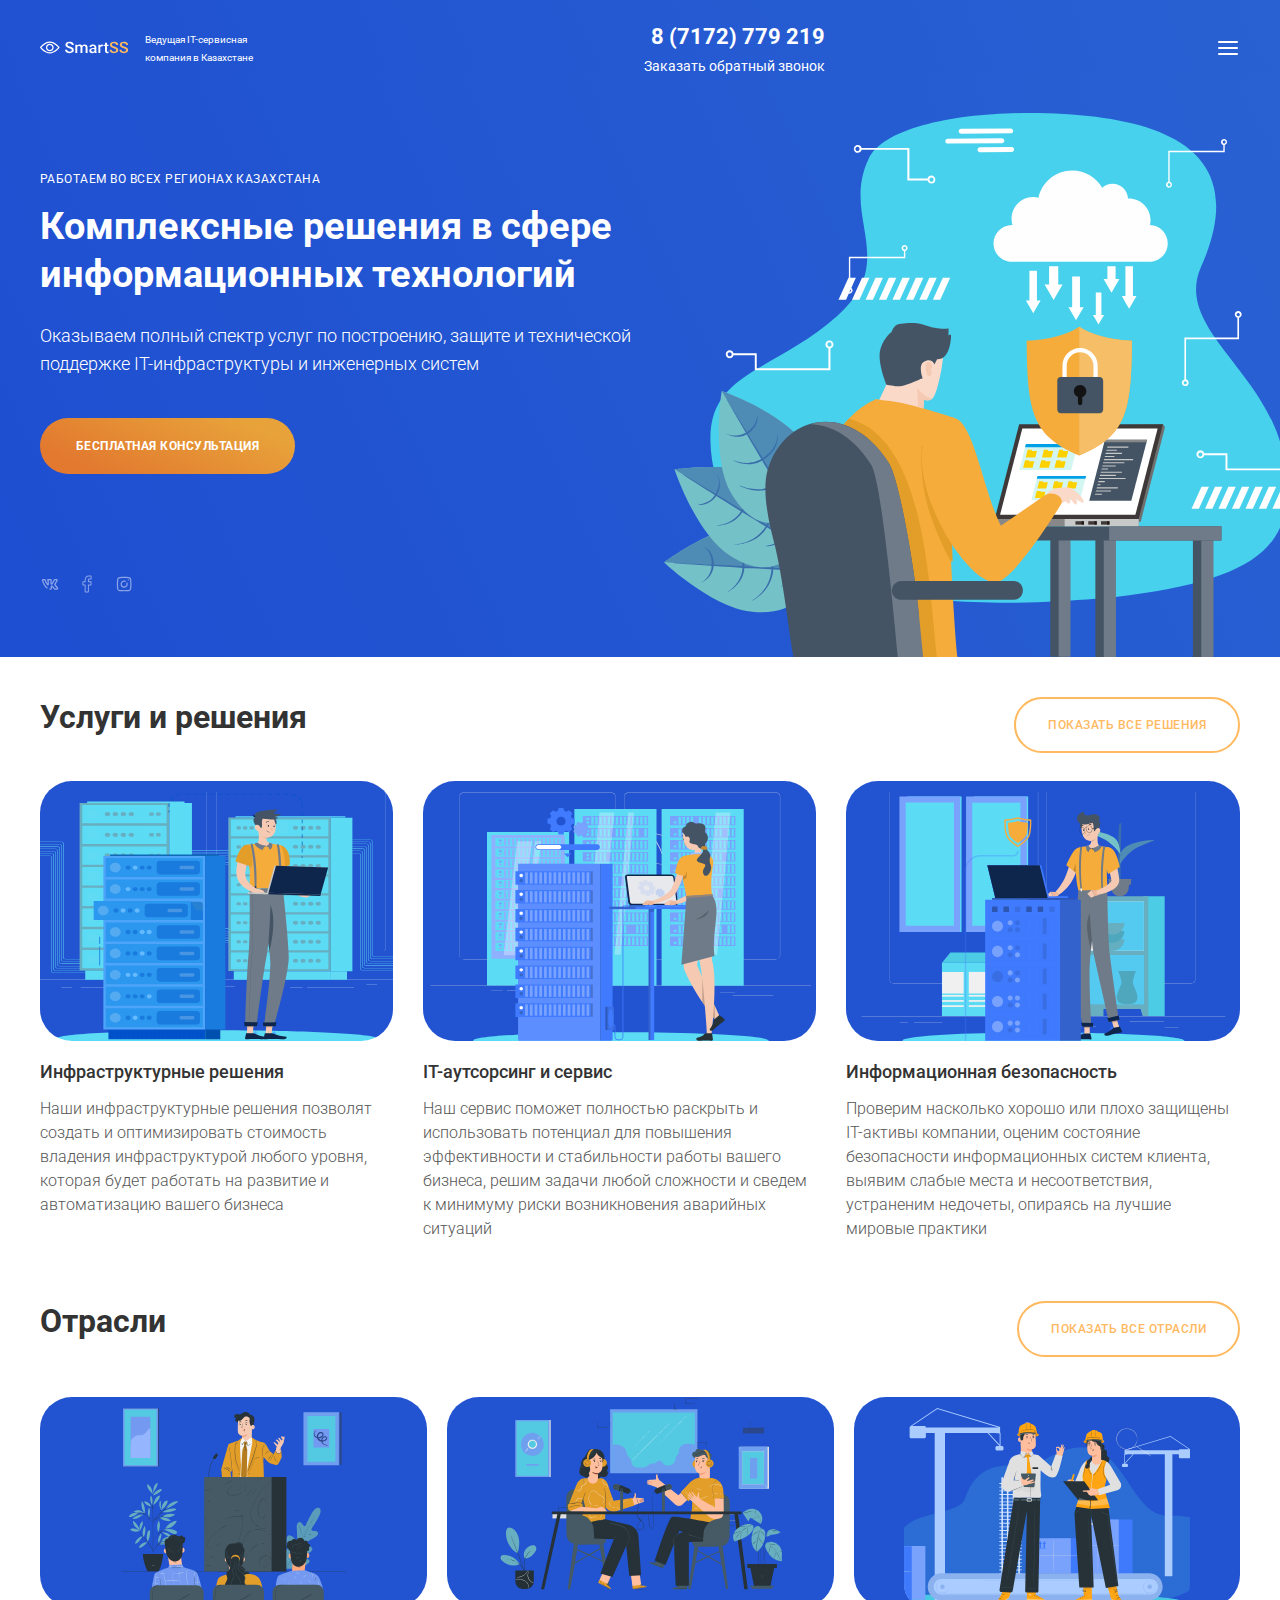
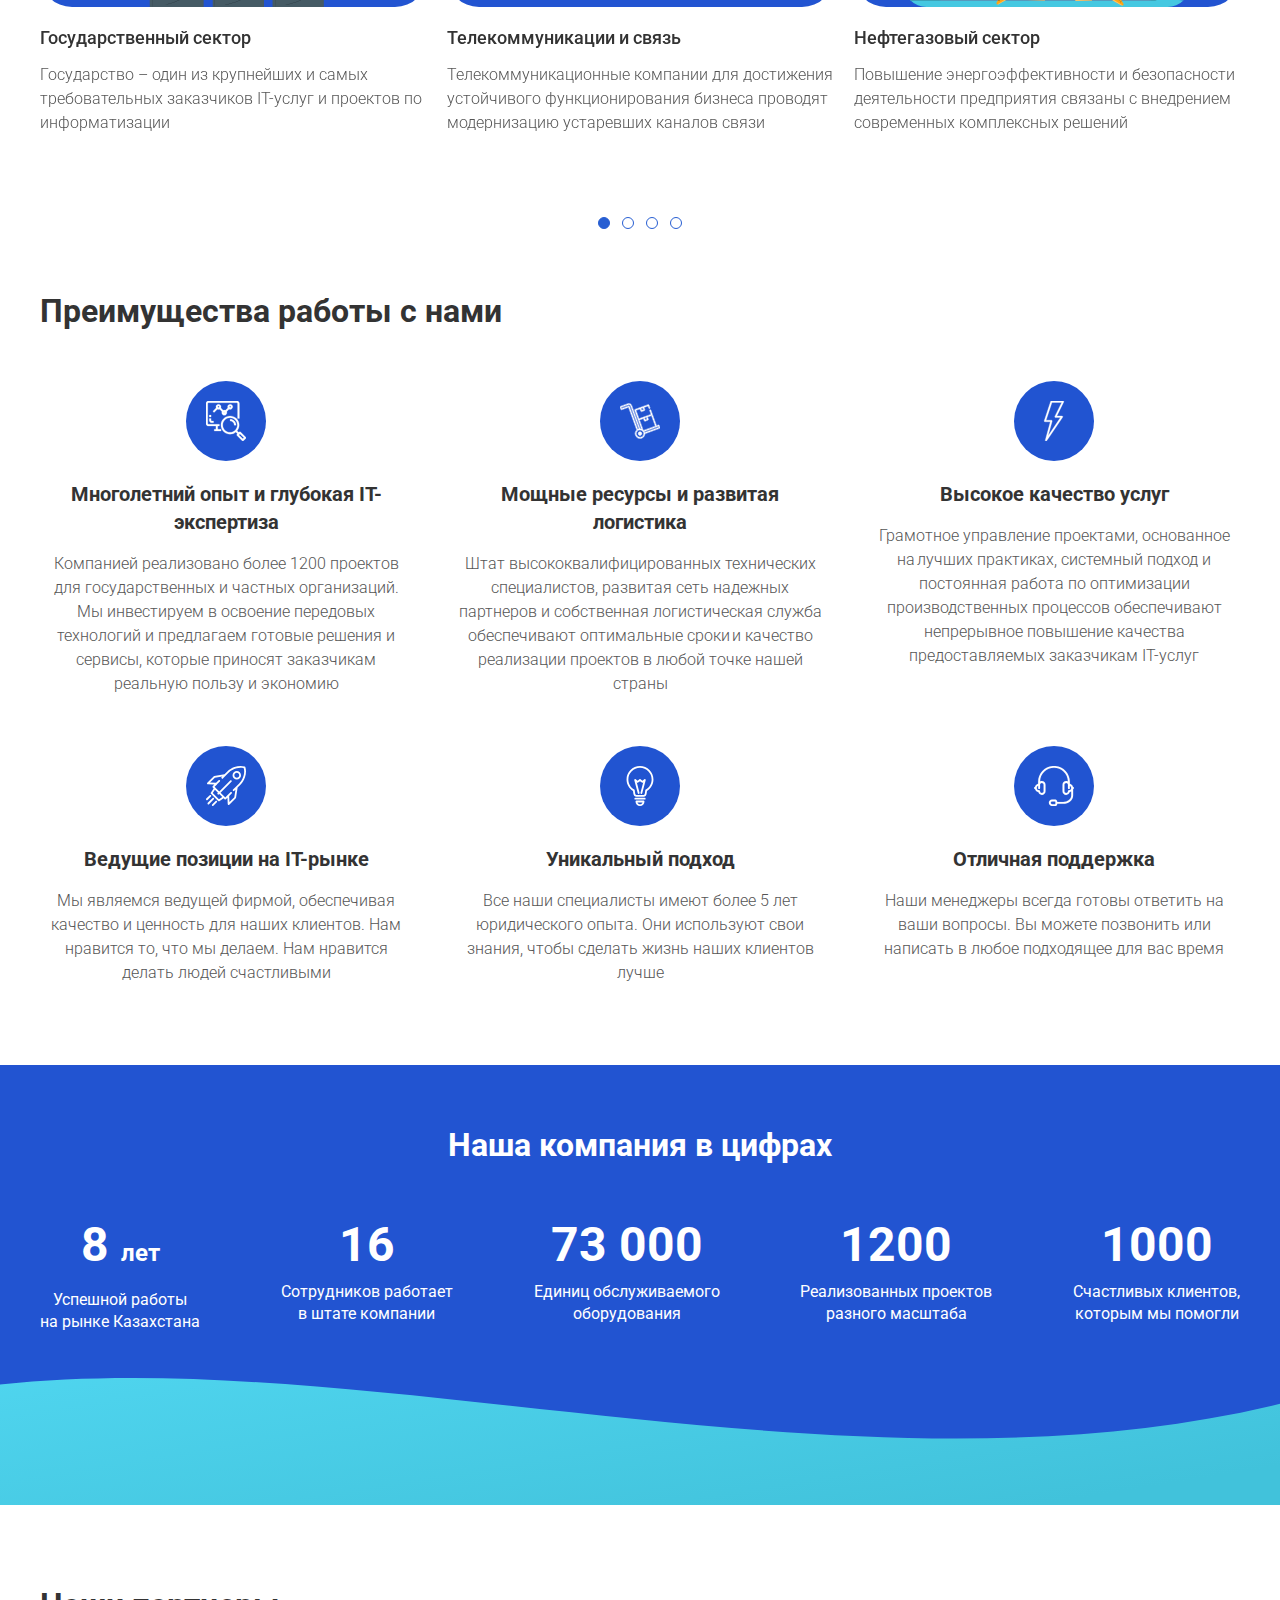
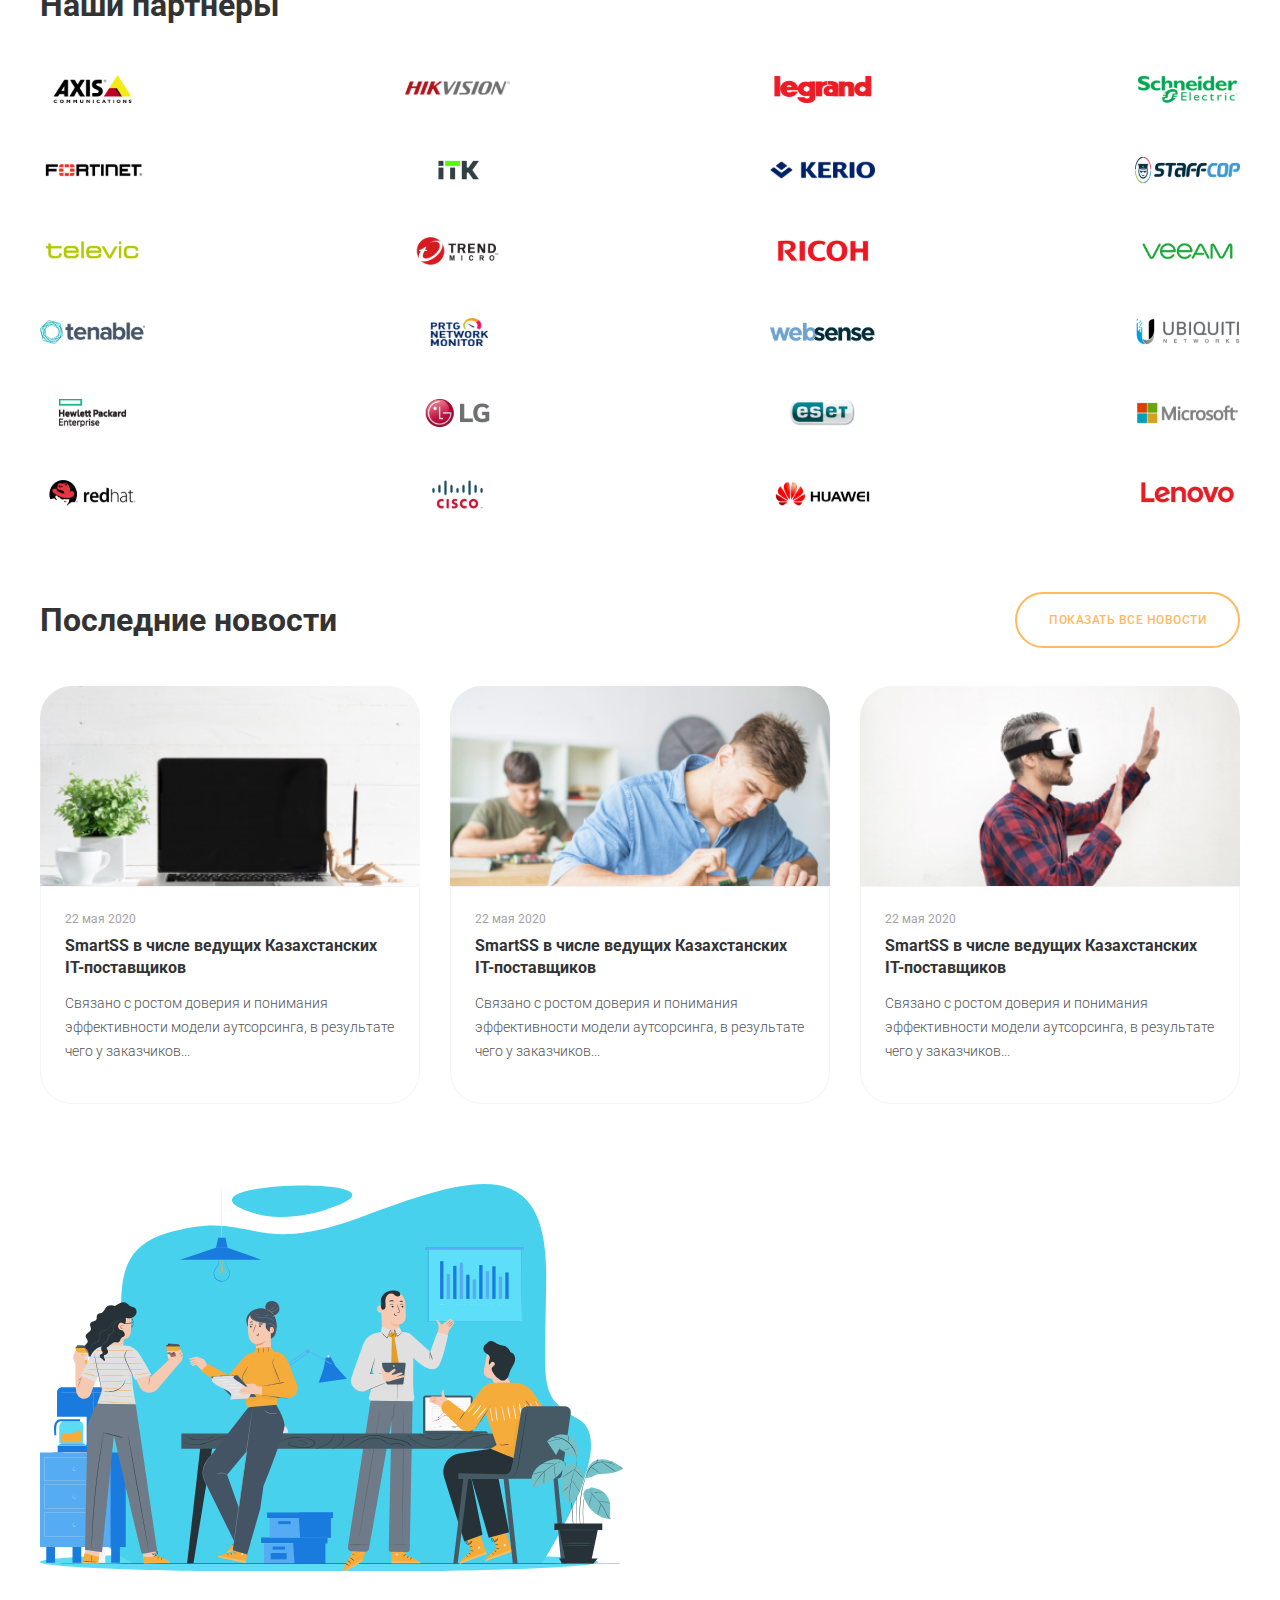
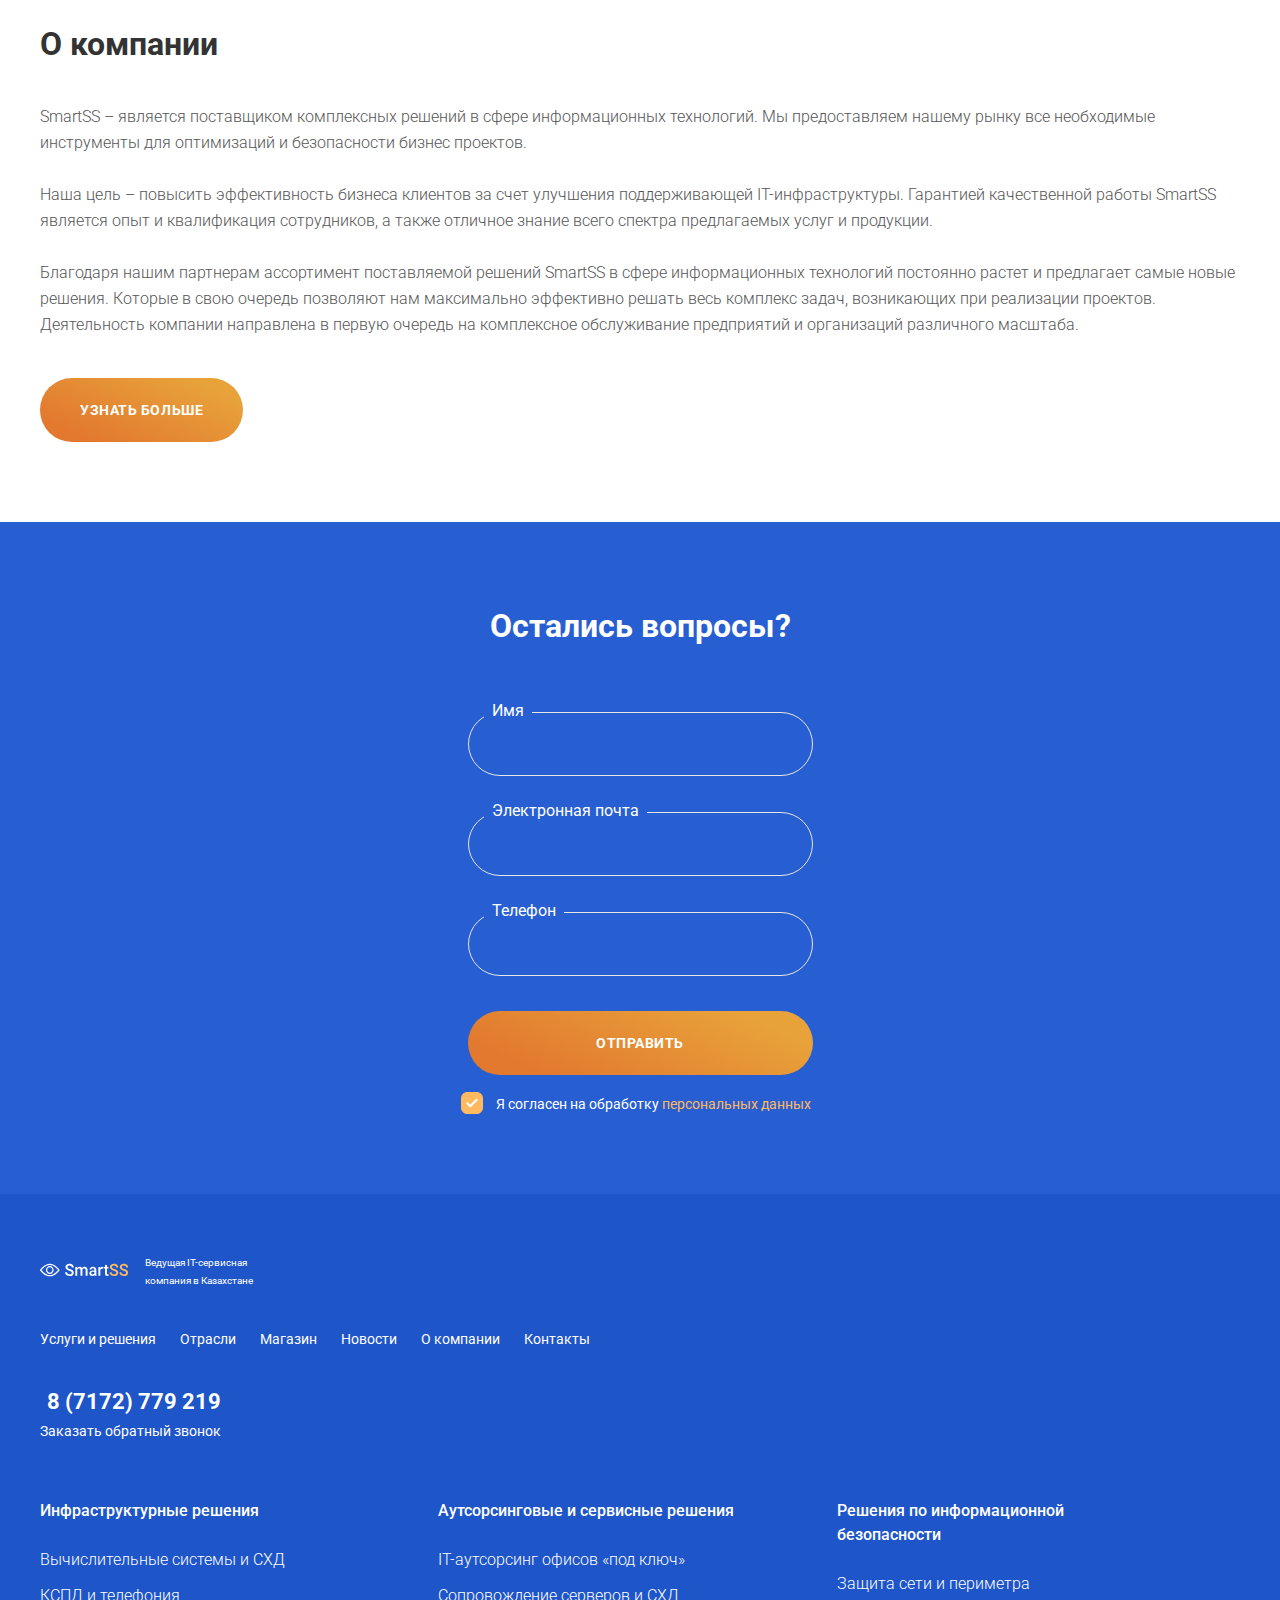
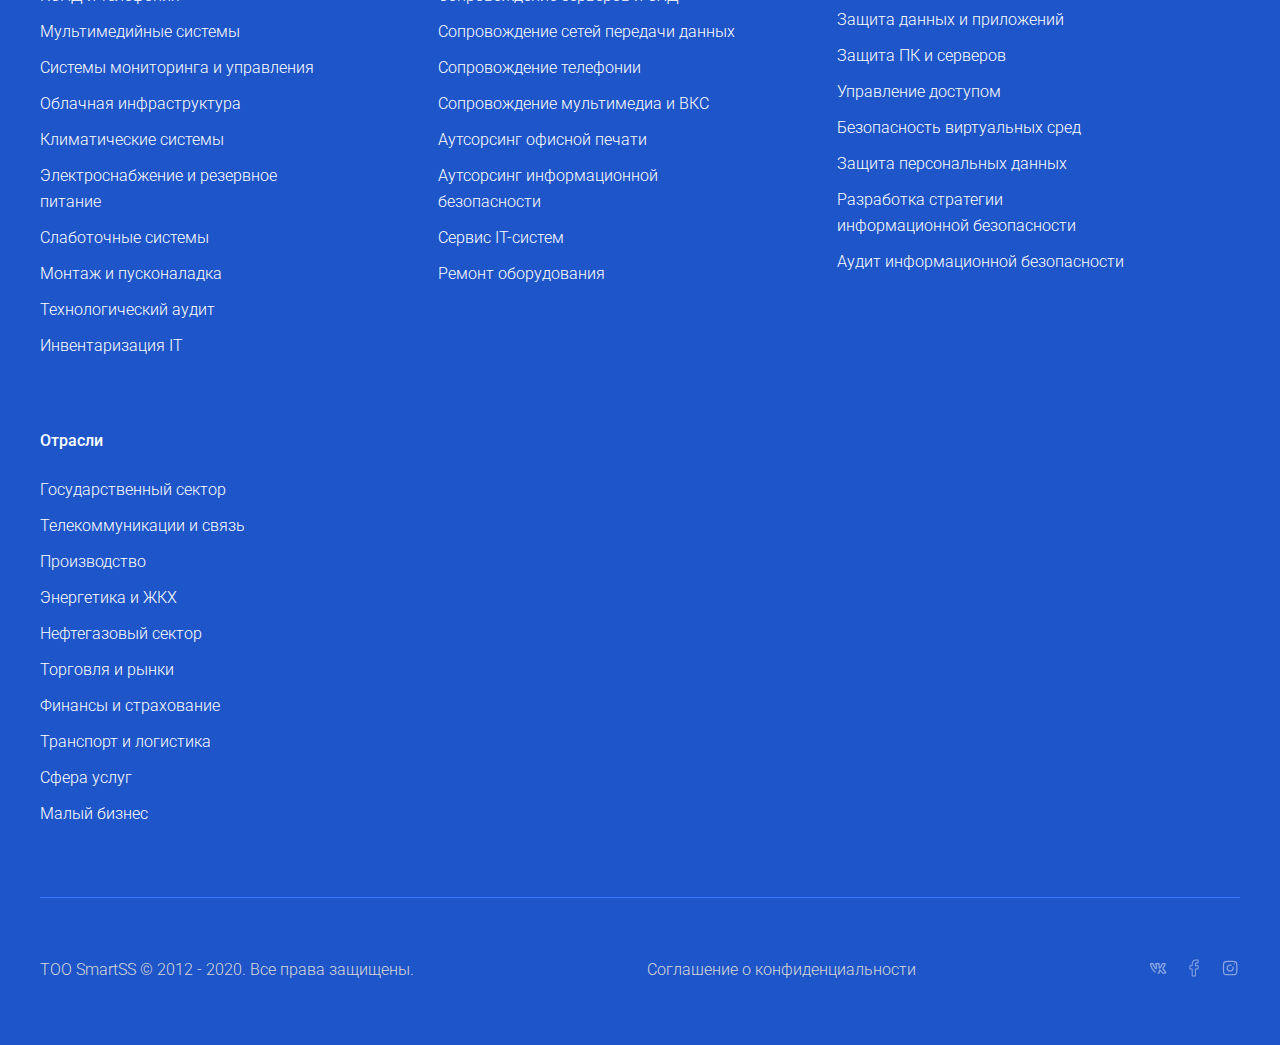
==== app/index.html @ 896bd2cb "one" ====
<!DOCTYPE html>
<html lang="ru">
<head>
	<meta charset="UTF-8">
   <title>«SmartSS» - Ведущая IT-сервисная компания в Казахстане</title>
   <meta name="keywords" content="инженерные системы, техническая поддержка, IT-инфраструктура, информационная безопасность">
	<meta name="description" content="«SmartSS» - Ведущая IT-сервисная компания в Казахстане по направлениям: инфраструктурные решения, IT-аутсорсинг и сервис, информационная безопасность">
   <meta http-equiv="X-UA-Compatible" content="IE=edge">
   <meta name="viewport" content="width=device-width, initial- scale=1, maximum-scale=1">
   <meta property="og:image" content="path/to/image.jpg">
   <link rel="shortcut icon" href="img/favicon/favicon.ico" type="image/x-icon">
   <link rel="apple-touch-icon" href="img/favicon/apple-touch-icon.png">
   <link rel="apple-touch-icon" sizes="72x72" href="img/favicon/apple-touch-icon-72x72.png">
   <link rel="apple-touch-icon" sizes="114x114" href="img/favicon/apple-touch-icon-114x114.png">
   <!-- Chrome, Firefox OS and Opera -->
   <meta name="theme-color" content="#1a1a1a">
   <!-- Windows Phone -->
   <meta name="msapplication-navbutton-color" content="#1a1a1a"><!-- iOS Safari -->
   <meta name="apple-mobile-web-app-status-bar-style" content="#1a1a1a">
   <link href="https://fonts.googleapis.com/css2?family=Roboto:wght@300;400;500;700&display=swap" rel="stylesheet">
   <link rel="stylesheet" href="css/reset.css">
   <link rel="stylesheet" href="css/libs.min.css">
   <link rel="stylesheet" href="css/main.css">
</head>
<body>

	<div id="my-page">
		<div id="my-header">
		
			<!-- Header start -->

			<div class="header">
				<div class="container">
					<div class="header__content">
						<div class="logo">
							<a href="index.html">
								<img src="img/logo.svg" alt="">
							</a>
							<p>
								Ведущая IT-сервисная <br>
								компания в Казахстане
							</p>
						</div>	
						<nav class="menu">
							<ul>
								<li class="menu__list"><a href="services_and_solutions.html">Услуги и решения</a>
									<ul class="menu__drop">
										<div class="overlay">
											<li><a href="infrastructure_solutions.html">Инфраструктурные решения</a></li>
											<li><a href="outsourcing_and_service.html">IT-аутсорсинг и сервис</a></li>
											<li><a href="information_security.html">Информационная безопасность</a></li>
											<li><a href="services_and_solutions.html">Все услуги и решения</a></li>
										</div>
									</ul>
								</li>
								<li class="menu__list"><a href="the_industries.html">Отрасли</a>
									<ul class="menu__drop menu__drop2">
										<div class="overlay">
											<li><a href="">Государственный сектор</a></li>
											<li><a href="">Телекоммуникации и связь</a></li>
											<li><a href="">Производство</a></li>
											<li><a href="">Энергетика и ЖКХ</a></li>
											<li><a href="">Нефтегазовый сектор</a></li>
											<li><a href="">Финансы и страхование</a></li>
											<li><a href="">Сфера услуг</a></li>
											<li><a href="">Малый бизнес</a></li>
											<li><a href="the_industries.html">Все отрасли</a></li>
										</div>
									</ul>
								</li>
								<li><a href="404.html">Магазин</a></li>
								<li><a href="news.html">Новости</a></li>
								<li><a href="about_company.html">О компании</a></li>
								<li><a href="contacts.html">Контакты</a></li>
							</ul>
						</nav>
						<div class="phone">
							<a href="tel:87172779219">8 (7172) 779 219</a>
							<a href="#callback_popup" class="popup">Заказать<span> обратный</span> звонок</a>
						</div>
						
						<!-- Menu Burger START -->
						
						<div class="header__burger">
							<a href="#my-menu" class="hamburger hamburger--emphatic">
								<span class="hamburger-box">
									<span class="hamburger-inner">
										<img src="img/icons/menu_burger_icon.svg" alt="Бургер меню">
									</span>
								</span>
							</a>
							<nav id="my-menu">
								<ul>
									<li><a href="services_and_solutions.html">Услуги и решения</a></li>
									<li><a href="the_industries.html">Отрасли</a></li>
									<li><a href="404.html">Магазин</a></li>
									<li><a href="news.html">Новости</a></li>
									<li><a href="about_company.html">О компании</a></li>
									<li><a href="contacts.html">Контакты</a></li>
									<li><a class='button popup' href="#free_consultation_popup">Бесплатная консультация</a></li>
								</ul>
							</nav>
						</div>
						
						<!-- Menu Burger END -->
						
					</div>
				</div>
				
				<!-- Slider Start -->

				<div class="slider">
					<div class="container">
						<div class="slider__content">
							<h2>Работаем во всех регионах Казахстана</h2>
							<h1>
								Комплексные решения в сфере
								информационных технологий
							</h1>
							<p>
								Оказываем полный спектр услуг по построению, защите и технической поддержке IT-инфраструктуры и инженерных систем
							</p>
							<a class='button popup' href="#free_consultation_popup">Бесплатная консультация</a>
						</div>

						<!-- Socials START -->

						<div class="socials">
							<a href="https://vk.com/" target='_blank'><img src="img/icons/vkontakte_icon.svg" alt="Вконтакте"></a>
							<a href="https://www.facebook.com/" target='_blank'><img src="img/icons/facebook_icon.svg" alt="Фейсбук"></a>
							<a href="https://www.instagram.com/" target='_blank'><img src="img/icons/instagram_icon.svg" alt="Инстаграм"></a>
						</div>

						<!-- Socials END  --> 

					</div>
				</div>

				<!-- Slider End -->
				
			</div>

			<!-- Header End -->
		
		</div>
		<div id="my-content">
		
			<!-- Services START -->
		
			<div class="services">
				<div class="container">
					<div class="services__headers">
						<h2>Услуги и решения</h2>
						<a href="services_and_solutions.html" class="button">
							Показать все решения
						</a>
					</div>
					<div class="services__content">
						<a href='infrastructure_solutions.html' class="services__item">
							<div class="img" style='background-image: url(img/img/item_of_infrastructure.svg)'></div>
							<h3>Инфраструктурные решения</h3>
							<p>Наши инфраструктурные решения позволят создать и оптимизировать стоимость владения инфраструктурой любого уровня, которая будет работать на развитие и автоматизацию вашего бизнеса</p>
						</a>
						<a href='outsourcing_and_service.html' class="services__item">
							<div class="img" style="background-image: url(img/img/item_of_outsourcing.svg)"></div>
							<h3>IT-аутсорсинг и сервис</h3>
							<p>Наш сервис поможет полностью раскрыть и использовать потенциал для повышения эффективности и стабильности работы вашего бизнеса, решим задачи любой сложности и сведем к минимуму риски возникновения аварийных ситуаций</p>
						</a>
						<a href='information_security.html' class="services__item">
							<div class="img" style="background-image: url(img/img/item_of_information_security.svg)"></div>
							<h3>Информационная безопасность</h3>
							<p>Проверим насколько хорошо или плохо защищены IT-активы компании, оценим состояние безопасности информационных систем клиента, выявим слабые места и несоответствия, устраненим недочеты, опираясь на лучшие мировые практики</p>
						</a>
					</div>
					<div class="mobile__button">
						<a href="services_and_solutions.html" class="button">
							Показать все решения
						</a>
					</div>
				</div>
			</div>
			
			<!-- Services END -->
			
			<!-- Industry START -->
			
			<div class="industry">
				<div class="container">
					<div class="industry__headers">
						<h2>Отрасли</h2>
						<a href="the_industries.html" class="button">
							Показать все отрасли
						</a>
					</div>
					<div class="industry__content owl-carousel">
						<a href='#' class="industry__item">
							<div class="img" style='background-image: url(img/img/item_of_state.svg)'></div>
							<h3>Государственный сектор</h3>
							<p>Государство – один из крупнейших и самых требовательных заказчиков IT-услуг и проектов по информатизации</p>
						</a>
						<a href='#' class="industry__item">
							<div class="img" style="background-image: url(img/img/item_of_telecommunications.svg)"></div>
							<h3>Телекоммуникации и связь</h3>
							<p>Телекоммуникационные компании для достижения устойчивого функционирования бизнеса проводят модернизацию устаревших каналов связи</p>
						</a>
						<a href='#' class="industry__item">
							<div class="img" style="background-image: url(img/img/item_of_oil_and_gas.svg)"></div>
							<h3>Нефтегазовый сектор</h3>
							<p>Повышение энергоэффективности и безопасности деятельности предприятия связаны с внедрением современных комплексных решений </p>
						</a>
						<a href='#' class="industry__item">
							<div class="img" style="background-image: url(img/img/item_of_small_business.svg)"></div>
							<h3>Малый бизнес</h3>
							<p>Для компаний малого и среднего бизнеса актуальным является  увеличение клиентов и продаж, с применением высокотехнологичных решений</p>
						</a>
						<a href='#' class="industry__item">
							<div class="img" style="background-image: url(img/img/item_of_pproduction.svg)"></div>
							<h3>
								Производство
							</h3>
							<p>
								Для эффективной работы предприятий малого, среднего бизнеса необходимо на высоком уровне поддерживать безопасность виртуальных сред
							</p>
						</a>
						<a href='#' class="industry__item">
							<div class="img" style="background-image: url(img/img/item_of_transport_and_logistic.svg)"></div>
							<h3>
								Транспорт и логистика
							</h3>
							<p>
								Реализуем весь комплекс организационных и технических мероприятий для обеспечения защиты персональных данных
							</p>
						</a>
						<a href='#' class="industry__item">
							<div class="img" style="background-image: url(img/img/item_of_services_sector.svg)"></div>
							<h3>
								Сфера услуг
							</h3>
							<p>
								Поможем в разработке стратегии IT-безопасности, как при первоначальном создании, так и при измененир под новые требования, с учетом мировых практик
							</p>
						</a>
						<a href='#' class="industry__item">
							<div class="img" style="background-image: url(img/img/item_of_finance_and_Insurance.svg)"></div>
							<h3>
								Финансы и страхование
							</h3>
							<p>
								Независимая оценка системы обеспечения ИБ. Проведение комплексной проверки IT-безопасности позволит компании выявить слабые места в существующей системе
							</p>
						</a>
						<a href='#' class="industry__item">
							<div class="img" style="background-image: url(img/img/item_of_energetics.svg)"></div>
							<h3>
								Энергетика и ЖКХ
							</h3>
							<p>
								Независимая оценка системы обеспечения ИБ. Проведение комплексной проверки IT-безопасности позволит компании выявить слабые места в существующей системе
							</p>
						</a>
						<a href='#' class="industry__item">
							<div class="img" style="background-image: url(img/img/item_of_trade.svg)"></div>
							<h3>
								Торговля
							</h3>
							<p>
								Независимая оценка системы обеспечения ИБ. Проведение комплексной проверки IT-безопасности позволит компании выявить слабые места в существующей системе
							</p>
						</a>
					</div>
					<div class="mobile__button">
						<a href="the_industries.html" class="button">
							Показать все отрасли
						</a>
					</div>
				</div>
			</div>
			
			<!-- Industry END -->
			
			<!-- Benefits START -->
			
			 <div class="benefits">
			 	<div class="container">
			 		<div class="benefits__headers">
			 			<h2>Преимущества работы с нами</h2>
			 		</div>
			 		<div class="benefits__content">
			 			<div class="benefits__item">
			 				<img src="img/icons/expertise_icon.svg" alt="Экспертиза">
			 				<h3>
			 					Многолетний опыт и глубокая IT-экспертиза
			 				</h3>
			 				<p>
			 					Компанией реализовано более 1200 проектов для государственных и частных организаций. Мы инвестируем в освоение передовых технологий и предлагаем готовые решения и сервисы, которые приносят заказчикам реальную пользу и экономию
			 				</p>
			 			</div>
			 			<div class="benefits__item">
			 				<img src="img/icons/logistic_icon.svg" alt="Логистика">
			 				<h3>
			 					Мощные ресурсы и развитая логистика
			 				</h3>
			 				<p>
			 					Штат высококвалифицированных технических специалистов, развитая сеть надежных партнеров и собственная логистическая служба обеспечивают оптимальные сроки и качество реализации проектов в любой точке нашей страны
			 				</p>
			 			</div>
			 			<div class="benefits__item">
			 				<img src="img/icons/top_quality_icon.svg" alt="Качество">
			 				<h3>
			 					Высокое качество услуг
			 				</h3>
			 				<p>
			 					Грамотное управление проектами, основанное на лучших практиках, системный подход и постоянная работа по оптимизации производственных процессов обеспечивают непрерывное повышение качества предоставляемых заказчикам IT-услуг
			 				</p>
			 			</div>
			 			<div class="benefits__item">
			 				<img src="img/icons/position_position_icon.svg" alt="Экспертиза">
			 				<h3>
			 					Ведущие позиции на IT-рынке
			 				</h3>
			 				<p>
			 					Мы являемся ведущей фирмой, обеспечивая качество и ценность для наших клиентов. Нам нравится то, что мы делаем. Нам нравится делать людей счастливыми
			 				</p>
			 			</div>
			 			<div class="benefits__item">
			 				<img src="img/icons/unique_access_icon.svg" alt="Уникальный подход">
			 				<h3>
			 					Уникальный подход
			 				</h3>
			 				<p>
			 					Все наши специалисты имеют более 5 лет юридического опыта. Они используют свои знания, чтобы сделать жизнь наших клиентов лучше
			 				</p>
			 			</div>
			 			<div class="benefits__item">
			 				<img src="img/icons/best_support_icon.svg" alt="Поддержка">
			 				<h3>
			 					Отличная поддержка
			 				</h3>
			 				<p>
			 					Наши менеджеры всегда готовы ответить на ваши вопросы. Вы можете позвонить или написать в любое подходящее для вас время
			 				</p>
			 			</div>
			 		</div>
			 	</div>
			 </div>
			 
			 <!-- Benefits END -->
			 
			 <!-- Company in numbers START -->
			 
			 <div class="company_in_numbers">
			 	<div class="container">
			 		<div class="company_in_numbers__headers">
			 			<h2>Наша компания в цифрах</h2>
			 		</div>
			 		<div class="company_in_numbers__content">
			 			<div class="company_in_numbers__item">
			 				<h3>8 <span>лет</span></h3>
			 				<p>
			 					Успешной работы <br>
								на рынке Казахстана
			 				</p>
			 			</div>
			 			<div class="company_in_numbers__item">
			 				<h3>16</h3>
			 				<p>
			 					Сотрудников работает <br>
								в штате компании
			 				</p>
			 			</div>
			 			<div class="company_in_numbers__item">
			 				<h3>73 000</h3>
			 				<p>
			 					Единиц обслуживаемого <br>
								оборудования
			 				</p>
			 			</div>
			 			<div class="company_in_numbers__item">
			 				<h3>1200</h3>
			 				<p>
			 					Реализованных проектов <br>
								разного масштаба
			 				</p>
			 			</div>
			 			<div class="company_in_numbers__item">
			 				<h3>1000</h3>
			 				<p>
			 					Счастливых клиентов, <br>
								которым мы помогли
			 				</p>
			 			</div>
			 		</div>
			 	</div>
			 </div>
			 
			 <!-- Company in numbers END -->
			 
			 <!-- Partners in numbers START -->
			 
			 <div class="partners">
			 	<div class="container">
			 		<div class="partners__headers">
			 			<h2>Наши партнеры</h2>
			 		</div>
			 		<div class="partners__content">
			 			<div class="partners__item">
			 				<img src="img/logos/axis_logo.svg" alt="логотип axis">
			 			</div>
			 			<div class="partners__item">
			 				<img src="img/logos/hikvision_logo.svg" alt="логотип hikvision">
			 			</div>
			 			<div class="partners__item">
			 				<img src="img/logos/legrand_logo.svg" alt="логотип legrand">
			 			</div>
			 			<div class="partners__item">
			 				<img src="img/logos/schneiner_electric_logo.svg" alt="логотип schneiner electric">
			 			</div>
			 			<div class="partners__item">
			 				<img src="img/logos/fortinet_logo.svg" alt="логотип fortinet">
			 			</div>
			 			<div class="partners__item">
			 				<img src="img/logos/itk_logo.svg" alt="логотип  itk">
			 			</div>
			 			<div class="partners__item">
			 				<img src="img/logos/kerio_logo.svg" alt="логотип kerio">
			 			</div>
			 			<div class="partners__item">
			 				<img src="img/logos/staff-cop_logo.svg" alt="логотип staff-cop">
			 			</div>
			 			<div class="partners__item">
			 				<img src="img/logos/televic_logo.svg" alt="логотип televic">
			 			</div>
			 			<div class="partners__item">
			 				<img src="img/logos/trend_micro_logo.svg" alt="логотип trend micro">
			 			</div>
			 			<div class="partners__item">
			 				<img src="img/logos/ricoh_logo.svg" alt="логотип ricoh">
			 			</div>
			 			<div class="partners__item">
			 				<img src="img/logos/veeam_logo.svg" alt="логотип veeam">
			 			</div>
			 			<div class="partners__item">
			 				<img src="img/logos/tenable_logo.svg" alt="логотип tenable">
			 			</div>
			 			<div class="partners__item">
			 				<img src="img/logos/prtg_netwok_monitor_logo.svg" alt="логотип prtg netwok monitor">
			 			</div>
			 			<div class="partners__item">
			 				<img src="img/logos/websense_logo.svg" alt="логотип websense">
			 			</div>
			 			<div class="partners__item">
			 				<img src="img/logos/ubiquiti_logo.svg" alt="логотип ubiquiti">
			 			</div>
			 			<div class="partners__item">
			 				<img src="img/logos/hewlett_packard_enterprise_logo.svg" alt="логотип hewlett packard enterprise">
			 			</div>
			 			<div class="partners__item">
			 				<img src="img/logos/lg_logo.svg" alt="логотип lg">
			 			</div>
			 			<div class="partners__item">
			 				<img src="img/logos/eset_logo.svg" alt="логотип eset">
			 			</div>
			 			<div class="partners__item">
			 				<img src="img/logos/microsoft_logo.svg" alt="логотип microsoft">
			 			</div>
			 			<div class="partners__item">
			 				<img src="img/logos/redhat_logo.svg" alt="логотип redhat">
			 			</div>
			 			<div class="partners__item">
			 				<img src="img/logos/cisco_logo.svg" alt="логотип cisco">
			 			</div>
			 			<div class="partners__item">
			 				<img src="img/logos/huawei_logo.svg" alt="логотип huawei">
			 			</div>
			 			<div class="partners__item">
			 				<img src="img/logos/lenovo_logo.svg" alt="логотип lenovo">
			 			</div>
			 		</div>
			 		<div class="partners__mobile owl-carousel">
			 			<div class="item">
			 				<img src="img/logos/axis_logo.svg" alt="логотип axis">
			 			</div>
			 			<div class="item">
			 				<img src="img/logos/hikvision_logo.svg" alt="логотип hikvision">
			 			</div>
			 			<div class="item">
			 				<img src="img/logos/legrand_logo.svg" alt="логотип legrand">
			 			</div>
			 			<div class="item">
			 				<img src="img/logos/schneiner_electric_logo.svg" alt="логотип schneiner electric">
			 			</div>
			 			<div class="item">
			 				<img src="img/logos/fortinet_logo.svg" alt="логотип fortinet">
			 			</div>
			 			<div class="item">
			 				<img src="img/logos/itk_logo.svg" alt="логотип  itk">
			 			</div>
			 			<div class="item">
			 				<img src="img/logos/kerio_logo.svg" alt="логотип kerio">
			 			</div>
			 			<div class="item">
			 				<img src="img/logos/staff-cop_logo.svg" alt="логотип staff-cop">
			 			</div>
			 			<div class="item">
			 				<img src="img/logos/televic_logo.svg" alt="логотип televic">
			 			</div>
			 			<div class="item">
			 				<img src="img/logos/trend_micro_logo.svg" alt="логотип trend micro">
			 			</div>
			 			<div class="item">
			 				<img src="img/logos/ricoh_logo.svg" alt="логотип ricoh">
			 			</div>
			 			<div class="item">
			 				<img src="img/logos/veeam_logo.svg" alt="логотип veeam">
			 			</div>
			 			<div class="item">
			 				<img src="img/logos/tenable_logo.svg" alt="логотип tenable">
			 			</div>
			 			<div class="item">
			 				<img src="img/logos/prtg_netwok_monitor_logo.svg" alt="логотип prtg netwok monitor">
			 			</div>
			 			<div class="item">
			 				<img src="img/logos/websense_logo.svg" alt="логотип websense">
			 			</div>
			 			<div class="item">
			 				<img src="img/logos/ubiquiti_logo.svg" alt="логотип ubiquiti">
			 			</div>
			 			<div class="item">
			 				<img src="img/logos/hewlett_packard_enterprise_logo.svg" alt="логотип hewlett packard enterprise">
			 			</div>
			 			<div class="item">
			 				<img src="img/logos/lg_logo.svg" alt="логотип lg">
			 			</div>
			 			<div class="item">
			 				<img src="img/logos/eset_logo.svg" alt="логотип eset">
			 			</div>
			 			<div class="item">
			 				<img src="img/logos/microsoft_logo.svg" alt="логотип microsoft">
			 			</div>
			 			<div class="item">
			 				<img src="img/logos/redhat_logo.svg" alt="логотип redhat">
			 			</div>
			 			<div class="item">
			 				<img src="img/logos/cisco_logo.svg" alt="логотип cisco">
			 			</div>
			 			<div class="item">
			 				<img src="img/logos/huawei_logo.svg" alt="логотип huawei">
			 			</div>
			 			<div class="item">
			 				<img src="img/logos/lenovo_logo.svg" alt="логотип lenovo">
			 			</div>
			 		</div>
			 	</div>
			 </div>
			 
			 <!-- Partners in numbers END -->
			 
			 <!-- Last news in numbers START -->
			 
			 <div class="last_news">
			 	<div class="container">
			 		<div class="last_news__headers">
			 			<h2>Последние новости</h2>
			 			<a href="news.html" class="button">показать все новости</a>
			 		</div>
			 		<div class="last_news__content">
			 			<a href="" class="last_news__item">
			 				<div class="img" style="background-image: url(img/img/photo_news1.png)"></div>
			 				<div class="last_news__item_info">
								<h4>22 мая 2020</h4>
								<h3>
									SmartSS в числе ведущих Казахстанских IT-поставщиков
								</h3>
								<p>
									Связано с ростом доверия и понимания эффективности модели аутсорсинга, в результате чего у заказчиков...
								</p>
			 				</div>
			 			</a>
			 			<a href="" class="last_news__item">
			 				<div class="img" style="background-image: url(img/img/photo_news2.png)"></div>
			 				<div class="last_news__item_info">
								<h4>22 мая 2020</h4>
								<h3>
									SmartSS в числе ведущих Казахстанских IT-поставщиков
								</h3>
								<p>
									Связано с ростом доверия и понимания эффективности модели аутсорсинга, в результате чего у заказчиков...
								</p>
			 				</div>
			 			</a>
			 			<a href="" class="last_news__item">
			 				<div class="img" style="background-image: url(img/img/photo_news3.png)"></div>
			 				<div class="last_news__item_info">
								<h4>22 мая 2020</h4>
								<h3>
									SmartSS в числе ведущих Казахстанских IT-поставщиков
								</h3>
								<p>
									Связано с ростом доверия и понимания эффективности модели аутсорсинга, в результате чего у заказчиков...
								</p>
			 				</div>
			 			</a>
			 			<a href="" class="last_news__item">
			 				<div class="img" style="background-image: url(img/img/photo_news4.png)">
			 					<div class="last_news__item_info">
									<h4>22 мая 2020</h4>
									<h3>
										SmartSS в числе ведущих
									</h3>
			 					</div>
			 				</div>
			 			</a>
			 		</div>
			 		<div class="last_news__mobile owl-carousel">
			 			<a href='#' class="item">
							<div class="img" style="background-image: url(img/img/photo_news1.png)"></div>
			 				<div class="last_news__item_info">
								<h4>22 мая 2020</h4>
								<h3>
									SmartSS в числе ведущих Казахстанских IT-поставщиков
								</h3>
								<p>
									Связано с ростом доверия и понимания эффективности модели аутсорсинга, в результате чего у заказчиков...
								</p>
			 				</div>
						</a>
			 			<a href='#' class="item">
							<div class="img" style="background-image: url(img/img/photo_news2.png)"></div>
			 				<div class="last_news__item_info">
								<h4>22 мая 2020</h4>
								<h3>
									SmartSS в числе ведущих Казахстанских IT-поставщиков
								</h3>
								<p>
									Связано с ростом доверия и понимания эффективности модели аутсорсинга, в результате чего у заказчиков...
								</p>
			 				</div>
						</a>
			 			<a href='#' class="item">
							<div class="img" style="background-image: url(img/img/photo_news3.png)"></div>
			 				<div class="last_news__item_info">
								<h4>22 мая 2020</h4>
								<h3>
									SmartSS в числе ведущих Казахстанских IT-поставщиков
								</h3>
								<p>
									Связано с ростом доверия и понимания эффективности модели аутсорсинга, в результате чего у заказчиков...
								</p>
			 				</div>
						</a>
			 		</div>
			 		<div class="mobile__button">
						<a href="" class="button">
							Показать все новости
						</a>
					</div>
			 	</div>
			 </div>
			 
			 <!-- Last news in numbers END -->
			 
			 <!-- Company info START -->
			 
			 <div class="company_info">
			 	<div class="container">
			 		<div class="company_info__content">
			 			<div class="company_info__img">
			 				<img src="img/img/company_info_bg.svg" alt="Картинка дружного офиса">
			 			</div>
			 			<div class="company_info__text">
			 				<h2>О компании</h2>
			 				<p>
			 					SmartSS – является поставщиком комплексных решений в сфере информационных технологий. Мы предоставляем нашему рынку все необходимые инструменты для оптимизаций и безопасности бизнес проектов.
							<br><br>
								Наша цель – повысить эффективность бизнеса клиентов за счет улучшения поддерживающей IT-инфраструктуры. Гарантией качественной работы SmartSS является опыт и квалификация сотрудников, а также отличное знание всего спектра предлагаемых услуг и продукции.
							<br><br>
								Благодаря нашим партнерам ассортимент поставляемой решений SmartSS в сфере информационных технологий постоянно растет и предлагает самые новые решения. Которые в свою очередь позволяют нам максимально эффективно решать весь комплекс задач, возникающих при реализации проектов. Деятельность компании направлена в первую очередь на комплексное обслуживание предприятий и организаций различного масштаба.
			 				</p>
			 				<a href="about_company.html" class="button">Узнать больше</a>
			 			</div>
			 		</div>
			 	</div>
			 </div>
			 
			  <!-- Company info END -->
			  
			  <!-- Call Back START -->
			  
			  <div class="callback">
			  	<div class="container">
			  		<div class="callback__headers">
			  			<h2>Остались вопросы?</h2>
			  		</div>
			  		<div class="callback__content">
						<form class="callback__form">
							<input type="hidden" name="project_name" value="Спецтех+">
							<input type="hidden" name="admin_email" value="the.it.promo@gmail.com">
							<input type="hidden" name="form_subject" value="Заявка с формы Остались вопросы?">
							<div class="callback__formstack">
								<div class="name">
									<label for="name">Имя</label>
									<input type="text" id="name" id="name2" required autocomplete="off" name="Name">
								</div>
								<div class="email">
									<label for="email">Электронная почта</label>
									<input type="email" id="email" required autocomplete="off" name='E-mail'>
								</div>
								<div class="phone">
									<label for="phone">Телефон</label>
									<input type="tel" id="phone" autocomplete="off" name='Phone' required>	
								</div>
								<div class="butt">
									<button class="button">Отправить</button>	
								</div>
							</div>
							<div class="personal">
								<input cheked type="checkbox" id="checkbox" checked>
								<label for="checkbox">
									<span>Я согласен на обработку <br><a href="#">персональных данных</a></span>
								</label>
							</div>	
						</form>
			  		</div>
			  	</div>
			  </div>
			  
			  <!-- Call Back END -->
			  
		</div>
		<div id="my-footer">
			
			<!-- Footer START -->
			
			<footer class="footer">
				<div class="container">
					<div class="footer__top">
						<div class="logo">
							<a href="">
								<img src="img/logo.svg" alt="">
							</a>
							<p>
								Ведущая IT-сервисная <br>
								компания в Казахстане
							</p>
						</div>
						<nav class="menu">
							<ul>
								<li><a href="services_and_solutions.html">Услуги и решения</a>
								<li><a href="the_industries.html">Отрасли</a></li>
								<li><a href="404.html">Магазин</a></li>
								<li><a href="news.html">Новости</a></li>
								<li><a href="about_company.html">О компании</a></li>
								<li><a href="contacts.html">Контакты</a></li>
							</ul>
						</nav>
						<div class="phone">
							<a href="tel:87172779219">8 (7172) 779 219</a>
							<a href="#callback_popup" class="popup">Заказать<span> обратный</span> звонок</a>
						</div>
					</div>
					<div class="footer__nav">
						<ul>
							<h3>Инфраструктурные решения</h3>
							<li><a href="">
								Вычислительные системы и СХД
							</a></li>
							<li><a href="">
								КСПД и телефония
							</a></li>
							<li><a href="">
								Мультимедийные системы
							</a></li>
							<li><a href="">
								Системы мониторинга и управления
							</a></li>
							<li><a href="">
								Облачная инфраструктура
							</a></li>
							<li><a href="">
								Климатические системы
							</a></li>
							<li><a href="">
								Электроснабжение и резервное питание
							</a></li>
							<li><a href="">
								Слаботочные системы
							</a></li>
							<li><a href="">
								Монтаж и пусконаладка
							</a></li>
							<li><a href="">
								Технологический аудит
							</a></li>
							<li><a href="">
								Инвентаризация IT
							</a></li>
						</ul>
						<ul>
							<h3>Аутсорсинговые и сервисные решения</h3>
							<li><a href="">
								IT-аутсорсинг офисов «под ключ»
							</a></li>
							<li><a href="">
								Сопровождение серверов и СХД
							</a></li>
							<li><a href="">
								Сопровождение сетей передачи данных
							</a></li>
							<li><a href="">
								Сопровождение телефонии
							</a></li>
							<li><a href="">
								Сопровождение мультимедиа и ВКС
							</a></li>
							<li><a href="">
								Аутсорсинг офисной печати
							</a></li>
							<li><a href="">
								Аутсорсинг информационной безопасности
							</a></li>
							<li><a href="">
								Сервис IT-систем
							</a></li>
							<li><a href="">
								Ремонт оборудования
							</a></li>
						</ul>
						<ul>
							<h3>Решения по информационной безопасности</h3>
							<li><a href="">
								Защита сети и периметра
							</a></li>
							<li><a href="">
								Защита данных и приложений
							</a></li>
							<li><a href="">
								Защита ПК и серверов
							</a></li>
							<li><a href="">
								Управление доступом
							</a></li>
							<li><a href="">
								Безопасность виртуальных сред
							</a></li>
							<li><a href="">
								Защита персональных данных
							</a></li>
							<li><a href="">
								Разработка стратегии информационной безопасности
							</a></li>
							<li><a href="">
								Аудит информационной безопасности
							</a></li>
						</ul>
						<ul>
							<h3>Отрасли</h3>
							<li><a href="">
								Государственный сектор
							</a></li>
							<li><a href="">
								Телекоммуникации и связь
							</a></li>
							<li><a href="">
								Производство
							</a></li>
							<li><a href="">
								Энергетика и ЖКХ
							</a></li>
							<li><a href="">
								Нефтегазовый сектор
							</a></li>
							<li><a href="">
								Торговля и рынки
							</a></li>
							<li><a href="">
								Финансы и страхование
							</a></li>
							<li><a href="">
								Транспорт и логистика
							</a></li>
							<li><a href="">
								Сфера услуг
							</a></li>
							<li><a href="">
								Малый бизнес
							</a></li>
						</ul>
					</div>
					<div class="footer__bottom">
						<p>
							ТОО SmartSS © 2012 - 2020. Все права защищены.
						</p>
						<a href="#" target="_blank">
							Соглашение о конфиденциальности
						</a>
						
						<!-- Socials START -->

						<div class="socials">
							<a href="https://vk.com/" target='_blank'><img src="img/icons/vkontakte_icon.svg" alt="Вконтакте"></a>
							<a href="https://www.facebook.com/" target='_blank'><img src="img/icons/facebook_icon.svg" alt="Фейсбук"></a>
							<a href="https://www.instagram.com/" target='_blank'><img src="img/icons/instagram_icon.svg" alt="Инстаграм"></a>
						</div>

						<!-- Socials END  -->
						
					</div>
				</div>
			</footer>			  
			 
			<!-- Footer END -->
			
			<!-- Pop up Callback START -->
			
			<div class="hidden">
				<form id="callback_popup">
					<input type="hidden" name="project_name" value="SmartSS">
					<input type="hidden" name="admin_email" value="the.it.promo@gmail.com">
					<input type="hidden" name="form_subject" value="Заявка на обратный звонок">
					<div class="form_content">
						<h2>
							Заполните форму <br>
							и наш менеджер <br>
							вам перезвонит
						</h2>
						<label for="callback__popup__name">Имя</label>
						<input type="text" id="callback__popup__name" name='Имя' required autocomplete="off">
						<label for="callback__popup__phone">Телефон</label>
						<input type="tel" id="callback__popup__phone" autocomplete="off" name='Телефон' required>
						<div class="personal">
							<input cheked type="checkbox" id="callback__popup__checkbox" checked required>
							<label for="callback__popup__checkbox">
								<span>Я согласен на <a href='#'>обработку <br>персональных данных</a></span>
							</label>
						</div>
						<div class="header_button">
							<button type="submit" class="button">Отправить заявку</button>
						</div>
					</div>
					<div class="form_image"></div>
				</form>
			</div>
			
			<!-- Pop up Callback END -->
			
			<!-- Pop up Free consultation START -->
			
			<div class="hidden">
				<form id="free_consultation_popup">
					<input type="hidden" name="project_name" value="SmartSS">
					<input type="hidden" name="admin_email" value="the.it.promo@gmail.com">
					<input type="hidden" name="form_subject" value="Заявка на бесплатную консультацию">
					<div class="form_content">
						<h2>
							Оставьте заявку <br>
							на бесплатную <br>
							консультацию 
						</h2>
						<label for="free_consultation_popup__name">Имя</label>
						<input type="text" id="free_consultation_popup__name" name='Имя' required autocomplete="off">
						<label for="free_consultation_popup__phone">Телефон</label>
						<input type="tel" id="free_consultation_popup__phone" autocomplete="off" name='Телефон' required>
						<div class="personal">
							<input cheked type="checkbox" id="free_consultation_popup__checkbox" checked required>
							<label for="free_consultation_popup__checkbox">
								<span>Я согласен на <a href='#'>обработку <br>персональных данных</a></span>
							</label>
						</div>
						<div class="header_button">
							<button type="submit" class="button">Отправить заявку</button>
						</div>
					</div>
					<div class="form_image"></div>
				</form>
			</div>
			
			<!-- Pop up Free consultation END -->
			
			<!-- OK pop up START -->
			
			<div class="hidden">
				<div id="ok_popup">
					<h2>Спасибо за вашу заявку!</h2>
					<p>
						Ваша заявка принята, наш менеджер свяжется <br>
						с вами в самое ближайшее время
					</p>
				</div>
			</div>
			<div class="hiddesn">
				<a href="#ok_popup" class="ok_popup popup"></a>
			</div>
			
			<!-- OK pop up END -->
			
		</div>
	</div>
	<script src="js/libs.min.js"></script>
	<script src="js/common.js"></script>
</body>
</html>
---- app/css/libs.min.css ----
@import url(app/libs/magnific-popup/dist/magnific-popup.css);
---- app/css/main.css ----
/**
 * Owl Carousel v2.3.4
 * Copyright 2013-2018 David Deutsch
 * Licensed under: SEE LICENSE IN https://github.com/OwlCarousel2/OwlCarousel2/blob/master/LICENSE
 */
/*
 * 	Default theme - Owl Carousel CSS File
 */
.owl-theme .owl-nav {
  margin-top: 10px;
  text-align: center;
  -webkit-tap-highlight-color: transparent; }

.owl-theme .owl-nav [class*='owl-'] {
  color: #FFF;
  font-size: 14px;
  margin: 5px;
  padding: 4px 7px;
  background: #D6D6D6;
  display: inline-block;
  cursor: pointer;
  border-radius: 3px; }

.owl-theme .owl-nav [class*='owl-']:hover {
  background: #869791;
  color: #FFF;
  text-decoration: none; }

.owl-theme .owl-nav .disabled {
  opacity: 0.5;
  cursor: default; }

.owl-theme .owl-nav.disabled + .owl-dots {
  margin-top: 10px; }

.owl-theme .owl-dots {
  text-align: center;
  -webkit-tap-highlight-color: transparent; }

.owl-theme .owl-dots .owl-dot {
  display: inline-block;
  zoom: 1;
  *display: inline; }

.owl-theme .owl-dots .owl-dot span {
  width: 10px;
  height: 10px;
  margin: 5px 7px;
  background: #D6D6D6;
  display: block;
  -webkit-backface-visibility: visible;
  -webkit-transition: opacity 200ms ease;
  -o-transition: opacity 200ms ease;
  transition: opacity 200ms ease;
  border-radius: 30px; }

.owl-theme .owl-dots .owl-dot.active span, .owl-theme .owl-dots .owl-dot:hover span {
  background: #869791; }

/**
 * Owl Carousel v2.3.4
 * Copyright 2013-2018 David Deutsch
 * Licensed under: SEE LICENSE IN https://github.com/OwlCarousel2/OwlCarousel2/blob/master/LICENSE
 */
/*
 *  Owl Carousel - Core
 */
.owl-carousel {
  display: none;
  width: 100%;
  -webkit-tap-highlight-color: transparent;
  /* position relative and z-index fix webkit rendering fonts issue */
  position: relative;
  z-index: 1; }

.owl-carousel .owl-stage {
  position: relative;
  -ms-touch-action: pan-Y;
  touch-action: manipulation;
  -moz-backface-visibility: hidden;
  /* fix firefox animation glitch */ }

.owl-carousel .owl-stage:after {
  content: ".";
  display: block;
  clear: both;
  visibility: hidden;
  line-height: 0;
  height: 0; }

.owl-carousel .owl-stage-outer {
  position: relative;
  overflow: hidden;
  /* fix for flashing background */
  -webkit-transform: translate3d(0px, 0px, 0px); }

.owl-carousel .owl-wrapper,
.owl-carousel .owl-item {
  -webkit-backface-visibility: hidden;
  -moz-backface-visibility: hidden;
  -ms-backface-visibility: hidden;
  -webkit-transform: translate3d(0, 0, 0);
  -moz-transform: translate3d(0, 0, 0);
  -ms-transform: translate3d(0, 0, 0); }

.owl-carousel .owl-item {
  position: relative;
  min-height: 1px;
  float: left;
  -webkit-backface-visibility: hidden;
  -webkit-tap-highlight-color: transparent;
  -webkit-touch-callout: none; }

.owl-carousel .owl-item img {
  display: block;
  width: 100%; }

.owl-carousel .owl-nav.disabled,
.owl-carousel .owl-dots.disabled {
  display: none; }

.owl-carousel .owl-nav .owl-prev,
.owl-carousel .owl-nav .owl-next,
.owl-carousel .owl-dot {
  cursor: pointer;
  -webkit-user-select: none;
  -moz-user-select: none;
  -ms-user-select: none;
  user-select: none; }

.owl-carousel .owl-nav button.owl-prev,
.owl-carousel .owl-nav button.owl-next,
.owl-carousel button.owl-dot {
  background: none;
  color: inherit;
  border: none;
  padding: 0 !important;
  font: inherit; }

.owl-carousel.owl-loaded {
  display: block; }

.owl-carousel.owl-loading {
  opacity: 0;
  display: block; }

.owl-carousel.owl-hidden {
  opacity: 0; }

.owl-carousel.owl-refresh .owl-item {
  visibility: hidden; }

.owl-carousel.owl-drag .owl-item {
  -ms-touch-action: pan-y;
  touch-action: pan-y;
  -webkit-user-select: none;
  -moz-user-select: none;
  -ms-user-select: none;
  user-select: none; }

.owl-carousel.owl-grab {
  cursor: move;
  cursor: -webkit-grab;
  cursor: grab; }

.owl-carousel.owl-rtl {
  direction: rtl; }

.owl-carousel.owl-rtl .owl-item {
  float: right; }

/* No Js */
.no-js .owl-carousel {
  display: block; }

/*
 *  Owl Carousel - Animate Plugin
 */
.owl-carousel .animated {
  -webkit-animation-duration: 1000ms;
          animation-duration: 1000ms;
  -webkit-animation-fill-mode: both;
          animation-fill-mode: both; }

.owl-carousel .owl-animated-in {
  z-index: 0; }

.owl-carousel .owl-animated-out {
  z-index: 1; }

.owl-carousel .fadeOut {
  -webkit-animation-name: fadeOut;
          animation-name: fadeOut; }

@-webkit-keyframes fadeOut {
  0% {
    opacity: 1; }
  100% {
    opacity: 0; } }

@keyframes fadeOut {
  0% {
    opacity: 1; }
  100% {
    opacity: 0; } }

/*
 * 	Owl Carousel - Auto Height Plugin
 */
.owl-height {
  -webkit-transition: height 500ms ease-in-out;
  -o-transition: height 500ms ease-in-out;
  transition: height 500ms ease-in-out; }

/*
 * 	Owl Carousel - Lazy Load Plugin
 */
.owl-carousel .owl-item {
  /**
			This is introduced due to a bug in IE11 where lazy loading combined with autoheight plugin causes a wrong
			calculation of the height of the owl-item that breaks page layouts
		 */ }

.owl-carousel .owl-item .owl-lazy {
  opacity: 0;
  -webkit-transition: opacity 400ms ease;
  -o-transition: opacity 400ms ease;
  transition: opacity 400ms ease; }

.owl-carousel .owl-item .owl-lazy[src^=""], .owl-carousel .owl-item .owl-lazy:not([src]) {
  max-height: 0; }

.owl-carousel .owl-item img.owl-lazy {
  -webkit-transform-style: preserve-3d;
          transform-style: preserve-3d; }

/*
 * 	Owl Carousel - Video Plugin
 */
.owl-carousel .owl-video-wrapper {
  position: relative;
  height: 100%;
  background: #000; }

.owl-carousel .owl-video-play-icon {
  position: absolute;
  height: 80px;
  width: 80px;
  left: 50%;
  top: 50%;
  margin-left: -40px;
  margin-top: -40px;
  background: url("owl.video.play.png") no-repeat;
  cursor: pointer;
  z-index: 1;
  -webkit-backface-visibility: hidden;
  -webkit-transition: -webkit-transform 100ms ease;
  transition: -webkit-transform 100ms ease;
  -o-transition: transform 100ms ease;
  transition: transform 100ms ease;
  transition: transform 100ms ease, -webkit-transform 100ms ease; }

.owl-carousel .owl-video-play-icon:hover {
  -ms-transform: scale(1.3, 1.3);
  -webkit-transform: scale(1.3, 1.3);
          transform: scale(1.3, 1.3); }

.owl-carousel .owl-video-playing .owl-video-tn,
.owl-carousel .owl-video-playing .owl-video-play-icon {
  display: none; }

.owl-carousel .owl-video-tn {
  opacity: 0;
  height: 100%;
  background-position: center center;
  background-repeat: no-repeat;
  background-size: contain;
  -webkit-transition: opacity 400ms ease;
  -o-transition: opacity 400ms ease;
  transition: opacity 400ms ease; }

.owl-carousel .owl-video-frame {
  position: relative;
  z-index: 1;
  height: 100%;
  width: 100%; }

.mm-menu, .mm-panels, .mm-panels > .mm-panel {
  margin: 0;
  left: 0;
  right: 0;
  z-index: 0;
  -webkit-box-sizing: border-box;
          box-sizing: border-box; }

.mm-listview a, .mm-listview a:hover, .mm-navbar a, .mm-navbar a:hover {
  text-decoration: none; }

.mm-listview .mm-next:before, .mm-listview > li:not(.mm-divider):after, .mm-next:after, .mm-prev:before {
  content: '';
  bottom: 0; }

.mm-hidden {
  display: none !important; }

.mm-menu, .mm-panels > .mm-panel:not(.mm-hidden) {
  display: block; }

.mm-wrapper {
  overflow-x: hidden;
  position: relative; }

.mm-btn, .mm-menu, .mm-navbar, .mm-next:after, .mm-panels, .mm-panels > .mm-panel, .mm-prev:before {
  position: absolute;
  top: 0; }

.mm-menu {
  padding: 0;
  bottom: 0; }

.mm-panels, .mm-panels > .mm-panel {
  background: inherit;
  border-color: inherit;
  bottom: 0; }

.mm-btn, .mm-panel.mm-highest {
  z-index: 1; }

.mm-panels {
  overflow: hidden; }

.mm-panel {
  -webkit-transform: translate(100%, 0);
  -ms-transform: translate(100%, 0);
  transform: translate(100%, 0);
  -webkit-transform: translate3d(100%, 0, 0);
  transform: translate3d(100%, 0, 0);
  -webkit-transition: -webkit-transform .4s ease;
  transition: -webkit-transform .4s ease;
  -o-transition: transform .4s ease;
  transition: transform .4s ease;
  transition: transform .4s ease, -webkit-transform .4s ease;
  transition: transform .4s ease,-webkit-transform .4s ease;
  -webkit-transform-origin: top left;
  -ms-transform-origin: top left;
  transform-origin: top left; }

.mm-panel.mm-opened {
  -webkit-transform: translate(0, 0);
  -ms-transform: translate(0, 0);
  transform: translate(0, 0);
  -webkit-transform: translate3d(0, 0, 0);
  transform: translate3d(0, 0, 0); }

.mm-panel.mm-subopened {
  -webkit-transform: translate(-30%, 0);
  -ms-transform: translate(-30%, 0);
  transform: translate(-30%, 0);
  -webkit-transform: translate3d(-30%, 0, 0);
  transform: translate3d(-30%, 0, 0); }

.mm-panel.mm-noanimation {
  -webkit-transition: none !important;
  -o-transition: none !important;
  transition: none !important; }

.mm-panel.mm-noanimation.mm-subopened {
  -webkit-transform: translate(0, 0);
  -ms-transform: translate(0, 0);
  transform: translate(0, 0);
  -webkit-transform: translate3d(0, 0, 0);
  transform: translate3d(0, 0, 0); }

.mm-panels > .mm-panel {
  -webkit-overflow-scrolling: touch;
  overflow: scroll;
  overflow-x: hidden;
  overflow-y: auto;
  padding: 0 20px; }

.mm-listview > li > a, .mm-listview > li > span, .mm-navbar .mm-title {
  -o-text-overflow: ellipsis;
     text-overflow: ellipsis;
  white-space: nowrap;
  overflow: hidden; }

.mm-panels > .mm-panel.mm-hasnavbar {
  padding-top: 40px; }

.mm-panels > .mm-panel:after, .mm-panels > .mm-panel:before {
  content: '';
  display: block;
  height: 20px; }

.mm-vertical .mm-panel {
  -webkit-transform: none !important;
  -ms-transform: none !important;
  transform: none !important; }

.mm-listview .mm-vertical .mm-panel, .mm-vertical .mm-listview .mm-panel {
  display: none;
  padding: 10px 0 10px 10px; }

.mm-listview .mm-vertical .mm-panel .mm-listview > li:last-child:after, .mm-vertical .mm-listview .mm-panel .mm-listview > li:last-child:after {
  border-color: transparent; }

.mm-vertical li.mm-opened > .mm-panel, li.mm-vertical.mm-opened > .mm-panel {
  display: block; }

.mm-listview > li.mm-vertical > .mm-next, .mm-vertical .mm-listview > li > .mm-next {
  -webkit-box-sizing: border-box;
          box-sizing: border-box;
  height: 40px;
  bottom: auto; }

.mm-listview > li.mm-vertical.mm-opened > .mm-next:after, .mm-vertical .mm-listview > li.mm-opened > .mm-next:after {
  -webkit-transform: rotate(225deg);
  -ms-transform: rotate(225deg);
  transform: rotate(225deg);
  right: 19px; }

.mm-btn {
  -webkit-box-sizing: border-box;
          box-sizing: border-box;
  width: 40px;
  height: 40px; }

.mm-clear:after, .mm-clear:before, .mm-close:after, .mm-close:before {
  content: '';
  border: 2px solid transparent;
  display: block;
  width: 5px;
  height: 5px;
  margin: auto;
  position: absolute;
  top: 0;
  bottom: 0;
  -webkit-transform: rotate(-45deg);
  -ms-transform: rotate(-45deg);
  transform: rotate(-45deg); }

.mm-clear:before, .mm-close:before {
  border-right: none;
  border-bottom: none;
  right: 18px; }

.mm-clear:after, .mm-close:after {
  border-left: none;
  border-top: none;
  right: 25px; }

.mm-next:after, .mm-prev:before {
  border-top: 2px solid transparent;
  border-left: 2px solid transparent;
  display: block;
  width: 8px;
  height: 8px;
  margin: auto; }

.mm-prev:before {
  -webkit-transform: rotate(-45deg);
  -ms-transform: rotate(-45deg);
  transform: rotate(-45deg);
  left: 23px;
  right: auto; }

.mm-next:after {
  -webkit-transform: rotate(135deg);
  -ms-transform: rotate(135deg);
  transform: rotate(135deg);
  right: 23px;
  left: auto; }

.mm-navbar {
  border-bottom: 1px solid;
  border-color: inherit;
  text-align: center;
  line-height: 20px;
  height: 40px;
  padding: 0 40px;
  margin: 0;
  left: 0;
  right: 0; }

.mm-navbar > * {
  display: block;
  padding: 10px 0; }

.mm-navbar .mm-btn:first-child {
  left: 0; }

.mm-navbar .mm-btn:last-child {
  text-align: right;
  right: 0; }

.mm-panel .mm-navbar {
  display: none; }

.mm-panel.mm-hasnavbar .mm-navbar {
  display: block; }

.mm-listview, .mm-listview > li {
  list-style: none;
  display: block;
  padding: 0;
  margin: 0; }

.mm-listview {
  font: inherit;
  font-size: 14px;
  line-height: 20px; }

.mm-listview > li {
  position: relative; }

.mm-listview > li, .mm-listview > li .mm-next, .mm-listview > li .mm-next:before, .mm-listview > li:after {
  border-color: inherit; }

.mm-listview > li > a, .mm-listview > li > span {
  color: inherit;
  display: block;
  padding: 10px 10px 10px 20px;
  margin: 0; }

.mm-listview > li:not(.mm-divider):after {
  border-bottom-width: 1px;
  border-bottom-style: solid;
  display: block;
  position: absolute;
  right: 0;
  left: 20px; }

.mm-listview .mm-next {
  background: rgba(3, 2, 1, 0);
  width: 50px;
  padding: 0;
  position: absolute;
  right: 0;
  top: 0;
  bottom: 0;
  z-index: 2; }

.mm-listview .mm-next:before {
  border-left-width: 1px;
  border-left-style: solid;
  display: block;
  position: absolute;
  top: 0;
  left: 0; }

.mm-listview .mm-next + a, .mm-listview .mm-next + span {
  margin-right: 50px; }

.mm-listview .mm-next.mm-fullsubopen {
  width: 100%; }

.mm-listview .mm-next.mm-fullsubopen:before {
  border-left: none; }

.mm-listview .mm-next.mm-fullsubopen + a, .mm-listview .mm-next.mm-fullsubopen + span {
  padding-right: 50px;
  margin-right: 0; }

.mm-panels > .mm-panel > .mm-listview {
  margin: 20px -20px; }

.mm-panels > .mm-panel > .mm-listview:first-child, .mm-panels > .mm-panel > .mm-navbar + .mm-listview {
  margin-top: -20px; }

.mm-menu {
  background: #f3f3f3;
  border-color: rgba(0, 0, 0, 0.1);
  color: rgba(0, 0, 0, 0.75); }

.mm-menu .mm-navbar a, .mm-menu .mm-navbar > * {
  color: rgba(0, 0, 0, 0.3); }

.mm-menu .mm-btn:after, .mm-menu .mm-btn:before {
  border-color: rgba(0, 0, 0, 0.3); }

.mm-menu .mm-listview {
  border-color: rgba(0, 0, 0, 0.1); }

.mm-menu .mm-listview > li .mm-next:after {
  border-color: rgba(0, 0, 0, 0.3); }

.mm-menu .mm-listview > li a:not(.mm-next) {
  -webkit-tap-highlight-color: rgba(255, 255, 255, 0.5);
  tap-highlight-color: rgba(255, 255, 255, 0.5); }

.mm-menu .mm-listview > li.mm-selected > a:not(.mm-next), .mm-menu .mm-listview > li.mm-selected > span {
  background: rgba(255, 255, 255, 0.5); }

.mm-menu .mm-divider, .mm-menu .mm-listview > li.mm-opened.mm-vertical > .mm-panel, .mm-menu .mm-listview > li.mm-opened.mm-vertical > a.mm-next, .mm-menu.mm-vertical .mm-listview > li.mm-opened > .mm-panel, .mm-menu.mm-vertical .mm-listview > li.mm-opened > a.mm-next {
  background: rgba(0, 0, 0, 0.05); }

.mm-page {
  -webkit-box-sizing: border-box;
          box-sizing: border-box;
  position: relative; }

.mm-slideout {
  -webkit-transition: -webkit-transform .4s ease;
  transition: -webkit-transform .4s ease;
  -o-transition: transform .4s ease;
  transition: transform .4s ease;
  transition: transform .4s ease, -webkit-transform .4s ease;
  transition: transform .4s ease,-webkit-transform .4s ease;
  z-index: 1; }

html.mm-opened {
  overflow-x: hidden;
  position: relative; }

html.mm-blocking, html.mm-blocking body {
  overflow: hidden; }

html.mm-background .mm-page {
  background: inherit; }

#mm-blocker {
  background: rgba(3, 2, 1, 0);
  display: none;
  width: 100%;
  height: 100%;
  position: fixed;
  top: 0;
  left: 0;
  z-index: 2; }

html.mm-blocking #mm-blocker {
  display: block; }

.mm-menu.mm-offcanvas {
  z-index: 0;
  display: none;
  position: fixed;
  width: 80%;
  min-width: 140px;
  max-width: 440px; }

.mm-menu.mm-offcanvas.mm-opened {
  display: block; }

.mm-menu.mm-offcanvas.mm-no-csstransforms.mm-opened {
  z-index: 10; }

html.mm-opening .mm-menu ~ .mm-slideout {
  -webkit-transform: translate(80%, 0);
  -ms-transform: translate(80%, 0);
  transform: translate(80%, 0);
  -webkit-transform: translate3d(80%, 0, 0);
  transform: translate3d(80%, 0, 0); }

@media all and (max-width: 175px) {
  html.mm-opening .mm-menu ~ .mm-slideout {
    -webkit-transform: translate(140px, 0);
    -ms-transform: translate(140px, 0);
    transform: translate(140px, 0);
    -webkit-transform: translate3d(140px, 0, 0);
    transform: translate3d(140px, 0, 0); } }

@media all and (min-width: 550px) {
  html.mm-opening .mm-menu ~ .mm-slideout {
    -webkit-transform: translate(440px, 0);
    -ms-transform: translate(440px, 0);
    transform: translate(440px, 0);
    -webkit-transform: translate3d(440px, 0, 0);
    transform: translate3d(440px, 0, 0); } }

.mm-sronly {
  border: 0 !important;
  clip: rect(1px, 1px, 1px, 1px) !important;
  -webkit-clip-path: inset(50%) !important;
  clip-path: inset(50%) !important;
  white-space: nowrap !important;
  width: 1px !important;
  height: 1px !important;
  padding: 0 !important;
  overflow: hidden !important;
  position: absolute !important; }

.mm-menu .mm-listview.mm-border-none > li:after, .mm-menu .mm-listview > li.mm-border-none:after, .mm-menu.mm-border-none .mm-listview > li:after {
  content: none; }

.mm-menu .mm-listview.mm-border-full > li:after, .mm-menu .mm-listview > li.mm-border-full:after, .mm-menu.mm-border-full .mm-listview > li:after {
  left: 0 !important; }

.mm-menu .mm-listview.mm-border-offset > li:after, .mm-menu .mm-listview > li.mm-border-offset:after, .mm-menu.mm-border-offset .mm-listview > li:after {
  right: 20px; }

.mm-menu.mm-fx-menu-zoom {
  -webkit-transition: -webkit-transform .4s ease;
  transition: -webkit-transform .4s ease;
  -o-transition: transform .4s ease;
  transition: transform .4s ease;
  transition: transform .4s ease, -webkit-transform .4s ease;
  transition: transform .4s ease,-webkit-transform .4s ease; }

html.mm-opened .mm-menu.mm-fx-menu-zoom {
  -webkit-transform: scale(0.7, 0.7) translate3d(-30%, 0, 0);
  transform: scale(0.7, 0.7) translate3d(-30%, 0, 0);
  -webkit-transform-origin: left center;
  -ms-transform-origin: left center;
  transform-origin: left center; }

html.mm-opening .mm-menu.mm-fx-menu-zoom {
  -webkit-transform: scale(1, 1) translate3d(0, 0, 0);
  transform: scale(1, 1) translate3d(0, 0, 0); }

html.mm-right.mm-opened .mm-menu.mm-fx-menu-zoom {
  -webkit-transform: scale(0.7, 0.7) translate3d(30%, 0, 0);
  transform: scale(0.7, 0.7) translate3d(30%, 0, 0);
  -webkit-transform-origin: right center;
  -ms-transform-origin: right center;
  transform-origin: right center; }

html.mm-right.mm-opening .mm-menu.mm-fx-menu-zoom {
  -webkit-transform: scale(1, 1) translate3d(0, 0, 0);
  transform: scale(1, 1) translate3d(0, 0, 0); }

.mm-menu.mm-fx-menu-slide {
  -webkit-transition: -webkit-transform .4s ease;
  transition: -webkit-transform .4s ease;
  -o-transition: transform .4s ease;
  transition: transform .4s ease;
  transition: transform .4s ease, -webkit-transform .4s ease;
  transition: transform .4s ease,-webkit-transform .4s ease; }

html.mm-opened .mm-menu.mm-fx-menu-slide {
  -webkit-transform: translate(-30%, 0);
  -ms-transform: translate(-30%, 0);
  transform: translate(-30%, 0);
  -webkit-transform: translate3d(-30%, 0, 0);
  transform: translate3d(-30%, 0, 0); }

html.mm-opening .mm-menu.mm-fx-menu-slide {
  -webkit-transform: translate(0, 0);
  -ms-transform: translate(0, 0);
  transform: translate(0, 0);
  -webkit-transform: translate3d(0, 0, 0);
  transform: translate3d(0, 0, 0); }

html.mm-right.mm-opened .mm-menu.mm-fx-menu-slide {
  -webkit-transform: translate(30%, 0);
  -ms-transform: translate(30%, 0);
  transform: translate(30%, 0);
  -webkit-transform: translate3d(30%, 0, 0);
  transform: translate3d(30%, 0, 0); }

html.mm-right.mm-opening .mm-menu.mm-fx-menu-slide {
  -webkit-transform: translate(0, 0);
  -ms-transform: translate(0, 0);
  transform: translate(0, 0);
  -webkit-transform: translate3d(0, 0, 0);
  transform: translate3d(0, 0, 0); }

.mm-menu.mm-fx-menu-fade {
  opacity: 0;
  -webkit-transition: opacity .4s ease;
  -o-transition: opacity .4s ease;
  transition: opacity .4s ease; }

html.mm-opening .mm-menu.mm-fx-menu-fade {
  opacity: 1; }

.mm-menu .mm-fx-panels-none.mm-panel, .mm-menu.mm-fx-panels-none .mm-panel {
  -webkit-transition-property: none;
  -o-transition-property: none;
  transition-property: none; }

.mm-menu .mm-fx-panels-none.mm-panel.mm-subopened, .mm-menu.mm-fx-panels-none .mm-panel.mm-subopened {
  -webkit-transform: translate(0, 0);
  -ms-transform: translate(0, 0);
  transform: translate(0, 0);
  -webkit-transform: translate3d(0, 0, 0);
  transform: translate3d(0, 0, 0); }

.mm-menu .mm-fx-panels-zoom.mm-panel, .mm-menu.mm-fx-panels-zoom .mm-panel {
  -webkit-transform-origin: left center;
  -ms-transform-origin: left center;
  transform-origin: left center;
  -webkit-transform: scale(1.5, 1.5) translate3d(100%, 0, 0);
  transform: scale(1.5, 1.5) translate3d(100%, 0, 0); }

.mm-menu .mm-fx-panels-zoom.mm-panel.mm-opened, .mm-menu.mm-fx-panels-zoom .mm-panel.mm-opened {
  -webkit-transform: scale(1, 1) translate3d(0, 0, 0);
  transform: scale(1, 1) translate3d(0, 0, 0); }

.mm-menu .mm-fx-panels-zoom.mm-panel.mm-subopened, .mm-menu.mm-fx-panels-zoom .mm-panel.mm-subopened {
  -webkit-transform: scale(0.7, 0.7) translate3d(-30%, 0, 0);
  transform: scale(0.7, 0.7) translate3d(-30%, 0, 0); }

.mm-menu .mm-fx-panels-slide-0.mm-panel.mm-subopened, .mm-menu.mm-fx-panels-slide-0 .mm-panel.mm-subopened {
  -webkit-transform: translate(0, 0);
  -ms-transform: translate(0, 0);
  transform: translate(0, 0);
  -webkit-transform: translate3d(0, 0, 0);
  transform: translate3d(0, 0, 0); }

.mm-menu .mm-fx-panels-slide-100.mm-panel.mm-subopened, .mm-menu.mm-fx-panels-slide-100 .mm-panel.mm-subopened {
  -webkit-transform: translate(-100%, 0);
  -ms-transform: translate(-100%, 0);
  transform: translate(-100%, 0);
  -webkit-transform: translate3d(-100%, 0, 0);
  transform: translate3d(-100%, 0, 0); }

.mm-menu .mm-fx-panels-slide-up.mm-panel, .mm-menu.mm-fx-panels-slide-up .mm-panel {
  -webkit-transform: translate(0, 100%);
  -ms-transform: translate(0, 100%);
  transform: translate(0, 100%);
  -webkit-transform: translate3d(0, 100%, 0);
  transform: translate3d(0, 100%, 0); }

.mm-menu .mm-fx-panels-slide-up.mm-panel.mm-opened, .mm-menu .mm-fx-panels-slide-up.mm-panel.mm-subopened, .mm-menu.mm-fx-panels-slide-up .mm-panel.mm-opened, .mm-menu.mm-fx-panels-slide-up .mm-panel.mm-subopened {
  -webkit-transform: translate(0, 0);
  -ms-transform: translate(0, 0);
  transform: translate(0, 0);
  -webkit-transform: translate3d(0, 0, 0);
  transform: translate3d(0, 0, 0); }

.mm-menu[class*=mm-fx-listitems-] .mm-listview > li {
  -webkit-transition: none .4s ease;
  -o-transition: none .4s ease;
  transition: none .4s ease; }

.mm-menu[class*=mm-fx-listitems-] .mm-listview > li:nth-child(1) {
  -webkit-transition-delay: 50ms;
  -o-transition-delay: 50ms;
     transition-delay: 50ms; }

.mm-menu[class*=mm-fx-listitems-] .mm-listview > li:nth-child(2) {
  -webkit-transition-delay: .1s;
  -o-transition-delay: .1s;
     transition-delay: .1s; }

.mm-menu[class*=mm-fx-listitems-] .mm-listview > li:nth-child(3) {
  -webkit-transition-delay: 150ms;
  -o-transition-delay: 150ms;
     transition-delay: 150ms; }

.mm-menu[class*=mm-fx-listitems-] .mm-listview > li:nth-child(4) {
  -webkit-transition-delay: .2s;
  -o-transition-delay: .2s;
     transition-delay: .2s; }

.mm-menu[class*=mm-fx-listitems-] .mm-listview > li:nth-child(5) {
  -webkit-transition-delay: 250ms;
  -o-transition-delay: 250ms;
     transition-delay: 250ms; }

.mm-menu[class*=mm-fx-listitems-] .mm-listview > li:nth-child(6) {
  -webkit-transition-delay: .3s;
  -o-transition-delay: .3s;
     transition-delay: .3s; }

.mm-menu[class*=mm-fx-listitems-] .mm-listview > li:nth-child(7) {
  -webkit-transition-delay: 350ms;
  -o-transition-delay: 350ms;
     transition-delay: 350ms; }

.mm-menu[class*=mm-fx-listitems-] .mm-listview > li:nth-child(8) {
  -webkit-transition-delay: .4s;
  -o-transition-delay: .4s;
     transition-delay: .4s; }

.mm-menu[class*=mm-fx-listitems-] .mm-listview > li:nth-child(9) {
  -webkit-transition-delay: 450ms;
  -o-transition-delay: 450ms;
     transition-delay: 450ms; }

.mm-menu[class*=mm-fx-listitems-] .mm-listview > li:nth-child(10) {
  -webkit-transition-delay: .5s;
  -o-transition-delay: .5s;
     transition-delay: .5s; }

.mm-menu[class*=mm-fx-listitems-] .mm-listview > li:nth-child(11) {
  -webkit-transition-delay: 550ms;
  -o-transition-delay: 550ms;
     transition-delay: 550ms; }

.mm-menu[class*=mm-fx-listitems-] .mm-listview > li:nth-child(12) {
  -webkit-transition-delay: .6s;
  -o-transition-delay: .6s;
     transition-delay: .6s; }

.mm-menu[class*=mm-fx-listitems-] .mm-listview > li:nth-child(13) {
  -webkit-transition-delay: 650ms;
  -o-transition-delay: 650ms;
     transition-delay: 650ms; }

.mm-menu[class*=mm-fx-listitems-] .mm-listview > li:nth-child(14) {
  -webkit-transition-delay: .7s;
  -o-transition-delay: .7s;
     transition-delay: .7s; }

.mm-menu[class*=mm-fx-listitems-] .mm-listview > li:nth-child(15) {
  -webkit-transition-delay: 750ms;
  -o-transition-delay: 750ms;
     transition-delay: 750ms; }

.mm-menu.mm-fx-listitems-slide .mm-listview > li {
  -webkit-transition-property: opacity,-webkit-transform;
  transition-property: opacity,-webkit-transform;
  -o-transition-property: transform,opacity;
  transition-property: transform,opacity;
  transition-property: transform,opacity,-webkit-transform;
  -webkit-transform: translate(50%, 0);
  -ms-transform: translate(50%, 0);
  transform: translate(50%, 0);
  -webkit-transform: translate3d(50%, 0, 0);
  transform: translate3d(50%, 0, 0);
  opacity: 0; }

html.mm-opening .mm-menu.mm-fx-listitems-slide .mm-panel.mm-opened .mm-listview > li {
  -webkit-transform: translate(0, 0);
  -ms-transform: translate(0, 0);
  transform: translate(0, 0);
  -webkit-transform: translate3d(0, 0, 0);
  transform: translate3d(0, 0, 0);
  opacity: 1; }

.mm-menu.mm-fx-listitems-fade .mm-listview > li {
  -webkit-transition-property: opacity;
  -o-transition-property: opacity;
  transition-property: opacity;
  opacity: 0; }

html.mm-opening .mm-menu.mm-fx-listitems-fade .mm-panel.mm-opened .mm-listview > li {
  opacity: 1; }

.mm-menu.mm-fx-listitems-drop .mm-listview > li {
  -webkit-transition-property: opacity,top;
  -o-transition-property: opacity,top;
  transition-property: opacity,top;
  opacity: 0;
  top: -25%; }

html.mm-opening .mm-menu.mm-fx-listitems-drop .mm-panel.mm-opened .mm-listview > li {
  opacity: 1;
  top: 0; }

.mm-menu.mm-offcanvas.mm-fullscreen {
  width: 100%;
  min-width: 140px;
  max-width: 10000px; }

html.mm-opening .mm-menu.mm-fullscreen ~ .mm-slideout {
  -webkit-transform: translate(100%, 0);
  -ms-transform: translate(100%, 0);
  transform: translate(100%, 0);
  -webkit-transform: translate3d(100%, 0, 0);
  transform: translate3d(100%, 0, 0); }

@media all and (max-width: 140px) {
  html.mm-opening .mm-menu.mm-fullscreen ~ .mm-slideout {
    -webkit-transform: translate(140px, 0);
    -ms-transform: translate(140px, 0);
    transform: translate(140px, 0);
    -webkit-transform: translate3d(140px, 0, 0);
    transform: translate3d(140px, 0, 0); } }

@media all and (min-width: 10000px) {
  html.mm-opening .mm-menu.mm-fullscreen ~ .mm-slideout {
    -webkit-transform: translate(10000px, 0);
    -ms-transform: translate(10000px, 0);
    transform: translate(10000px, 0);
    -webkit-transform: translate3d(10000px, 0, 0);
    transform: translate3d(10000px, 0, 0); } }

html.mm-right.mm-opening .mm-menu.mm-fullscreen ~ .mm-slideout {
  -webkit-transform: translate(-100%, 0);
  -ms-transform: translate(-100%, 0);
  transform: translate(-100%, 0);
  -webkit-transform: translate3d(-100%, 0, 0);
  transform: translate3d(-100%, 0, 0); }

@media all and (max-width: 140px) {
  html.mm-right.mm-opening .mm-menu.mm-fullscreen ~ .mm-slideout {
    -webkit-transform: translate(-140px, 0);
    -ms-transform: translate(-140px, 0);
    transform: translate(-140px, 0);
    -webkit-transform: translate3d(-140px, 0, 0);
    transform: translate3d(-140px, 0, 0); } }

@media all and (min-width: 10000px) {
  html.mm-right.mm-opening .mm-menu.mm-fullscreen ~ .mm-slideout {
    -webkit-transform: translate(-10000px, 0);
    -ms-transform: translate(-10000px, 0);
    transform: translate(-10000px, 0);
    -webkit-transform: translate3d(-10000px, 0, 0);
    transform: translate3d(-10000px, 0, 0); } }

.mm-menu.mm-offcanvas.mm-fullscreen.mm-bottom, .mm-menu.mm-offcanvas.mm-fullscreen.mm-top {
  height: 100%;
  min-height: 140px;
  max-height: 10000px; }

html.mm-iconbar body {
  overflow-x: hidden; }

html.mm-iconbar .mm-page {
  background: inherit;
  min-height: 100vh; }

html.mm-iconbar .mm-slideout {
  -webkit-box-sizing: border-box;
          box-sizing: border-box;
  padding-right: 60px;
  -webkit-transform: translate(60px, 0);
  -ms-transform: translate(60px, 0);
  transform: translate(60px, 0);
  -webkit-transform: translate3d(60px, 0, 0);
  transform: translate3d(60px, 0, 0); }

.mm-menu.mm-iconbar {
  display: block; }

.mm-menu .mm-panels > .mm-panel.mm-listview-justify:after, .mm-menu .mm-panels > .mm-panel.mm-listview-justify:before, .mm-menu.mm-listview-justify .mm-panels > .mm-panel:after, .mm-menu.mm-listview-justify .mm-panels > .mm-panel:before {
  content: none;
  display: none; }

.mm-menu .mm-panels > .mm-panel.mm-listview-justify > .mm-listview, .mm-menu.mm-listview-justify .mm-panels > .mm-panel > .mm-listview {
  display: -webkit-box;
  display: -webkit-flex;
  display: -ms-flexbox;
  display: flex;
  -webkit-box-orient: vertical;
  -webkit-box-direction: normal;
  -webkit-flex-direction: column;
  -ms-flex-direction: column;
  flex-direction: column;
  height: 100%;
  margin-top: 0;
  margin-bottom: 0; }

.mm-menu .mm-panels > .mm-panel.mm-listview-justify > .mm-listview > li, .mm-menu.mm-listview-justify .mm-panels > .mm-panel > .mm-listview > li {
  -webkit-box-flex: 1;
  -webkit-flex: 1 0 auto;
  -ms-flex: 1 0 auto;
  flex: 1 0 auto;
  min-height: 40px; }

.mm-menu .mm-panels > .mm-panel.mm-listview-justify > .mm-listview > li:not(.mm-divider), .mm-menu.mm-listview-justify .mm-panels > .mm-panel > .mm-listview > li:not(.mm-divider) {
  display: -webkit-box;
  display: -webkit-flex;
  display: -ms-flexbox;
  display: flex;
  -webkit-box-orient: vertical;
  -webkit-box-direction: normal;
  -webkit-flex-direction: column;
  -ms-flex-direction: column;
  flex-direction: column; }

.mm-menu .mm-panels > .mm-panel.mm-listview-justify > .mm-listview > li > a:not(.mm-next), .mm-menu .mm-panels > .mm-panel.mm-listview-justify > .mm-listview > li > span, .mm-menu.mm-listview-justify .mm-panels > .mm-panel > .mm-listview > li > a:not(.mm-next), .mm-menu.mm-listview-justify .mm-panels > .mm-panel > .mm-listview > li > span {
  -webkit-box-sizing: border-box;
          box-sizing: border-box;
  -webkit-box-flex: 1;
  -webkit-flex: 1 0 auto;
  -ms-flex: 1 0 auto;
  flex: 1 0 auto;
  display: -webkit-box;
  display: -webkit-flex;
  display: -ms-flexbox;
  display: flex;
  -webkit-box-align: center;
  -webkit-align-items: center;
  -ms-flex-align: center;
  align-items: center; }

.mm-listview-small .mm-listview > li > a:not(.mm-next), .mm-listview-small .mm-listview > li > span {
  padding: 7px 10px 7px 20px; }

.mm-listview-small .mm-listview > li.mm-vertical > .mm-next, .mm-listview-small .mm-vertical > .mm-listview > li > .mm-next {
  height: 34px; }

.mm-listview-large .mm-listview > li > a:not(.mm-next), .mm-listview-large .mm-listview > li > span {
  padding: 15px 10px 15px 20px; }

.mm-listview-large .mm-listview > li.mm-vertical > .mm-next, .mm-listview-large .mm-vertical > .mm-listview > li > .mm-next {
  height: 50px; }

.mm-listview-huge .mm-listview > li > a:not(.mm-next), .mm-listview-huge .mm-listview > li > span {
  padding: 20px 10px 20px 20px; }

.mm-listview-huge .mm-listview > li.mm-vertical > .mm-next, .mm-listview-huge .mm-vertical > .mm-listview > li > .mm-next {
  height: 60px; }

.mm-listview .mm-divider {
  -o-text-overflow: ellipsis;
     text-overflow: ellipsis;
  white-space: nowrap;
  overflow: hidden;
  font-size: 10px;
  text-transform: uppercase;
  text-indent: 20px;
  line-height: 25px; }

.mm-listview .mm-spacer {
  padding-top: 40px; }

.mm-listview .mm-spacer > .mm-next {
  top: 40px; }

.mm-listview .mm-spacer.mm-divider {
  padding-top: 25px; }

.mm-listview .mm-inset {
  list-style: disc inside;
  padding: 0 10px 15px 40px;
  margin: 0; }

.mm-listview .mm-inset > li {
  padding: 5px 0; }

.mm-menu .mm-listview.mm-multiline > li > a, .mm-menu .mm-listview.mm-multiline > li > span, .mm-menu .mm-listview > li.mm-multiline > a, .mm-menu .mm-listview > li.mm-multiline > span, .mm-menu.mm-multiline .mm-listview > li > a, .mm-menu.mm-multiline .mm-listview > li > span {
  -o-text-overflow: clip;
     text-overflow: clip;
  white-space: normal; }

.mm-menu.mm-opened[class*=mm-pagedim] ~ #mm-blocker {
  opacity: 0; }

html.mm-opening .mm-menu.mm-opened[class*=mm-pagedim] ~ #mm-blocker {
  opacity: .3;
  -webkit-transition: opacity .4s ease .4s;
  -o-transition: opacity .4s ease .4s;
  transition: opacity .4s ease .4s; }

.mm-menu.mm-opened.mm-pagedim ~ #mm-blocker {
  background: inherit; }

.mm-menu.mm-opened.mm-pagedim-white ~ #mm-blocker {
  background: #fff; }

.mm-menu.mm-opened.mm-pagedim-black ~ #mm-blocker {
  background: #000; }

.mm-menu.mm-popup {
  -webkit-transition: opacity .4s ease;
  -o-transition: opacity .4s ease;
  transition: opacity .4s ease;
  opacity: 0;
  -webkit-box-shadow: 0 2px 10px rgba(0, 0, 0, 0.3);
          box-shadow: 0 2px 10px rgba(0, 0, 0, 0.3);
  height: 80%;
  min-height: 140px;
  max-height: 880px;
  top: 50%;
  left: 50%;
  bottom: auto;
  right: auto;
  z-index: 2;
  -webkit-transform: translate(-50%, -50%);
  -ms-transform: translate(-50%, -50%);
  transform: translate(-50%, -50%);
  -webkit-transform: translate3d(-50%, -50%, 0);
  transform: translate3d(-50%, -50%, 0); }

.mm-menu.mm-popup.mm-opened ~ .mm-slideout {
  -webkit-transform: none !important;
  -ms-transform: none !important;
  transform: none !important;
  z-index: 0; }

.mm-menu.mm-popup.mm-opened ~ #mm-blocker {
  -webkit-transition-delay: 0s !important;
  -o-transition-delay: 0s !important;
     transition-delay: 0s !important;
  z-index: 1; }

html.mm-opening .mm-menu.mm-popup {
  opacity: 1; }

.mm-menu.mm-offcanvas.mm-right {
  left: auto; }

html.mm-right.mm-opening .mm-menu ~ .mm-slideout {
  -webkit-transform: translate(-80%, 0);
  -ms-transform: translate(-80%, 0);
  transform: translate(-80%, 0);
  -webkit-transform: translate3d(-80%, 0, 0);
  transform: translate3d(-80%, 0, 0); }

@media all and (max-width: 175px) {
  html.mm-right.mm-opening .mm-menu ~ .mm-slideout {
    -webkit-transform: translate(-140px, 0);
    -ms-transform: translate(-140px, 0);
    transform: translate(-140px, 0);
    -webkit-transform: translate3d(-140px, 0, 0);
    transform: translate3d(-140px, 0, 0); } }

@media all and (min-width: 550px) {
  html.mm-right.mm-opening .mm-menu ~ .mm-slideout {
    -webkit-transform: translate(-440px, 0);
    -ms-transform: translate(-440px, 0);
    transform: translate(-440px, 0);
    -webkit-transform: translate3d(-440px, 0, 0);
    transform: translate3d(-440px, 0, 0); } }

html.mm-front .mm-slideout {
  -webkit-transform: none !important;
  -ms-transform: none !important;
  transform: none !important;
  z-index: 0; }

html.mm-front #mm-blocker {
  z-index: 1; }

html.mm-front .mm-menu.mm-offcanvas {
  z-index: 2; }

.mm-menu.mm-offcanvas.mm-front, .mm-menu.mm-offcanvas.mm-next {
  -webkit-transition: -webkit-transform .4s ease;
  transition: -webkit-transform .4s ease;
  -o-transition: transform .4s ease;
  transition: transform .4s ease;
  transition: transform .4s ease, -webkit-transform .4s ease;
  transition: transform .4s ease,-webkit-transform .4s ease;
  -webkit-transform: translate(-100%, 0);
  -ms-transform: translate(-100%, 0);
  transform: translate(-100%, 0);
  -webkit-transform: translate3d(-100%, 0, 0);
  transform: translate3d(-100%, 0, 0); }

.mm-menu.mm-offcanvas.mm-front.mm-right, .mm-menu.mm-offcanvas.mm-next.mm-right {
  -webkit-transform: translate(100%, 0);
  -ms-transform: translate(100%, 0);
  transform: translate(100%, 0);
  -webkit-transform: translate3d(100%, 0, 0);
  transform: translate3d(100%, 0, 0); }

.mm-menu.mm-offcanvas.mm-top {
  -webkit-transform: translate(0, -100%);
  -ms-transform: translate(0, -100%);
  transform: translate(0, -100%);
  -webkit-transform: translate3d(0, -100%, 0);
  transform: translate3d(0, -100%, 0); }

.mm-menu.mm-offcanvas.mm-bottom {
  -webkit-transform: translate(0, 100%);
  -ms-transform: translate(0, 100%);
  transform: translate(0, 100%);
  -webkit-transform: translate3d(0, 100%, 0);
  transform: translate3d(0, 100%, 0);
  top: auto; }

.mm-menu.mm-offcanvas.mm-bottom, .mm-menu.mm-offcanvas.mm-top {
  width: 100%;
  min-width: 100%;
  max-width: 100%;
  height: 80%;
  min-height: 140px;
  max-height: 880px; }

html.mm-opening .mm-menu.mm-offcanvas.mm-front, html.mm-opening .mm-menu.mm-offcanvas.mm-next {
  -webkit-transform: translate(0, 0);
  -ms-transform: translate(0, 0);
  transform: translate(0, 0);
  -webkit-transform: translate3d(0, 0, 0);
  transform: translate3d(0, 0, 0); }

.mm-menu.mm-shadow-page:after {
  content: "";
  display: block;
  width: 20px;
  height: 120%;
  position: absolute;
  left: 100%;
  top: -10%;
  z-index: 100; }

.mm-menu.mm-shadow-page.mm-right:after {
  left: auto;
  right: 100%; }

.mm-menu.mm-shadow-page.mm-front:after, .mm-menu.mm-shadow-page.mm-next:after {
  content: none;
  display: none; }

.mm-menu.mm-shadow-page:after, .mm-menu.mm-shadow-panels .mm-panel.mm-opened:nth-child(n+2) {
  -webkit-box-shadow: 0 0 10px rgba(0, 0, 0, 0.3);
          box-shadow: 0 0 10px rgba(0, 0, 0, 0.3); }

.mm-menu.mm-theme-dark {
  background: #333;
  border-color: rgba(0, 0, 0, 0.15);
  color: rgba(255, 255, 255, 0.8); }

.mm-menu.mm-theme-dark .mm-navbar a, .mm-menu.mm-theme-dark .mm-navbar > *, .mm-menu.mm-theme-dark em.mm-counter {
  color: rgba(255, 255, 255, 0.4); }

.mm-menu.mm-theme-dark .mm-btn:after, .mm-menu.mm-theme-dark .mm-btn:before {
  border-color: rgba(255, 255, 255, 0.4); }

.mm-menu.mm-theme-dark .mm-listview {
  border-color: rgba(0, 0, 0, 0.15); }

.mm-menu.mm-theme-dark .mm-listview > li .mm-next:after {
  border-color: rgba(255, 255, 255, 0.4); }

.mm-menu.mm-theme-dark .mm-listview > li a:not(.mm-next) {
  -webkit-tap-highlight-color: rgba(0, 0, 0, 0.1);
  tap-highlight-color: rgba(0, 0, 0, 0.1); }

.mm-menu.mm-theme-dark .mm-listview > li.mm-selected > a:not(.mm-next), .mm-menu.mm-theme-dark .mm-listview > li.mm-selected > span {
  background: rgba(0, 0, 0, 0.1); }

.mm-menu.mm-theme-dark .mm-divider, .mm-menu.mm-theme-dark .mm-fixeddivider span, .mm-menu.mm-theme-dark .mm-listview > li.mm-opened.mm-vertical > .mm-panel, .mm-menu.mm-theme-dark .mm-listview > li.mm-opened.mm-vertical > a.mm-next, .mm-menu.mm-theme-dark.mm-vertical .mm-listview > li.mm-opened > .mm-panel, .mm-menu.mm-theme-dark.mm-vertical .mm-listview > li.mm-opened > a.mm-next {
  background: rgba(255, 255, 255, 0.05); }

.mm-menu.mm-theme-dark label.mm-check:before {
  border-color: rgba(255, 255, 255, 0.8); }

.mm-menu.mm-shadow-page.mm-theme-dark:after, .mm-menu.mm-shadow-panels.mm-theme-dark .mm-panel.mm-opened:nth-child(n+2) {
  -webkit-box-shadow: 0 0 20px rgba(0, 0, 0, 0.5);
          box-shadow: 0 0 20px rgba(0, 0, 0, 0.5); }

.mm-menu.mm-theme-dark .mm-search input {
  background: rgba(255, 255, 255, 0.3);
  color: rgba(255, 255, 255, 0.8); }

.mm-menu.mm-theme-dark .mm-indexer a, .mm-menu.mm-theme-dark .mm-noresultsmsg {
  color: rgba(255, 255, 255, 0.4); }

.mm-menu.mm-hoverselected.mm-theme-dark .mm-listview > li > a.mm-fullsubopen:hover + span, .mm-menu.mm-hoverselected.mm-theme-dark .mm-listview > li > a:not(.mm-fullsubopen):hover, .mm-menu.mm-parentselected.mm-theme-dark .mm-listview > li > a.mm-selected.mm-fullsubopen + a, .mm-menu.mm-parentselected.mm-theme-dark .mm-listview > li > a.mm-selected.mm-fullsubopen + span, .mm-menu.mm-parentselected.mm-theme-dark .mm-listview > li > a.mm-selected:not(.mm-fullsubopen) {
  background: rgba(0, 0, 0, 0.1); }

.mm-menu.mm-theme-dark label.mm-toggle {
  background: rgba(0, 0, 0, 0.15); }

.mm-menu.mm-theme-dark label.mm-toggle:before {
  background: #333; }

.mm-menu.mm-theme-dark input.mm-toggle:checked ~ label.mm-toggle {
  background: #4bd963; }

.mm-menu.mm-theme-white {
  background: #fff;
  border-color: rgba(0, 0, 0, 0.1);
  color: rgba(0, 0, 0, 0.6); }

.mm-menu.mm-hoverselected.mm-theme-white .mm-listview > li > a.mm-fullsubopen:hover + span, .mm-menu.mm-hoverselected.mm-theme-white .mm-listview > li > a:not(.mm-fullsubopen):hover, .mm-menu.mm-keyboardfocus a:focus, .mm-menu.mm-parentselected.mm-theme-white .mm-listview > li > a.mm-selected.mm-fullsubopen + a, .mm-menu.mm-parentselected.mm-theme-white .mm-listview > li > a.mm-selected.mm-fullsubopen + span, .mm-menu.mm-parentselected.mm-theme-white .mm-listview > li > a.mm-selected:not(.mm-fullsubopen), .mm-menu.mm-theme-white .mm-divider, .mm-menu.mm-theme-white .mm-fixeddivider span, .mm-menu.mm-theme-white .mm-listview > li.mm-opened.mm-vertical > .mm-panel, .mm-menu.mm-theme-white .mm-listview > li.mm-opened.mm-vertical > a.mm-next, .mm-menu.mm-theme-white .mm-listview > li.mm-selected > a:not(.mm-next), .mm-menu.mm-theme-white .mm-listview > li.mm-selected > span, .mm-menu.mm-theme-white.mm-vertical .mm-listview > li.mm-opened > .mm-panel, .mm-menu.mm-theme-white.mm-vertical .mm-listview > li.mm-opened > a.mm-next {
  background: rgba(0, 0, 0, 0.05); }

.mm-menu.mm-theme-white .mm-navbar a, .mm-menu.mm-theme-white .mm-navbar > *, .mm-menu.mm-theme-white em.mm-counter {
  color: rgba(0, 0, 0, 0.3); }

.mm-menu.mm-theme-white .mm-btn:after, .mm-menu.mm-theme-white .mm-btn:before {
  border-color: rgba(0, 0, 0, 0.3); }

.mm-menu.mm-theme-white .mm-listview {
  border-color: rgba(0, 0, 0, 0.1); }

.mm-menu.mm-theme-white .mm-listview > li .mm-next:after {
  border-color: rgba(0, 0, 0, 0.3); }

.mm-menu.mm-theme-white .mm-listview > li a:not(.mm-next) {
  -webkit-tap-highlight-color: rgba(0, 0, 0, 0.05);
  tap-highlight-color: rgba(0, 0, 0, 0.05); }

.mm-menu.mm-theme-white label.mm-check:before {
  border-color: rgba(0, 0, 0, 0.6); }

.mm-menu.mm-shadow-page.mm-theme-white:after, .mm-menu.mm-shadow-panels.mm-theme-white .mm-panel.mm-opened:nth-child(n+2) {
  -webkit-box-shadow: 0 0 10px rgba(0, 0, 0, 0.2);
          box-shadow: 0 0 10px rgba(0, 0, 0, 0.2); }

.mm-menu.mm-theme-white .mm-search input {
  background: rgba(0, 0, 0, 0.05);
  color: rgba(0, 0, 0, 0.6); }

.mm-menu.mm-theme-white .mm-indexer a, .mm-menu.mm-theme-white .mm-noresultsmsg {
  color: rgba(0, 0, 0, 0.3); }

.mm-menu.mm-theme-white label.mm-toggle {
  background: rgba(0, 0, 0, 0.1); }

.mm-menu.mm-theme-white label.mm-toggle:before {
  background: #fff; }

.mm-menu.mm-theme-white input.mm-toggle:checked ~ label.mm-toggle {
  background: #4bd963; }

.mm-menu.mm-theme-black {
  background: #000;
  border-color: rgba(255, 255, 255, 0.2);
  color: rgba(255, 255, 255, 0.6); }

.mm-menu.mm-theme-black .mm-navbar a, .mm-menu.mm-theme-black .mm-navbar > *, .mm-menu.mm-theme-black em.mm-counter {
  color: rgba(255, 255, 255, 0.4); }

.mm-menu.mm-theme-black .mm-btn:after, .mm-menu.mm-theme-black .mm-btn:before {
  border-color: rgba(255, 255, 255, 0.4); }

.mm-menu.mm-theme-black .mm-listview {
  border-color: rgba(255, 255, 255, 0.2); }

.mm-menu.mm-theme-black .mm-listview > li .mm-next:after {
  border-color: rgba(255, 255, 255, 0.4); }

.mm-menu.mm-theme-black .mm-listview > li a:not(.mm-next) {
  -webkit-tap-highlight-color: rgba(255, 255, 255, 0.3);
  tap-highlight-color: rgba(255, 255, 255, 0.3); }

.mm-menu.mm-theme-black .mm-listview > li.mm-selected > a:not(.mm-next), .mm-menu.mm-theme-black .mm-listview > li.mm-selected > span {
  background: rgba(255, 255, 255, 0.3); }

.mm-menu.mm-theme-black .mm-divider, .mm-menu.mm-theme-black .mm-fixeddivider span, .mm-menu.mm-theme-black .mm-listview > li.mm-opened.mm-vertical > .mm-panel, .mm-menu.mm-theme-black .mm-listview > li.mm-opened.mm-vertical > a.mm-next, .mm-menu.mm-theme-black.mm-vertical .mm-listview > li.mm-opened > .mm-panel, .mm-menu.mm-theme-black.mm-vertical .mm-listview > li.mm-opened > a.mm-next {
  background: rgba(255, 255, 255, 0.2); }

.mm-menu.mm-theme-black label.mm-check:before {
  border-color: rgba(255, 255, 255, 0.6); }

.mm-menu.mm-hoverselected.mm-theme-black .mm-listview > li > a.mm-fullsubopen:hover + span, .mm-menu.mm-hoverselected.mm-theme-black .mm-listview > li > a:not(.mm-fullsubopen):hover, .mm-menu.mm-keyboardfocus a:focus, .mm-menu.mm-parentselected.mm-theme-black .mm-listview > li > a.mm-selected.mm-fullsubopen + a, .mm-menu.mm-parentselected.mm-theme-black .mm-listview > li > a.mm-selected.mm-fullsubopen + span, .mm-menu.mm-parentselected.mm-theme-black .mm-listview > li > a.mm-selected:not(.mm-fullsubopen) {
  background: rgba(255, 255, 255, 0.3); }

.mm-menu.mm-shadow-page.mm-theme-black:after {
  content: none;
  display: none; }

.mm-menu.mm-shadow-panels.mm-theme-black .mm-panel.mm-opened:nth-child(n+2) {
  -webkit-box-shadow: false;
          box-shadow: false; }

.mm-menu.mm-theme-black .mm-search input {
  background: rgba(255, 255, 255, 0.3);
  color: rgba(255, 255, 255, 0.6); }

.mm-menu.mm-theme-black .mm-indexer a, .mm-menu.mm-theme-black .mm-noresultsmsg {
  color: rgba(255, 255, 255, 0.4); }

.mm-menu.mm-theme-black label.mm-toggle {
  background: rgba(255, 255, 255, 0.2); }

.mm-menu.mm-theme-black label.mm-toggle:before {
  background: #000; }

.mm-menu.mm-theme-black input.mm-toggle:checked ~ label.mm-toggle {
  background: #4bd963; }

.mm-menu .mm-tileview.mm-listview:after, .mm-menu.mm-tileview .mm-listview:after {
  content: '';
  display: block;
  clear: both; }

.mm-menu .mm-tileview.mm-listview > li > .mm-next:after, .mm-menu .mm-tileview.mm-listview > li > .mm-next:before, .mm-menu.mm-tileview .mm-listview > li > .mm-next:after, .mm-menu.mm-tileview .mm-listview > li > .mm-next:before, .mm-menu.mm-tileview .mm-panel:after {
  content: none;
  display: none; }

.mm-menu .mm-tileview.mm-listview > li, .mm-menu.mm-tileview .mm-listview > li {
  width: 50%;
  height: 0;
  padding: 50% 0 0;
  float: left;
  position: relative; }

.mm-menu .mm-tileview.mm-listview > li:after, .mm-menu.mm-tileview .mm-listview > li:after {
  left: 0;
  top: 0;
  border-right-width: 1px;
  border-right-style: solid;
  z-index: -1; }

.mm-menu .mm-tileview.mm-listview > li.mm-tile-xs, .mm-menu.mm-tileview .mm-listview > li.mm-tile-xs {
  width: 12.5%;
  padding-top: 12.5%; }

.mm-menu .mm-tileview.mm-listview > li.mm-tile-s, .mm-menu.mm-tileview .mm-listview > li.mm-tile-s {
  width: 25%;
  padding-top: 25%; }

.mm-menu .mm-tileview.mm-listview > li.mm-tile-l, .mm-menu.mm-tileview .mm-listview > li.mm-tile-l {
  width: 75%;
  padding-top: 75%; }

.mm-menu .mm-tileview.mm-listview > li.mm-tile-xl, .mm-menu.mm-tileview .mm-listview > li.mm-tile-xl {
  width: 100%;
  padding-top: 100%; }

.mm-menu .mm-tileview.mm-listview > li > a, .mm-menu .mm-tileview.mm-listview > li > span, .mm-menu.mm-tileview .mm-listview > li > a, .mm-menu.mm-tileview .mm-listview > li > span {
  line-height: 1px;
  text-align: center;
  padding: 50% 10px 0;
  margin: 0;
  position: absolute;
  top: 0;
  right: 1px;
  bottom: 1px;
  left: 0; }

.mm-menu .mm-tileview.mm-listview > li > .mm-next, .mm-menu.mm-tileview .mm-listview > li > .mm-next {
  width: auto; }

.mm-menu.mm-tileview .mm-panel {
  padding-left: 0;
  padding-right: 0; }

.mm-menu.mm-tileview .mm-listview {
  margin: 0; }

html.mm-widescreen body {
  position: relative; }

html.mm-widescreen #mm-blocker {
  display: none !important; }

html.mm-widescreen .mm-slideout {
  -webkit-transform: none !important;
  -ms-transform: none !important;
  transform: none !important;
  width: 70% !important;
  margin-left: 30% !important; }

html.mm-widescreen .mm-page {
  background: inherit;
  -webkit-box-sizing: border-box;
          box-sizing: border-box; }

html.mm-widescreen.mm-blocking, html.mm-widescreen.mm-blocking body {
  overflow: auto; }

.mm-menu.mm-widescreen {
  border-right-width: 1px;
  border-right-style: solid;
  display: block !important;
  width: 30% !important;
  min-width: 0 !important;
  max-width: none !important;
  top: 0 !important;
  right: auto !important;
  bottom: 0 !important;
  left: 0 !important;
  z-index: 100 !important;
  -webkit-transform: none !important;
  -ms-transform: none !important;
  transform: none !important; }

.mm-menu.mm-widescreen.mm-pageshadow:after {
  content: none;
  display: none; }

.mm-menu.mm-autoheight {
  -webkit-transition: none .4s ease;
  -o-transition: none .4s ease;
  transition: none .4s ease;
  -webkit-transition-property: height,-webkit-transform;
  transition-property: height,-webkit-transform;
  -o-transition-property: transform,height;
  transition-property: transform,height;
  transition-property: transform,height,-webkit-transform; }

.mm-menu.mm-autoheight:not(.mm-offcanvas) {
  position: relative; }

.mm-menu.mm-measureheight .mm-panel {
  display: block !important; }

.mm-menu.mm-measureheight .mm-panels > .mm-panel {
  bottom: auto !important;
  height: auto !important; }

.mm-columns {
  -webkit-transition-property: width;
  -o-transition-property: width;
  transition-property: width; }

.mm-columns .mm-panels > .mm-panel {
  right: auto;
  -webkit-transition-property: width,-webkit-transform;
  transition-property: width,-webkit-transform;
  -o-transition-property: width,transform;
  transition-property: width,transform;
  transition-property: width,transform,-webkit-transform; }

.mm-columns .mm-panels > .mm-panel.mm-opened, .mm-columns .mm-panels > .mm-panel.mm-subopened {
  border-left: 1px solid;
  border-color: inherit;
  display: block !important; }

.mm-columns .mm-panels > .mm-columns-0 {
  -webkit-transform: translate(0, 0);
  -ms-transform: translate(0, 0);
  transform: translate(0, 0);
  -webkit-transform: translate3d(0, 0, 0);
  transform: translate3d(0, 0, 0); }

.mm-columns-0 .mm-panels > .mm-panel {
  z-index: 0; }

.mm-columns-0 .mm-panels > .mm-panel else {
  width: 100%; }

.mm-columns-0 .mm-panels > .mm-panel:not(.mm-opened):not(.mm-subopened) {
  -webkit-transform: translate(100%, 0);
  -ms-transform: translate(100%, 0);
  transform: translate(100%, 0);
  -webkit-transform: translate3d(100%, 0, 0);
  transform: translate3d(100%, 0, 0); }

.mm-menu.mm-offcanvas.mm-columns-0 {
  width: 80%;
  min-width: 140px;
  max-width: 0; }

html.mm-opening .mm-menu.mm-columns-0 ~ .mm-slideout {
  -webkit-transform: translate(80%, 0);
  -ms-transform: translate(80%, 0);
  transform: translate(80%, 0);
  -webkit-transform: translate3d(80%, 0, 0);
  transform: translate3d(80%, 0, 0); }

@media all and (max-width: 175px) {
  html.mm-opening .mm-menu.mm-columns-0 ~ .mm-slideout {
    -webkit-transform: translate(140px, 0);
    -ms-transform: translate(140px, 0);
    transform: translate(140px, 0);
    -webkit-transform: translate3d(140px, 0, 0);
    transform: translate3d(140px, 0, 0); } }

@media all and (min-width: 0px) {
  html.mm-opening .mm-menu.mm-columns-0 ~ .mm-slideout {
    -webkit-transform: translate(0, 0);
    -ms-transform: translate(0, 0);
    transform: translate(0, 0);
    -webkit-transform: translate3d(0, 0, 0);
    transform: translate3d(0, 0, 0); } }

html.mm-right.mm-opening .mm-menu.mm-columns-0 ~ .mm-slideout {
  -webkit-transform: translate(-80%, 0);
  -ms-transform: translate(-80%, 0);
  transform: translate(-80%, 0);
  -webkit-transform: translate3d(-80%, 0, 0);
  transform: translate3d(-80%, 0, 0); }

@media all and (max-width: 175px) {
  html.mm-right.mm-opening .mm-menu.mm-columns-0 ~ .mm-slideout {
    -webkit-transform: translate(-140px, 0);
    -ms-transform: translate(-140px, 0);
    transform: translate(-140px, 0);
    -webkit-transform: translate3d(-140px, 0, 0);
    transform: translate3d(-140px, 0, 0); } }

@media all and (min-width: 0px) {
  html.mm-right.mm-opening .mm-menu.mm-columns-0 ~ .mm-slideout {
    -webkit-transform: translate(0, 0);
    -ms-transform: translate(0, 0);
    transform: translate(0, 0);
    -webkit-transform: translate3d(0, 0, 0);
    transform: translate3d(0, 0, 0); } }

.mm-columns .mm-panels > .mm-columns-1 {
  -webkit-transform: translate(100%, 0);
  -ms-transform: translate(100%, 0);
  transform: translate(100%, 0);
  -webkit-transform: translate3d(100%, 0, 0);
  transform: translate3d(100%, 0, 0); }

.mm-columns-1 .mm-panels > .mm-panel {
  z-index: 1;
  width: 100%; }

.mm-columns-1 .mm-panels > .mm-panel else {
  width: 100%; }

.mm-columns-1 .mm-panels > .mm-panel:not(.mm-opened):not(.mm-subopened) {
  -webkit-transform: translate(200%, 0);
  -ms-transform: translate(200%, 0);
  transform: translate(200%, 0);
  -webkit-transform: translate3d(200%, 0, 0);
  transform: translate3d(200%, 0, 0); }

.mm-menu.mm-offcanvas.mm-columns-1 {
  width: 80%;
  min-width: 140px;
  max-width: 440px; }

html.mm-opening .mm-menu.mm-columns-1 ~ .mm-slideout {
  -webkit-transform: translate(80%, 0);
  -ms-transform: translate(80%, 0);
  transform: translate(80%, 0);
  -webkit-transform: translate3d(80%, 0, 0);
  transform: translate3d(80%, 0, 0); }

@media all and (max-width: 175px) {
  html.mm-opening .mm-menu.mm-columns-1 ~ .mm-slideout {
    -webkit-transform: translate(140px, 0);
    -ms-transform: translate(140px, 0);
    transform: translate(140px, 0);
    -webkit-transform: translate3d(140px, 0, 0);
    transform: translate3d(140px, 0, 0); } }

@media all and (min-width: 550px) {
  html.mm-opening .mm-menu.mm-columns-1 ~ .mm-slideout {
    -webkit-transform: translate(440px, 0);
    -ms-transform: translate(440px, 0);
    transform: translate(440px, 0);
    -webkit-transform: translate3d(440px, 0, 0);
    transform: translate3d(440px, 0, 0); } }

html.mm-right.mm-opening .mm-menu.mm-columns-1 ~ .mm-slideout {
  -webkit-transform: translate(-80%, 0);
  -ms-transform: translate(-80%, 0);
  transform: translate(-80%, 0);
  -webkit-transform: translate3d(-80%, 0, 0);
  transform: translate3d(-80%, 0, 0); }

@media all and (max-width: 175px) {
  html.mm-right.mm-opening .mm-menu.mm-columns-1 ~ .mm-slideout {
    -webkit-transform: translate(-140px, 0);
    -ms-transform: translate(-140px, 0);
    transform: translate(-140px, 0);
    -webkit-transform: translate3d(-140px, 0, 0);
    transform: translate3d(-140px, 0, 0); } }

@media all and (min-width: 550px) {
  html.mm-right.mm-opening .mm-menu.mm-columns-1 ~ .mm-slideout {
    -webkit-transform: translate(-440px, 0);
    -ms-transform: translate(-440px, 0);
    transform: translate(-440px, 0);
    -webkit-transform: translate3d(-440px, 0, 0);
    transform: translate3d(-440px, 0, 0); } }

.mm-columns .mm-panels > .mm-columns-2 {
  -webkit-transform: translate(200%, 0);
  -ms-transform: translate(200%, 0);
  transform: translate(200%, 0);
  -webkit-transform: translate3d(200%, 0, 0);
  transform: translate3d(200%, 0, 0); }

.mm-columns-2 .mm-panels > .mm-panel {
  z-index: 2;
  width: 50%; }

.mm-columns-2 .mm-panels > .mm-panel else {
  width: 100%; }

.mm-columns-2 .mm-panels > .mm-panel:not(.mm-opened):not(.mm-subopened) {
  -webkit-transform: translate(300%, 0);
  -ms-transform: translate(300%, 0);
  transform: translate(300%, 0);
  -webkit-transform: translate3d(300%, 0, 0);
  transform: translate3d(300%, 0, 0); }

.mm-menu.mm-offcanvas.mm-columns-2 {
  width: 80%;
  min-width: 140px;
  max-width: 880px; }

html.mm-opening .mm-menu.mm-columns-2 ~ .mm-slideout {
  -webkit-transform: translate(80%, 0);
  -ms-transform: translate(80%, 0);
  transform: translate(80%, 0);
  -webkit-transform: translate3d(80%, 0, 0);
  transform: translate3d(80%, 0, 0); }

@media all and (max-width: 175px) {
  html.mm-opening .mm-menu.mm-columns-2 ~ .mm-slideout {
    -webkit-transform: translate(140px, 0);
    -ms-transform: translate(140px, 0);
    transform: translate(140px, 0);
    -webkit-transform: translate3d(140px, 0, 0);
    transform: translate3d(140px, 0, 0); } }

@media all and (min-width: 1100px) {
  html.mm-opening .mm-menu.mm-columns-2 ~ .mm-slideout {
    -webkit-transform: translate(880px, 0);
    -ms-transform: translate(880px, 0);
    transform: translate(880px, 0);
    -webkit-transform: translate3d(880px, 0, 0);
    transform: translate3d(880px, 0, 0); } }

html.mm-right.mm-opening .mm-menu.mm-columns-2 ~ .mm-slideout {
  -webkit-transform: translate(-80%, 0);
  -ms-transform: translate(-80%, 0);
  transform: translate(-80%, 0);
  -webkit-transform: translate3d(-80%, 0, 0);
  transform: translate3d(-80%, 0, 0); }

@media all and (max-width: 175px) {
  html.mm-right.mm-opening .mm-menu.mm-columns-2 ~ .mm-slideout {
    -webkit-transform: translate(-140px, 0);
    -ms-transform: translate(-140px, 0);
    transform: translate(-140px, 0);
    -webkit-transform: translate3d(-140px, 0, 0);
    transform: translate3d(-140px, 0, 0); } }

@media all and (min-width: 1100px) {
  html.mm-right.mm-opening .mm-menu.mm-columns-2 ~ .mm-slideout {
    -webkit-transform: translate(-880px, 0);
    -ms-transform: translate(-880px, 0);
    transform: translate(-880px, 0);
    -webkit-transform: translate3d(-880px, 0, 0);
    transform: translate3d(-880px, 0, 0); } }

.mm-columns .mm-panels > .mm-columns-3 {
  -webkit-transform: translate(300%, 0);
  -ms-transform: translate(300%, 0);
  transform: translate(300%, 0);
  -webkit-transform: translate3d(300%, 0, 0);
  transform: translate3d(300%, 0, 0); }

.mm-columns-3 .mm-panels > .mm-panel {
  z-index: 3;
  width: 33.34%; }

.mm-columns-3 .mm-panels > .mm-panel else {
  width: 100%; }

.mm-columns-3 .mm-panels > .mm-panel:not(.mm-opened):not(.mm-subopened) {
  -webkit-transform: translate(400%, 0);
  -ms-transform: translate(400%, 0);
  transform: translate(400%, 0);
  -webkit-transform: translate3d(400%, 0, 0);
  transform: translate3d(400%, 0, 0); }

.mm-menu.mm-offcanvas.mm-columns-3 {
  width: 80%;
  min-width: 140px;
  max-width: 1320px; }

html.mm-opening .mm-menu.mm-columns-3 ~ .mm-slideout {
  -webkit-transform: translate(80%, 0);
  -ms-transform: translate(80%, 0);
  transform: translate(80%, 0);
  -webkit-transform: translate3d(80%, 0, 0);
  transform: translate3d(80%, 0, 0); }

@media all and (max-width: 175px) {
  html.mm-opening .mm-menu.mm-columns-3 ~ .mm-slideout {
    -webkit-transform: translate(140px, 0);
    -ms-transform: translate(140px, 0);
    transform: translate(140px, 0);
    -webkit-transform: translate3d(140px, 0, 0);
    transform: translate3d(140px, 0, 0); } }

@media all and (min-width: 1650px) {
  html.mm-opening .mm-menu.mm-columns-3 ~ .mm-slideout {
    -webkit-transform: translate(1320px, 0);
    -ms-transform: translate(1320px, 0);
    transform: translate(1320px, 0);
    -webkit-transform: translate3d(1320px, 0, 0);
    transform: translate3d(1320px, 0, 0); } }

html.mm-right.mm-opening .mm-menu.mm-columns-3 ~ .mm-slideout {
  -webkit-transform: translate(-80%, 0);
  -ms-transform: translate(-80%, 0);
  transform: translate(-80%, 0);
  -webkit-transform: translate3d(-80%, 0, 0);
  transform: translate3d(-80%, 0, 0); }

@media all and (max-width: 175px) {
  html.mm-right.mm-opening .mm-menu.mm-columns-3 ~ .mm-slideout {
    -webkit-transform: translate(-140px, 0);
    -ms-transform: translate(-140px, 0);
    transform: translate(-140px, 0);
    -webkit-transform: translate3d(-140px, 0, 0);
    transform: translate3d(-140px, 0, 0); } }

@media all and (min-width: 1650px) {
  html.mm-right.mm-opening .mm-menu.mm-columns-3 ~ .mm-slideout {
    -webkit-transform: translate(-1320px, 0);
    -ms-transform: translate(-1320px, 0);
    transform: translate(-1320px, 0);
    -webkit-transform: translate3d(-1320px, 0, 0);
    transform: translate3d(-1320px, 0, 0); } }

.mm-columns .mm-panels > .mm-columns-4 {
  -webkit-transform: translate(400%, 0);
  -ms-transform: translate(400%, 0);
  transform: translate(400%, 0);
  -webkit-transform: translate3d(400%, 0, 0);
  transform: translate3d(400%, 0, 0); }

.mm-columns-4 .mm-panels > .mm-panel {
  z-index: 4;
  width: 25%; }

.mm-columns-4 .mm-panels > .mm-panel else {
  width: 100%; }

.mm-columns-4 .mm-panels > .mm-panel:not(.mm-opened):not(.mm-subopened) {
  -webkit-transform: translate(500%, 0);
  -ms-transform: translate(500%, 0);
  transform: translate(500%, 0);
  -webkit-transform: translate3d(500%, 0, 0);
  transform: translate3d(500%, 0, 0); }

.mm-menu.mm-offcanvas.mm-columns-4 {
  width: 80%;
  min-width: 140px;
  max-width: 1760px; }

html.mm-opening .mm-menu.mm-columns-4 ~ .mm-slideout {
  -webkit-transform: translate(80%, 0);
  -ms-transform: translate(80%, 0);
  transform: translate(80%, 0);
  -webkit-transform: translate3d(80%, 0, 0);
  transform: translate3d(80%, 0, 0); }

@media all and (max-width: 175px) {
  html.mm-opening .mm-menu.mm-columns-4 ~ .mm-slideout {
    -webkit-transform: translate(140px, 0);
    -ms-transform: translate(140px, 0);
    transform: translate(140px, 0);
    -webkit-transform: translate3d(140px, 0, 0);
    transform: translate3d(140px, 0, 0); } }

@media all and (min-width: 2200px) {
  html.mm-opening .mm-menu.mm-columns-4 ~ .mm-slideout {
    -webkit-transform: translate(1760px, 0);
    -ms-transform: translate(1760px, 0);
    transform: translate(1760px, 0);
    -webkit-transform: translate3d(1760px, 0, 0);
    transform: translate3d(1760px, 0, 0); } }

html.mm-right.mm-opening .mm-menu.mm-columns-4 ~ .mm-slideout {
  -webkit-transform: translate(-80%, 0);
  -ms-transform: translate(-80%, 0);
  transform: translate(-80%, 0);
  -webkit-transform: translate3d(-80%, 0, 0);
  transform: translate3d(-80%, 0, 0); }

@media all and (max-width: 175px) {
  html.mm-right.mm-opening .mm-menu.mm-columns-4 ~ .mm-slideout {
    -webkit-transform: translate(-140px, 0);
    -ms-transform: translate(-140px, 0);
    transform: translate(-140px, 0);
    -webkit-transform: translate3d(-140px, 0, 0);
    transform: translate3d(-140px, 0, 0); } }

@media all and (min-width: 2200px) {
  html.mm-right.mm-opening .mm-menu.mm-columns-4 ~ .mm-slideout {
    -webkit-transform: translate(-1760px, 0);
    -ms-transform: translate(-1760px, 0);
    transform: translate(-1760px, 0);
    -webkit-transform: translate3d(-1760px, 0, 0);
    transform: translate3d(-1760px, 0, 0); } }

.mm-columns.mm-offcanvas.mm-bottom, .mm-columns.mm-offcanvas.mm-top {
  width: 100%;
  max-width: 100%;
  min-width: 100%; }

html.mm-opening .mm-columns.mm-offcanvas.mm-front, html.mm-opening .mm-columns.mm-offcanvas.mm-next {
  -webkit-transition-property: width,min-width,max-width,-webkit-transform;
  transition-property: width,min-width,max-width,-webkit-transform;
  -o-transition-property: width,min-width,max-width,transform;
  transition-property: width,min-width,max-width,transform;
  transition-property: width,min-width,max-width,transform,-webkit-transform; }

em.mm-counter {
  font: inherit;
  font-size: 14px;
  font-style: normal;
  text-indent: 0;
  line-height: 20px;
  display: block;
  margin-top: -10px;
  position: absolute;
  right: 45px;
  top: 50%; }

em.mm-counter + a.mm-next {
  width: 90px; }

em.mm-counter + a.mm-next + a, em.mm-counter + a.mm-next + span {
  margin-right: 90px; }

em.mm-counter + a.mm-fullsubopen {
  padding-left: 0; }

.mm-listview em.mm-counter + .mm-next.mm-fullsubopen + a, .mm-listview em.mm-counter + .mm-next.mm-fullsubopen + span, em.mm-counter + a.mm-fullsubopen + a, em.mm-counter + a.mm-fullsubopen + span {
  padding-right: 90px; }

.mm-vertical > .mm-counter {
  top: 12px;
  margin-top: 0; }

.mm-vertical.mm-spacer > .mm-counter {
  margin-top: 40px; }

.mm-nosubresults > .mm-counter {
  display: none; }

.mm-menu em.mm-counter {
  color: rgba(0, 0, 0, 0.3); }

.mm-divider > span {
  -o-text-overflow: ellipsis;
     text-overflow: ellipsis;
  white-space: nowrap;
  overflow: hidden;
  padding: 0;
  line-height: 25px; }

.mm-divider.mm-opened a.mm-next:after {
  -webkit-transform: rotate(45deg);
  -ms-transform: rotate(45deg);
  transform: rotate(45deg); }

.mm-collapsed:not(.mm-uncollapsed) {
  display: none; }

.mm-fixeddivider {
  background: inherit;
  display: none;
  position: absolute;
  top: 0;
  left: 0;
  right: 0;
  z-index: 10;
  -webkit-transform: translate(0, 0);
  -ms-transform: translate(0, 0);
  transform: translate(0, 0);
  -webkit-transform: translate3d(0, 0, 0);
  transform: translate3d(0, 0, 0); }

.mm-fixeddivider:after {
  content: none !important;
  display: none !important; }

.mm-hasdividers .mm-fixeddivider {
  display: block; }

.mm-menu .mm-fixeddivider span {
  background: rgba(0, 0, 0, 0.05); }

html.mm-opened.mm-dragging .mm-menu, html.mm-opened.mm-dragging .mm-slideout {
  -webkit-transition-duration: 0s;
  -o-transition-duration: 0s;
     transition-duration: 0s; }

.mm-menu.mm-dropdown {
  -webkit-box-shadow: 0 2px 10px rgba(0, 0, 0, 0.3);
          box-shadow: 0 2px 10px rgba(0, 0, 0, 0.3);
  height: 80%; }

html.mm-dropdown .mm-slideout {
  -webkit-transform: none !important;
  -ms-transform: none !important;
  transform: none !important;
  z-index: 0; }

html.mm-dropdown #mm-blocker {
  -webkit-transition-delay: 0s !important;
  -o-transition-delay: 0s !important;
     transition-delay: 0s !important;
  z-index: 1; }

html.mm-dropdown .mm-menu {
  z-index: 2; }

html.mm-dropdown.mm-opened:not(.mm-opening) .mm-menu {
  display: none; }

.mm-menu.mm-tip:before {
  content: '';
  background: inherit;
  -webkit-box-shadow: 0 2px 10px rgba(0, 0, 0, 0.3);
          box-shadow: 0 2px 10px rgba(0, 0, 0, 0.3);
  display: block;
  width: 15px;
  height: 15px;
  position: absolute;
  z-index: 0;
  -webkit-transform: rotate(45deg);
  -ms-transform: rotate(45deg);
  transform: rotate(45deg); }

.mm-menu.mm-tipleft:before {
  left: 22px; }

.mm-menu.mm-tipright:before {
  right: 22px; }

.mm-menu.mm-tiptop:before {
  top: -8px; }

.mm-menu.mm-tipbottom:before {
  bottom: -8px; }

.mm-iconpanel .mm-panels > .mm-panel {
  -webkit-transition-property: left,-webkit-transform;
  transition-property: left,-webkit-transform;
  -o-transition-property: transform,left;
  transition-property: transform,left;
  transition-property: transform,left,-webkit-transform; }

.mm-iconpanel .mm-panels > .mm-panel.mm-opened, .mm-iconpanel .mm-panels > .mm-panel.mm-subopened {
  border-left: 1px solid;
  border-color: inherit;
  display: block !important; }

.mm-iconpanel .mm-panels > .mm-panel.mm-subopened {
  -webkit-transform: translate(0, 0);
  -ms-transform: translate(0, 0);
  transform: translate(0, 0);
  -webkit-transform: translate3d(0, 0, 0);
  transform: translate3d(0, 0, 0); }

.mm-iconpanel .mm-panel.mm-iconpanel-0 {
  left: 0; }

.mm-iconpanel .mm-panel.mm-iconpanel-1 {
  left: 40px; }

.mm-iconpanel .mm-panel.mm-iconpanel-2 {
  left: 80px; }

.mm-iconpanel .mm-panel.mm-iconpanel-3 {
  left: 120px; }

.mm-iconpanel .mm-panel.mm-iconpanel-4 {
  left: 160px; }

.mm-iconpanel .mm-panel.mm-iconpanel-5 {
  left: 200px; }

.mm-iconpanel .mm-panel.mm-iconpanel-6 {
  left: 240px; }

.mm-subblocker {
  background: inherit;
  opacity: 0;
  display: block;
  max-height: 100%;
  position: absolute;
  top: 0;
  right: 0;
  left: 0;
  z-index: 3;
  -webkit-transition: opacity .4s ease;
  -o-transition: opacity .4s ease;
  transition: opacity .4s ease; }

.mm-subopened .mm-subblocker {
  opacity: .6;
  bottom: -100000px; }

.mm-keyboardfocus a:focus {
  outline: 0; }

.mm-menu.mm-keyboardfocus a:focus {
  background: rgba(255, 255, 255, 0.5); }

.mm-navbars-bottom, .mm-navbars-top {
  background: inherit;
  border-color: inherit;
  border-width: 0;
  overflow: hidden;
  position: absolute;
  left: 0;
  right: 0;
  z-index: 3; }

.mm-navbars-bottom > .mm-navbar, .mm-navbars-top > .mm-navbar {
  border: none;
  padding: 0;
  position: relative;
  -webkit-transform: translate(0, 0);
  -ms-transform: translate(0, 0);
  transform: translate(0, 0);
  -webkit-transform: translate3d(0, 0, 0);
  transform: translate3d(0, 0, 0); }

.mm-navbars-top {
  border-bottom-style: solid;
  border-bottom-width: 1px;
  top: 0; }

.mm-navbars-bottom {
  border-top-style: solid;
  border-top-width: 1px;
  bottom: 0; }

.mm-navbar.mm-hasbtns {
  padding: 0 40px; }

.mm-navbar[class*=mm-navbar-content-] > * {
  -webkit-box-sizing: border-box;
          box-sizing: border-box;
  display: block;
  float: left; }

.mm-navbar .mm-breadcrumbs {
  -o-text-overflow: ellipsis;
     text-overflow: ellipsis;
  white-space: nowrap;
  overflow: hidden;
  -webkit-overflow-scrolling: touch;
  overflow-x: auto;
  text-align: left;
  padding: 0 0 0 17px; }

.mm-navbar .mm-breadcrumbs > * {
  display: inline-block;
  padding: 10px 3px; }

.mm-navbar .mm-breadcrumbs > a {
  text-decoration: underline; }

.mm-navbar.mm-hasbtns .mm-breadcrumbs {
  margin-left: -40px; }

.mm-navbar.mm-hasbtns .mm-btn:not(.mm-hidden) + .mm-breadcrumbs {
  margin-left: 0;
  padding-left: 0; }

.mm-hasnavbar-top-1 .mm-panels {
  top: 40px; }

.mm-hasnavbar-top-2 .mm-panels {
  top: 80px; }

.mm-hasnavbar-top-3 .mm-panels {
  top: 120px; }

.mm-hasnavbar-top-4 .mm-panels {
  top: 160px; }

.mm-hasnavbar-bottom-1 .mm-panels {
  bottom: 40px; }

.mm-hasnavbar-bottom-2 .mm-panels {
  bottom: 80px; }

.mm-hasnavbar-bottom-3 .mm-panels {
  bottom: 120px; }

.mm-hasnavbar-bottom-4 .mm-panels {
  bottom: 160px; }

.mm-navbar-size-2 {
  height: 80px; }

.mm-navbar-size-3 {
  height: 120px; }

.mm-navbar-size-4 {
  height: 160px; }

.mm-navbar-content-2 > * {
  width: 50%; }

.mm-navbar-content-3 > * {
  width: 33.33%; }

.mm-navbar-content-4 > * {
  width: 25%; }

.mm-navbar-content-5 > * {
  width: 20%; }

.mm-navbar-content-6 > * {
  width: 16.67%; }

.mm-menu.mm-rtl {
  direction: rtl; }

.mm-menu.mm-rtl.mm-offcanvas {
  right: auto; }

.mm-menu.mm-rtl .mm-panel:not(.mm-opened) {
  -webkit-transform: translate(-100%, 0);
  -ms-transform: translate(-100%, 0);
  transform: translate(-100%, 0);
  -webkit-transform: translate3d(-100%, 0, 0);
  transform: translate3d(-100%, 0, 0); }

.mm-menu.mm-rtl .mm-panel.mm-subopened {
  -webkit-transform: translate(30%, 0);
  -ms-transform: translate(30%, 0);
  transform: translate(30%, 0);
  -webkit-transform: translate3d(30%, 0, 0);
  transform: translate3d(30%, 0, 0); }

.mm-menu.mm-rtl .mm-navbar .mm-btn:first-child {
  left: auto;
  right: 0; }

.mm-menu.mm-rtl .mm-navbar .mm-btn:last-child {
  right: auto;
  left: 0; }

.mm-menu.mm-rtl .mm-navbar .mm-next:after {
  -webkit-transform: rotate(-45deg);
  -ms-transform: rotate(-45deg);
  transform: rotate(-45deg);
  left: 23px;
  right: auto; }

.mm-menu.mm-rtl .mm-navbar .mm-prev:before {
  -webkit-transform: rotate(135deg);
  -ms-transform: rotate(135deg);
  transform: rotate(135deg);
  right: 23px;
  left: auto; }

.mm-menu.mm-rtl .mm-listview > li:not(.mm-divider)::after {
  left: 0;
  right: 20px; }

.mm-menu.mm-rtl .mm-listview > li > a:not(.mm-next), .mm-menu.mm-rtl .mm-listview > li > span:not(.mm-next) {
  padding-left: 10px;
  padding-right: 20px !important;
  margin-right: 0 !important; }

.mm-menu.mm-rtl .mm-listview .mm-next {
  right: auto;
  left: 0; }

.mm-menu.mm-rtl .mm-listview .mm-next:before {
  left: auto;
  right: 0; }

.mm-menu.mm-rtl .mm-listview .mm-next:after {
  -webkit-transform: rotate(-45deg);
  -ms-transform: rotate(-45deg);
  transform: rotate(-45deg);
  left: 23px;
  right: auto; }

.mm-menu.mm-rtl .mm-listview .mm-next + a, .mm-menu.mm-rtl .mm-listview .mm-next + span {
  margin-left: 50px; }

.mm-menu.mm-rtl .mm-listview .mm-next.mm-fullsubopen + a, .mm-menu.mm-rtl .mm-listview .mm-next.mm-fullsubopen + span {
  padding-left: 50px; }

.mm-menu.mm-rtl em.mm-counter {
  left: 45px;
  right: auto; }

.mm-menu.mm-rtl em.mm-counter + a.mm-next + a, .mm-menu.mm-rtl em.mm-counter + a.mm-next + span {
  margin-left: 90px; }

.mm-menu.mm-rtl .mm-listview em.mm-counter + .mm-fullsubopen + a, .mm-menu.mm-rtl .mm-listview em.mm-counter + .mm-fullsubopen + span {
  padding-left: 90px; }

.mm-menu.mm-rtl label.mm-check, .mm-menu.mm-rtl label.mm-toggle {
  left: 20px;
  right: auto !important; }

.mm-menu.mm-rtl label.mm-toggle + a, .mm-menu.mm-rtl label.mm-toggle + span {
  padding-left: 80px; }

.mm-menu.mm-rtl label.mm-check + a, .mm-menu.mm-rtl label.mm-check + span {
  padding-left: 60px; }

.mm-menu.mm-rtl a.mm-next + label.mm-check, .mm-menu.mm-rtl a.mm-next + label.mm-toggle {
  left: 60px; }

.mm-menu.mm-rtl a.mm-next + label.mm-check + a, .mm-menu.mm-rtl a.mm-next + label.mm-check + span, .mm-menu.mm-rtl a.mm-next + label.mm-toggle + a, .mm-menu.mm-rtl a.mm-next + label.mm-toggle + span {
  margin-left: 50px; }

.mm-menu.mm-rtl a.mm-next + label.mm-toggle + a, .mm-menu.mm-rtl a.mm-next + label.mm-toggle + span {
  padding-left: 70px; }

.mm-menu.mm-rtl a.mm-next + label.mm-check + a, .mm-menu.mm-rtl a.mm-next + label.mm-check + span {
  padding-left: 50px; }

.mm-menu.mm-rtl em.mm-counter + a.mm-next + label.mm-check, .mm-menu.mm-rtl em.mm-counter + a.mm-next + label.mm-toggle {
  left: 100px; }

.mm-menu.mm-rtl em.mm-counter + a.mm-next + label.mm-check + a, .mm-menu.mm-rtl em.mm-counter + a.mm-next + label.mm-check + span, .mm-menu.mm-rtl em.mm-counter + a.mm-next + label.mm-toggle + a, .mm-menu.mm-rtl em.mm-counter + a.mm-next + label.mm-toggle + span {
  margin-left: 90px; }

.mm-menu.mm-rtl .mm-panel[class*=mm-iconpanel-] {
  left: 0; }

.mm-menu.mm-rtl .mm-panel[class*=mm-iconpanel-].mm-subopened {
  -webkit-transform: translate(0, 0);
  -ms-transform: translate(0, 0);
  transform: translate(0, 0);
  -webkit-transform: translate3d(0, 0, 0);
  transform: translate3d(0, 0, 0); }

.mm-menu.mm-rtl.mm-iconpanel .mm-panel {
  -webkit-transition-property: right,-webkit-transform;
  transition-property: right,-webkit-transform;
  -o-transition-property: transform,right;
  transition-property: transform,right;
  transition-property: transform,right,-webkit-transform; }

.mm-menu.mm-rtl.mm-iconpanel .mm-panel.mm-iconpanel-0 {
  right: 0; }

.mm-menu.mm-rtl.mm-iconpanel .mm-panel.mm-iconpanel-1 {
  right: 40px; }

.mm-menu.mm-rtl.mm-iconpanel .mm-panel.mm-iconpanel-2 {
  right: 80px; }

.mm-menu.mm-rtl.mm-iconpanel .mm-panel.mm-iconpanel-3 {
  right: 120px; }

.mm-menu.mm-rtl.mm-iconpanel .mm-panel.mm-iconpanel-4 {
  right: 160px; }

.mm-menu.mm-rtl.mm-iconpanel .mm-panel.mm-iconpanel-5 {
  right: 200px; }

.mm-menu.mm-rtl.mm-iconpanel .mm-panel.mm-iconpanel-6 {
  right: 240px; }

.mm-menu.mm-rtl.mm-iconpanel .mm-panel.mm-opened {
  border-left: none;
  border-right: 1px solid;
  border-color: inherit; }

.mm-search, .mm-search input {
  -webkit-box-sizing: border-box;
          box-sizing: border-box; }

.mm-search {
  height: 40px;
  padding: 7px 10px 0;
  position: relative; }

.mm-search input {
  border: none !important;
  outline: 0 !important;
  -webkit-box-shadow: none !important;
          box-shadow: none !important;
  border-radius: 4px;
  font: inherit;
  font-size: 14px;
  line-height: 26px;
  display: block;
  width: 100%;
  height: 26px;
  min-height: 26px;
  max-height: 26px;
  margin: 0;
  padding: 0 10px; }

.mm-search input::-ms-clear {
  display: none; }

.mm-search .mm-clear, .mm-search .mm-next {
  right: 0; }

.mm-panel > .mm-search {
  width: 100%;
  position: absolute;
  top: 0;
  left: 0; }

.mm-panel.mm-hassearch {
  padding-top: 40px; }

.mm-panel.mm-hassearch.mm-hasnavbar {
  padding-top: 80px; }

.mm-panel.mm-hassearch.mm-hasnavbar > .mm-search {
  top: 40px; }

.mm-noresultsmsg {
  text-align: center;
  font-size: 21px;
  padding: 40px 0; }

.mm-noresults .mm-indexer {
  display: none !important; }

li.mm-nosubresults > a.mm-next {
  display: none; }

li.mm-nosubresults > a.mm-next + a, li.mm-nosubresults > a.mm-next + span {
  padding-right: 10px; }

.mm-menu .mm-search input {
  background: rgba(0, 0, 0, 0.05);
  color: rgba(0, 0, 0, 0.75); }

.mm-menu .mm-noresultsmsg {
  color: rgba(0, 0, 0, 0.3); }

.mm-indexer {
  background: inherit;
  text-align: center;
  font-size: 12px;
  -webkit-box-sizing: border-box;
          box-sizing: border-box;
  width: 20px;
  position: absolute;
  top: 0;
  bottom: 0;
  right: -100px;
  z-index: 15;
  -webkit-transition: right .4s ease;
  -o-transition: right .4s ease;
  transition: right .4s ease;
  -webkit-transform: translate(0, 0);
  -ms-transform: translate(0, 0);
  transform: translate(0, 0);
  -webkit-transform: translate3d(0, 0, 0);
  transform: translate3d(0, 0, 0); }

.mm-indexer a {
  text-decoration: none;
  display: block;
  height: 3.85%; }

.mm-indexer ~ .mm-panel.mm-hasindexer {
  padding-right: 40px; }

.mm-hasindexer .mm-indexer {
  right: 0; }

.mm-hasindexer .mm-fixeddivider {
  right: 20px; }

.mm-menu .mm-indexer a {
  color: rgba(0, 0, 0, 0.3); }

.mm-menu.mm-hoverselected .mm-listview > li > a.mm-fullsubopen + a, .mm-menu.mm-hoverselected .mm-listview > li > a.mm-fullsubopen + span, .mm-menu.mm-hoverselected .mm-listview > li > a:not(.mm-fullsubopen), .mm-menu.mm-parentselected .mm-listview > li > a.mm-fullsubopen + a, .mm-menu.mm-parentselected .mm-listview > li > a.mm-fullsubopen + span, .mm-menu.mm-parentselected .mm-listview > li > a:not(.mm-fullsubopen) {
  -webkit-transition: background .4s ease;
  -o-transition: background .4s ease;
  transition: background .4s ease; }

.mm-menu.mm-hoverselected .mm-listview > li > a.mm-fullsubopen:hover + span, .mm-menu.mm-hoverselected .mm-listview > li > a:not(.mm-fullsubopen):hover, .mm-menu.mm-parentselected .mm-listview > li > a.mm-selected.mm-fullsubopen + a, .mm-menu.mm-parentselected .mm-listview > li > a.mm-selected.mm-fullsubopen + span, .mm-menu.mm-parentselected .mm-listview > li > a.mm-selected:not(.mm-fullsubopen) {
  background: rgba(255, 255, 255, 0.5); }

input.mm-check, input.mm-toggle {
  position: absolute;
  left: -10000px; }

label.mm-check, label.mm-toggle {
  margin: 0;
  position: absolute;
  top: 50%;
  z-index: 2;
  right: 20px; }

label.mm-check:before, label.mm-toggle:before {
  content: '';
  display: block; }

label.mm-toggle {
  border-radius: 30px;
  width: 50px;
  height: 30px;
  margin-top: -15px; }

label.mm-toggle:before {
  border-radius: 30px;
  width: 28px;
  height: 28px;
  margin: 1px; }

input.mm-toggle:checked ~ label.mm-toggle:before {
  float: right; }

label.mm-check {
  width: 30px;
  height: 30px;
  margin-top: -15px; }

label.mm-check:before {
  border-left: 3px solid;
  border-bottom: 3px solid;
  width: 40%;
  height: 20%;
  margin: 25% 0 0 20%;
  opacity: .1;
  -webkit-transform: rotate(-45deg);
  -ms-transform: rotate(-45deg);
  transform: rotate(-45deg); }

input.mm-check:checked ~ label.mm-check:before {
  opacity: 1; }

li.mm-vertical label.mm-check, li.mm-vertical label.mm-toggle {
  bottom: auto;
  margin-top: 0;
  top: 5px; }

label.mm-toggle + a, label.mm-toggle + span {
  padding-right: 80px; }

label.mm-check + a, label.mm-check + span {
  padding-right: 60px; }

a.mm-next + label.mm-check, a.mm-next + label.mm-toggle {
  right: 60px; }

a.mm-next + label.mm-check + a, a.mm-next + label.mm-check + span, a.mm-next + label.mm-toggle + a, a.mm-next + label.mm-toggle + span {
  margin-right: 50px; }

a.mm-next + label.mm-toggle + a, a.mm-next + label.mm-toggle + span {
  padding-right: 70px; }

a.mm-next + label.mm-check + a, a.mm-next + label.mm-check + span {
  padding-right: 50px; }

em.mm-counter + a.mm-next + label.mm-check, em.mm-counter + a.mm-next + label.mm-toggle {
  right: 100px; }

em.mm-counter + a.mm-next + label.mm-check + a, em.mm-counter + a.mm-next + label.mm-check + span, em.mm-counter + a.mm-next + label.mm-toggle + a, em.mm-counter + a.mm-next + label.mm-toggle + span {
  margin-right: 90px; }

.mm-menu label.mm-toggle {
  background: rgba(0, 0, 0, 0.1); }

.mm-menu label.mm-toggle:before {
  background: #f3f3f3; }

.mm-menu input.mm-toggle:checked ~ label.mm-toggle {
  background: #4bd963; }

.mm-menu label.mm-check:before {
  border-color: rgba(0, 0, 0, 0.75); }

/* Magnific Popup CSS */
.mfp-bg {
  top: 0;
  left: 0;
  width: 100%;
  height: 100%;
  z-index: 1042;
  overflow: hidden;
  position: fixed;
  background: #0b0b0b;
  opacity: 0.8; }

.mfp-wrap {
  top: 0;
  left: 0;
  width: 100%;
  height: 100%;
  z-index: 1043;
  position: fixed;
  outline: none !important;
  -webkit-backface-visibility: hidden; }

.mfp-container {
  text-align: center;
  position: absolute;
  width: 100%;
  height: 100%;
  left: 0;
  top: 0;
  padding: 0 8px;
  -webkit-box-sizing: border-box;
          box-sizing: border-box; }

.mfp-container:before {
  content: '';
  display: inline-block;
  height: 100%;
  vertical-align: middle; }

.mfp-align-top .mfp-container:before {
  display: none; }

.mfp-content {
  position: relative;
  display: inline-block;
  vertical-align: middle;
  margin: 0 auto;
  text-align: left;
  z-index: 1045; }

.mfp-inline-holder .mfp-content,
.mfp-ajax-holder .mfp-content {
  width: 100%;
  cursor: auto; }

.mfp-ajax-cur {
  cursor: progress; }

.mfp-zoom-out-cur, .mfp-zoom-out-cur .mfp-image-holder .mfp-close {
  cursor: -webkit-zoom-out;
  cursor: zoom-out; }

.mfp-zoom {
  cursor: pointer;
  cursor: -webkit-zoom-in;
  cursor: zoom-in; }

.mfp-auto-cursor .mfp-content {
  cursor: auto; }

.mfp-close,
.mfp-arrow,
.mfp-preloader,
.mfp-counter {
  -webkit-user-select: none;
  -moz-user-select: none;
  -ms-user-select: none;
      user-select: none; }

.mfp-loading.mfp-figure {
  display: none; }

.mfp-hide {
  display: none !important; }

.mfp-preloader {
  color: #CCC;
  position: absolute;
  top: 50%;
  width: auto;
  text-align: center;
  margin-top: -0.8em;
  left: 8px;
  right: 8px;
  z-index: 1044; }

.mfp-preloader a {
  color: #CCC; }

.mfp-preloader a:hover {
  color: #FFF; }

.mfp-s-ready .mfp-preloader {
  display: none; }

.mfp-s-error .mfp-content {
  display: none; }

button.mfp-close,
button.mfp-arrow {
  overflow: visible;
  cursor: pointer;
  background: transparent;
  border: 0;
  -webkit-appearance: none;
  display: block;
  outline: none;
  padding: 0;
  z-index: 1046;
  -webkit-box-shadow: none;
          box-shadow: none;
  -ms-touch-action: manipulation;
      touch-action: manipulation; }

button::-moz-focus-inner {
  padding: 0;
  border: 0; }

.mfp-close {
  width: 44px;
  height: 44px;
  line-height: 44px;
  position: absolute;
  right: 0;
  top: 0;
  text-decoration: none;
  text-align: center;
  opacity: 0.65;
  padding: 0 0 18px 10px;
  color: #FFF;
  font-style: normal;
  font-size: 28px;
  font-family: Arial, Baskerville, monospace; }

.mfp-close:hover,
.mfp-close:focus {
  opacity: 1; }

.mfp-close:active {
  top: 1px; }

.mfp-close-btn-in .mfp-close {
  color: #333; }

.mfp-image-holder .mfp-close,
.mfp-iframe-holder .mfp-close {
  color: #FFF;
  right: -6px;
  text-align: right;
  padding-right: 6px;
  width: 100%; }

.mfp-counter {
  position: absolute;
  top: 0;
  right: 0;
  color: #CCC;
  font-size: 12px;
  line-height: 18px;
  white-space: nowrap; }

.mfp-arrow {
  position: absolute;
  opacity: 0.65;
  margin: 0;
  top: 50%;
  margin-top: -55px;
  padding: 0;
  width: 90px;
  height: 110px;
  -webkit-tap-highlight-color: transparent; }

.mfp-arrow:active {
  margin-top: -54px; }

.mfp-arrow:hover,
.mfp-arrow:focus {
  opacity: 1; }

.mfp-arrow:before,
.mfp-arrow:after {
  content: '';
  display: block;
  width: 0;
  height: 0;
  position: absolute;
  left: 0;
  top: 0;
  margin-top: 35px;
  margin-left: 35px;
  border: medium inset transparent; }

.mfp-arrow:after {
  border-top-width: 13px;
  border-bottom-width: 13px;
  top: 8px; }

.mfp-arrow:before {
  border-top-width: 21px;
  border-bottom-width: 21px;
  opacity: 0.7; }

.mfp-arrow-left {
  left: 0; }

.mfp-arrow-left:after {
  border-right: 17px solid #FFF;
  margin-left: 31px; }

.mfp-arrow-left:before {
  margin-left: 25px;
  border-right: 27px solid #3F3F3F; }

.mfp-arrow-right {
  right: 0; }

.mfp-arrow-right:after {
  border-left: 17px solid #FFF;
  margin-left: 39px; }

.mfp-arrow-right:before {
  border-left: 27px solid #3F3F3F; }

.mfp-iframe-holder {
  padding-top: 40px;
  padding-bottom: 40px; }

.mfp-iframe-holder .mfp-content {
  line-height: 0;
  width: 100%;
  max-width: 900px; }

.mfp-iframe-holder .mfp-close {
  top: -40px; }

.mfp-iframe-scaler {
  width: 100%;
  height: 0;
  overflow: hidden;
  padding-top: 56.25%; }

.mfp-iframe-scaler iframe {
  position: absolute;
  display: block;
  top: 0;
  left: 0;
  width: 100%;
  height: 100%;
  -webkit-box-shadow: 0 0 8px rgba(0, 0, 0, 0.6);
          box-shadow: 0 0 8px rgba(0, 0, 0, 0.6);
  background: #000; }

/* Main image in popup */
img.mfp-img {
  width: auto;
  max-width: 100%;
  height: auto;
  display: block;
  line-height: 0;
  -webkit-box-sizing: border-box;
          box-sizing: border-box;
  padding: 40px 0 40px;
  margin: 0 auto; }

/* The shadow behind the image */
.mfp-figure {
  line-height: 0; }

.mfp-figure:after {
  content: '';
  position: absolute;
  left: 0;
  top: 40px;
  bottom: 40px;
  display: block;
  right: 0;
  width: auto;
  height: auto;
  z-index: -1;
  -webkit-box-shadow: 0 0 8px rgba(0, 0, 0, 0.6);
          box-shadow: 0 0 8px rgba(0, 0, 0, 0.6);
  background: #444; }

.mfp-figure small {
  color: #BDBDBD;
  display: block;
  font-size: 12px;
  line-height: 14px; }

.mfp-figure figure {
  margin: 0; }

.mfp-bottom-bar {
  margin-top: -36px;
  position: absolute;
  top: 100%;
  left: 0;
  width: 100%;
  cursor: auto; }

.mfp-title {
  text-align: left;
  line-height: 18px;
  color: #F3F3F3;
  word-wrap: break-word;
  padding-right: 36px; }

.mfp-image-holder .mfp-content {
  max-width: 100%; }

.mfp-gallery .mfp-image-holder .mfp-figure {
  cursor: pointer; }

@media screen and (max-width: 800px) and (orientation: landscape), screen and (max-height: 300px) {
  /**
       * Remove all paddings around the image on small screen
       */
  .mfp-img-mobile .mfp-image-holder {
    padding-left: 0;
    padding-right: 0; }
  .mfp-img-mobile img.mfp-img {
    padding: 0; }
  .mfp-img-mobile .mfp-figure:after {
    top: 0;
    bottom: 0; }
  .mfp-img-mobile .mfp-figure small {
    display: inline;
    margin-left: 5px; }
  .mfp-img-mobile .mfp-bottom-bar {
    background: rgba(0, 0, 0, 0.6);
    bottom: 0;
    margin: 0;
    top: auto;
    padding: 3px 5px;
    position: fixed;
    -webkit-box-sizing: border-box;
            box-sizing: border-box; }
  .mfp-img-mobile .mfp-bottom-bar:empty {
    padding: 0; }
  .mfp-img-mobile .mfp-counter {
    right: 5px;
    top: 3px; }
  .mfp-img-mobile .mfp-close {
    top: 0;
    right: 0;
    width: 35px;
    height: 35px;
    line-height: 35px;
    background: rgba(0, 0, 0, 0.6);
    position: fixed;
    text-align: center;
    padding: 0; } }

@media all and (max-width: 900px) {
  .mfp-arrow {
    -webkit-transform: scale(0.75);
    -ms-transform: scale(0.75);
        transform: scale(0.75); }
  .mfp-arrow-left {
    -webkit-transform-origin: 0;
    -ms-transform-origin: 0;
        transform-origin: 0; }
  .mfp-arrow-right {
    -webkit-transform-origin: 100%;
    -ms-transform-origin: 100%;
        transform-origin: 100%; }
  .mfp-container {
    padding-left: 6px;
    padding-right: 6px; } }

body, * {
  font-family: 'Roboto', sans-serif; }

.container {
  max-width: 1720px;
  margin: 0 auto; }

.hidden {
  display: none; }

.button {
  background: -o-linear-gradient(65.38deg, #E2792F 15.99%, #E8A23A 84.01%);
  background: linear-gradient(24.62deg, #E2792F 15.99%, #E8A23A 84.01%);
  border-radius: 32px;
  padding: 24px 40px;
  -webkit-appearance: none;
     -moz-appearance: none;
          appearance: none;
  outline: none;
  display: inline-block;
  color: #FFF;
  text-decoration: none;
  font-weight: bold;
  font-size: 14px;
  line-height: 16px;
  letter-spacing: 0.04em;
  text-transform: uppercase; }

.mobile__button {
  display: none;
  text-align: center; }
  .mobile__button .button {
    margin-top: 30px; }

.header {
  padding: 24px 0 0;
  background: -o-linear-gradient(24.65deg, #1E4ED1 0%, #2961D2 100%);
  background: linear-gradient(65.35deg, #1E4ED1 0%, #2961D2 100%); }
  .header__content {
    display: -webkit-box;
    display: -webkit-flex;
    display: -ms-flexbox;
    display: flex;
    -webkit-box-pack: justify;
    -webkit-justify-content: space-between;
        -ms-flex-pack: justify;
            justify-content: space-between;
    -webkit-box-align: center;
    -webkit-align-items: center;
        -ms-flex-align: center;
            align-items: center; }
  .header__burger {
    display: none; }

#my-menu .mm-panels {
  background-color: #1E55C8; }

#my-menu .mm-navbar {
  padding: 26px 0 48px;
  border: none; }

#my-menu .mm-listview {
  margin-top: 82px; }
  #my-menu .mm-listview a {
    padding: 0; }
    #my-menu .mm-listview a:hover {
      color: #FFB95F;
      -webkit-transition: all 0.6s ease;
      -o-transition: all 0.6s ease;
      transition: all 0.6s ease; }
  #my-menu .mm-listview li {
    border: none;
    text-align: center;
    color: #fff;
    font-size: 16px;
    line-height: 19px;
    margin-top: 24px; }
    #my-menu .mm-listview li:first-child {
      margin-top: 0; }
    #my-menu .mm-listview li::after {
      border: none; }
  #my-menu .mm-listview .button {
    margin-top: 46px;
    background: none;
    color: #FFB95F;
    border: 1px solid #FFB95F;
    -webkit-box-sizing: border-box;
            box-sizing: border-box;
    display: inline-block;
    padding: 20px 36px; }
    #my-menu .mm-listview .button:hover {
      border: none;
      color: #FFF;
      background: -o-linear-gradient(65.38deg, #E2792F 15.99%, #E8A23A 84.01%);
      background: linear-gradient(24.62deg, #E2792F 15.99%, #E8A23A 84.01%);
      -webkit-transition: all 0.6s ease;
      -o-transition: all 0.6s ease;
      transition: all 0.6s ease; }

.logo {
  display: -webkit-box;
  display: -webkit-flex;
  display: -ms-flexbox;
  display: flex;
  color: #fff;
  -webkit-align-content: center;
      -ms-flex-line-pack: center;
          align-content: center; }
  .logo a {
    -webkit-align-self: center;
        -ms-flex-item-align: center;
            align-self: center; }
  .logo p {
    margin-left: 40px;
    font-size: 14px;
    line-height: 24px; }

.menu {
  z-index: 100; }
  .menu > ul {
    margin: 0;
    padding: 0;
    display: -webkit-inline-box;
    display: -webkit-inline-flex;
    display: -ms-inline-flexbox;
    display: inline-flex; }
  .menu li {
    margin-right: 40px; }
    .menu li:last-child {
      margin-right: 0; }
  .menu a {
    font-size: 16px;
    line-height: 19px;
    color: #fff;
    text-decoration: none; }
    .menu a:hover {
      color: #FFB95F;
      -webkit-transition: all 0.6s ease;
      -o-transition: all 0.6s ease;
      transition: all 0.6s ease; }
  .menu__list {
    position: relative; }
    .menu__list > a {
      padding-right: 16px;
      background: right center no-repeat url(../img/icons/menu_dropdown_icon.svg); }
    .menu__list:hover > .menu__drop {
      border-top: 16px solid transparent;
      -webkit-transition: opacity 0.6s ease;
      -o-transition: opacity 0.6s ease;
      transition: opacity 0.6s ease;
      left: 0;
      opacity: 1; }
    .menu__list:hover > a {
      background-image: url(../img/icons/menu_dropup_icon.svg);
      color: #FFB95F;
      -webkit-transition: all 0.6s ease;
      -o-transition: all 0.6s ease;
      transition: all 0.6s ease; }
  .menu__drop {
    position: absolute;
    opacity: 0;
    left: -9999em; }
    .menu__drop .overlay {
      margin-left: -24px;
      border-radius: 16px;
      min-width: 194px;
      padding: 32px 24px 32px;
      background-color: #fff;
      -webkit-box-shadow: 8px 3px 40px rgba(0, 0, 0, 0.1);
              box-shadow: 8px 3px 40px rgba(0, 0, 0, 0.1); }
    .menu__drop a {
      display: inline-block;
      font-size: 14px;
      line-height: 22px;
      color: #333333; }
    .menu__drop li {
      margin-right: 0;
      margin-bottom: 12px; }
      .menu__drop li:last-child {
        margin-bottom: 0; }
  .menu__drop2 .overlay {
    min-width: 190px; }

.phone a:first-child {
  text-align: right;
  font-weight: bold;
  font-size: 22px;
  line-height: 26px;
  color: #fff;
  text-decoration: none;
  display: block; }

.phone a:last-child {
  display: block;
  text-align: right;
  font-size: 14px;
  line-height: 16px;
  text-decoration: none;
  color: #fff;
  margin-top: 8px; }
  .phone a:last-child:hover {
    color: #FFB95F;
    -webkit-transition: all 0.6s ease;
    -o-transition: all 0.6s ease;
    transition: all 0.6s ease; }

.slider {
  padding: 234px 0 80px;
  background: center bottom no-repeat url(../img/img/bg_header_index.svg); }
  .slider h2 {
    font-size: 12px;
    line-height: 22px;
    letter-spacing: 0.04em;
    text-transform: uppercase;
    color: #FFFFFF; }
  .slider h1 {
    max-width: 669px;
    margin: 12px 0 24px;
    font-weight: bold;
    font-size: 44px;
    line-height: 56px;
    color: #FFFFFF; }
  .slider p {
    max-width: 661px;
    font-weight: 300;
    font-size: 20px;
    line-height: 32px;
    color: #fff; }
  .slider .button {
    margin: 40px 0 214px; }
  .slider .socials a {
    opacity: 0.7;
    margin-right: 13px; }
    .slider .socials a:hover {
      -webkit-transition: all 0.6s ease;
      -o-transition: all 0.6s ease;
      transition: all 0.6s ease;
      opacity: 1; }

.services {
  background-color: #fff;
  padding-top: 70px; }
  .services__headers {
    display: -webkit-box;
    display: -webkit-flex;
    display: -ms-flexbox;
    display: flex;
    -webkit-box-pack: justify;
    -webkit-justify-content: space-between;
        -ms-flex-pack: justify;
            justify-content: space-between; }
  .services h2 {
    font-weight: bold;
    font-size: 32px;
    line-height: 40px;
    color: #333; }
  .services .button {
    display: inline-block;
    letter-spacing: 0.04em;
    text-transform: uppercase;
    font-weight: 500;
    font-size: 12px;
    line-height: 16px;
    padding: 18px 32px;
    color: #FFB95F;
    background: 0;
    border: 2px solid #FFB95F;
    -webkit-box-sizing: border-box;
            box-sizing: border-box;
    border-radius: 32px; }
    .services .button:hover {
      color: #fff;
      border-color: #fff;
      background: -o-linear-gradient(65.38deg, #E2792F 15.99%, #E8A23A 84.01%);
      background: linear-gradient(24.62deg, #E2792F 15.99%, #E8A23A 84.01%);
      -webkit-transition: all 0.6s ease;
      -o-transition: all 0.6s ease;
      transition: all 0.6s ease; }
  .services__content {
    margin-top: 48px;
    display: -webkit-box;
    display: -webkit-flex;
    display: -ms-flexbox;
    display: flex;
    -webkit-box-pack: justify;
    -webkit-justify-content: space-between;
        -ms-flex-pack: justify;
            justify-content: space-between; }
  .services__item {
    text-decoration: none;
    max-width: 32.8%;
    margin-right: 30px; }
    .services__item:last-child {
      margin-right: 0; }
    .services__item .img {
      background-repeat: no-repeat;
      background-position: center bottom;
      border-radius: 32px;
      min-height: 360px;
      background-color: #2254D1; }
    .services__item h3 {
      margin: 18px 0 12px;
      color: #333;
      font-weight: 500;
      font-size: 18px;
      line-height: 26px; }
    .services__item p {
      color: #555;
      font-weight: 300;
      font-size: 16px;
      line-height: 24px; }

.industry {
  background-color: #fff;
  padding-top: 70px; }
  .industry__headers {
    display: -webkit-box;
    display: -webkit-flex;
    display: -ms-flexbox;
    display: flex;
    -webkit-box-pack: justify;
    -webkit-justify-content: space-between;
        -ms-flex-pack: justify;
            justify-content: space-between; }
  .industry h2 {
    font-weight: bold;
    font-size: 32px;
    line-height: 40px;
    color: #333; }
  .industry .button {
    display: inline-block;
    letter-spacing: 0.04em;
    text-transform: uppercase;
    font-weight: 500;
    font-size: 12px;
    line-height: 16px;
    padding: 18px 32px;
    color: #FFB95F;
    background: 0;
    border: 2px solid #FFB95F;
    -webkit-box-sizing: border-box;
            box-sizing: border-box;
    border-radius: 32px; }
    .industry .button:hover {
      color: #fff;
      border-color: #fff;
      background: -o-linear-gradient(65.38deg, #E2792F 15.99%, #E8A23A 84.01%);
      background: linear-gradient(24.62deg, #E2792F 15.99%, #E8A23A 84.01%);
      -webkit-transition: all 0.6s ease;
      -o-transition: all 0.6s ease;
      transition: all 0.6s ease; }
  .industry__content {
    margin-top: 48px; }
  .industry__item {
    text-decoration: none; }
    .industry__item .img {
      background-repeat: no-repeat;
      background-position: center bottom;
      border-radius: 32px;
      min-height: 300px;
      background-color: #2254D1; }
    .industry__item h3 {
      margin: 18px 0 12px;
      color: #333;
      font-weight: 500;
      font-size: 18px;
      line-height: 26px; }
    .industry__item p {
      color: #555;
      font-weight: 300;
      font-size: 16px;
      line-height: 24px; }
  .industry .owl-carousel {
    margin-top: 40px; }
    .industry .owl-carousel .owl-dots {
      margin-top: 40px;
      text-align: center; }
      .industry .owl-carousel .owl-dots button {
        outline: none;
        width: 12px;
        height: 12px;
        border: 1px solid #275ED2;
        border-radius: 50%;
        margin-left: 12px; }
        .industry .owl-carousel .owl-dots button:first-child {
          margin-left: 0; }
      .industry .owl-carousel .owl-dots button.active {
        background-color: #275ED2; }

.benefits {
  background-color: #fff;
  padding: 70px 0 70px; }
  .benefits h2 {
    font-weight: bold;
    font-size: 32px;
    line-height: 40px;
    color: #333; }
  .benefits__content {
    display: -webkit-box;
    display: -webkit-flex;
    display: -ms-flexbox;
    display: flex;
    -webkit-flex-wrap: wrap;
        -ms-flex-wrap: wrap;
            flex-wrap: wrap;
    -webkit-box-pack: justify;
    -webkit-justify-content: space-between;
        -ms-flex-pack: justify;
            justify-content: space-between; }
  .benefits__item {
    text-align: center;
    max-width: 27.5%;
    margin-top: 60px; }
  .benefits h3 {
    margin-top: 16px;
    font-weight: bold;
    font-size: 20px;
    line-height: 28px;
    color: #333; }
  .benefits p {
    margin-top: 16px;
    font-weight: 300;
    font-size: 16px;
    line-height: 24px;
    color: #555; }

.company_in_numbers {
  background: center bottom no-repeat url(../img/img/company_in_numbers_bg.svg) #2254D1;
  padding: 60px 0 172px; }
  .company_in_numbers h2 {
    text-align: center;
    font-weight: bold;
    font-size: 32px;
    line-height: 40px;
    color: #fff; }
  .company_in_numbers__content {
    padding: 0 8.48%;
    display: -webkit-box;
    display: -webkit-flex;
    display: -ms-flexbox;
    display: flex;
    -webkit-box-pack: justify;
    -webkit-justify-content: space-between;
        -ms-flex-pack: justify;
            justify-content: space-between; }
  .company_in_numbers__item {
    margin-top: 60px;
    text-align: center; }
    .company_in_numbers__item h3 {
      font-weight: bold;
      font-size: 48px;
      line-height: 40px;
      color: #fff; }
      .company_in_numbers__item h3 span {
        font-size: 24px; }
    .company_in_numbers__item p {
      margin-top: 16px;
      font-size: 16px;
      line-height: 22px;
      color: #fff; }

.partners {
  padding: 120px 0; }
  .partners h2 {
    font-weight: bold;
    font-size: 32px;
    line-height: 40px;
    color: #333; }
  .partners__content {
    display: -webkit-box;
    display: -webkit-flex;
    display: -ms-flexbox;
    display: flex;
    -webkit-box-pack: justify;
    -webkit-justify-content: space-between;
        -ms-flex-pack: justify;
            justify-content: space-between;
    -webkit-flex-wrap: wrap;
        -ms-flex-wrap: wrap;
            flex-wrap: wrap; }
  .partners__item {
    width: 6.97%;
    margin: 60px 11.636% 0 0; }
    .partners__item:nth-child(6n + 6) {
      margin-right: 0; }
    .partners__item img {
      width: 100%;
      max-width: 120px;
      max-height: 32px; }
  .partners .owl-carousel {
    margin-top: 40px;
    display: none; }
    .partners .owl-carousel .owl-dots {
      margin-top: 40px;
      text-align: center; }
      .partners .owl-carousel .owl-dots button {
        outline: none;
        width: 12px;
        height: 12px;
        border: 1px solid #275ED2;
        border-radius: 50%;
        margin-left: 12px; }
        .partners .owl-carousel .owl-dots button:first-child {
          margin-left: 0; }
      .partners .owl-carousel .owl-dots button.active {
        background-color: #275ED2; }

.last_news__headers {
  display: -webkit-box;
  display: -webkit-flex;
  display: -ms-flexbox;
  display: flex;
  -webkit-box-pack: justify;
  -webkit-justify-content: space-between;
      -ms-flex-pack: justify;
          justify-content: space-between;
  -webkit-box-align: center;
  -webkit-align-items: center;
      -ms-flex-align: center;
          align-items: center; }

.last_news h2 {
  font-weight: bold;
  font-size: 32px;
  line-height: 40px;
  color: #333; }

.last_news .button {
  display: inline-block;
  letter-spacing: 0.04em;
  text-transform: uppercase;
  font-weight: 500;
  font-size: 12px;
  line-height: 16px;
  padding: 18px 32px;
  color: #FFB95F;
  background: 0;
  border: 2px solid #FFB95F;
  -webkit-box-sizing: border-box;
          box-sizing: border-box;
  border-radius: 32px; }
  .last_news .button:hover {
    color: #fff;
    border-color: #fff;
    background: -o-linear-gradient(65.38deg, #E2792F 15.99%, #E8A23A 84.01%);
    background: linear-gradient(24.62deg, #E2792F 15.99%, #E8A23A 84.01%);
    -webkit-transition: all 0.6s ease;
    -o-transition: all 0.6s ease;
    transition: all 0.6s ease; }

.last_news .owl-carousel {
  display: none; }
  .last_news .owl-carousel .owl-dots {
    margin-top: 40px;
    text-align: center; }
    .last_news .owl-carousel .owl-dots button {
      outline: none;
      width: 12px;
      height: 12px;
      border: 1px solid #275ED2;
      border-radius: 50%;
      margin-left: 12px; }
      .last_news .owl-carousel .owl-dots button:first-child {
        margin-left: 0; }
    .last_news .owl-carousel .owl-dots button.active {
      background-color: #275ED2; }

.last_news .item {
  text-decoration: none; }
  .last_news .item .img {
    border-radius: 32px 32px 0px 0px;
    width: 100%;
    min-height: 200px;
    background-size: cover; }
  .last_news .item h4 {
    font-size: 12px;
    line-height: 16px;
    color: #A3A3A3; }
  .last_news .item h3 {
    margin: 8px 0 12px;
    color: #333;
    font-weight: bold;
    font-size: 16px;
    line-height: 22px; }
  .last_news .item p {
    font-weight: 300;
    font-size: 14px;
    line-height: 24px;
    color: #555; }

.last_news__content {
  margin-top: 48px;
  display: -webkit-box;
  display: -webkit-flex;
  display: -ms-flexbox;
  display: flex;
  -webkit-box-pack: justify;
  -webkit-justify-content: space-between;
      -ms-flex-pack: justify;
          justify-content: space-between; }

.last_news__item {
  width: 20%;
  text-decoration: none;
  margin-left: 30px; }
  .last_news__item:first-child {
    margin-left: 0; }
  .last_news__item:nth-child(4) {
    position: relative;
    width: 35.3%; }
    .last_news__item:nth-child(4) .img {
      background-repeat: no-repeat;
      background-size: cover;
      background-position: center;
      border-radius: 32px;
      height: 100%; }
    .last_news__item:nth-child(4) .last_news__item_info {
      position: absolute;
      bottom: 0;
      left: 0;
      padding: 24px;
      display: inline-block;
      border: none;
      background: rgba(180, 180, 180, 0.4);
      -webkit-backdrop-filter: blur(40px);
              backdrop-filter: blur(40px);
      border-radius: 0px 32px 0px 32px; }
      .last_news__item:nth-child(4) .last_news__item_info h3, .last_news__item:nth-child(4) .last_news__item_info h4 {
        color: #fff; }
  .last_news__item .img {
    border-radius: 32px 32px 0px 0px;
    width: 100%;
    min-height: 200px; }
  .last_news__item h4 {
    font-size: 12px;
    line-height: 16px;
    color: #A3A3A3; }
  .last_news__item h3 {
    margin: 8px 0 12px;
    color: #333;
    font-weight: bold;
    font-size: 16px;
    line-height: 22px; }
  .last_news__item p {
    font-weight: 300;
    font-size: 14px;
    line-height: 24px;
    color: #555; }

.last_news__item_info {
  padding: 24px 24px 40px 24px;
  border: 1px solid #F5F5F5;
  -webkit-box-sizing: border-box;
          box-sizing: border-box;
  border-radius: 0px 0px 32px 32px; }

.company_info {
  padding: 120px 0; }
  .company_info h2 {
    font-weight: bold;
    font-size: 32px;
    line-height: 40px;
    color: #333; }
  .company_info p {
    margin: 40px 0;
    font-weight: 300;
    font-size: 16px;
    line-height: 26px;
    color: #555; }
  .company_info__content {
    display: -webkit-box;
    display: -webkit-flex;
    display: -ms-flexbox;
    display: flex;
    -webkit-box-pack: justify;
    -webkit-justify-content: space-between;
        -ms-flex-pack: justify;
            justify-content: space-between;
    -webkit-box-align: center;
    -webkit-align-items: center;
        -ms-flex-align: center;
            align-items: center; }
  .company_info__text {
    margin-left: 60px; }

.callback {
  padding: 80px 0;
  background-color: #275ED2; }
  .callback h2 {
    text-align: center;
    font-weight: bold;
    font-size: 32px;
    line-height: 150%;
    color: #fff;
    margin-bottom: 38px; }
  .callback .button {
    margin-top: 23px;
    border: none;
    width: 282px;
    cursor: pointer; }
  .callback .name, .callback .email, .callback .phone {
    width: 16.39%;
    margin-right: 30px; }
  .callback__formstack {
    position: relative;
    display: -webkit-box;
    display: -webkit-flex;
    display: -ms-flexbox;
    display: flex;
    -webkit-box-pack: center;
    -webkit-justify-content: center;
        -ms-flex-pack: center;
            justify-content: center; }
    .callback__formstack label[for="name"],
    .callback__formstack label[for="email"],
    .callback__formstack label[for="phone"] {
      padding: 4px 8px;
      background-color: #275ED2;
      display: inline-block;
      font-size: 16px;
      color: #fff;
      position: relative;
      left: 16px;
      top: 11px; }
    .callback__formstack input[id="name"],
    .callback__formstack input[id="email"],
    .callback__formstack input[id="phone"] {
      color: #fff;
      background-color: transparent;
      font-size: 16px;
      display: block;
      width: 100%;
      outline: none;
      border: 1px solid #E6E6E6;
      -webkit-box-sizing: border-box;
              box-sizing: border-box;
      border-radius: 32px;
      padding: 22px 0 21px 23px;
      margin-bottom: 12px; }
  .callback .personal {
    text-align: center;
    margin: 22px 350px 0 18px;
    font-size: 14px;
    color: #fff;
    position: relative; }
    .callback .personal a {
      text-decoration: none;
      color: #FFB95F; }
    .callback .personal br {
      display: none; }
    .callback .personal #checkbox {
      display: none; }
    .callback .personal #checkbox + label span {
      margin-left: 8px;
      display: inline-block;
      width: auto;
      position: absolute; }
    .callback .personal #checkbox + label:before {
      content: "\2714";
      color: transparent;
      display: inline-block;
      border: 1px solid #fff;
      border-radius: 6px;
      font-size: 20px;
      font-weight: 900;
      line-height: 22px;
      margin: -5px 5px 0 0;
      height: 20px;
      width: 20px;
      text-align: center;
      vertical-align: middle;
      -webkit-transition: color ease .3s;
      -o-transition: color ease .3s;
      transition: color ease .3s; }
    .callback .personal #checkbox:checked + label:before {
      background-color: #FFB95F;
      border-color: #FFB95F;
      background: center center/14px no-repeat url(../img/icons/check_icon.svg) #FFB95F; }

.footer {
  background-color: #1E55C8; }
  .footer__top {
    padding: 60px 0;
    display: -webkit-box;
    display: -webkit-flex;
    display: -ms-flexbox;
    display: flex;
    -webkit-box-pack: justify;
    -webkit-justify-content: space-between;
        -ms-flex-pack: justify;
            justify-content: space-between;
    -webkit-box-align: center;
    -webkit-align-items: center;
        -ms-flex-align: center;
            align-items: center; }
  .footer__nav {
    display: -webkit-box;
    display: -webkit-flex;
    display: -ms-flexbox;
    display: flex;
    padding-bottom: 60px; }
    .footer__nav ul {
      margin-right: 120px; }
    .footer__nav li {
      max-width: 300px;
      margin-bottom: 10px; }
    .footer__nav h3 {
      font-weight: 500;
      font-size: 16px;
      line-height: 24px;
      color: #fff;
      margin-bottom: 24px;
      max-width: 297px; }
    .footer__nav a {
      text-decoration: none;
      font-weight: 300;
      font-size: 16px;
      line-height: 26px;
      color: #fff; }
      .footer__nav a:hover {
        color: #FFB95F;
        -webkit-transition: all 0.6s ease;
        -o-transition: all 0.6s ease;
        transition: all 0.6s ease; }
  .footer__bottom {
    padding: 60px 0;
    border-top: 1px solid #3677FF;
    display: -webkit-box;
    display: -webkit-flex;
    display: -ms-flexbox;
    display: flex;
    -webkit-box-pack: justify;
    -webkit-justify-content: space-between;
        -ms-flex-pack: justify;
            justify-content: space-between; }
    .footer__bottom p {
      font-weight: 300;
      font-size: 16px;
      line-height: 24px;
      color: #D8D8D8; }
    .footer__bottom a {
      font-weight: 300;
      font-size: 16px;
      line-height: 24px;
      color: #D8D8D8;
      text-decoration: none; }
      .footer__bottom a:hover {
        color: #FFB95F;
        -webkit-transition: all 0.6s ease;
        -o-transition: all 0.6s ease;
        transition: all 0.6s ease; }
    .footer__bottom .socials a {
      opacity: 0.7;
      margin-left: 12px; }
      .footer__bottom .socials a:first-child {
        margin-left: 0; }
      .footer__bottom .socials a:hover {
        opacity: 1;
        -webkit-transition: all 0.6s ease;
        -o-transition: all 0.6s ease;
        transition: all 0.6s ease; }

#callback_popup, #free_consultation_popup {
  position: relative;
  border-radius: 32px 50px 50px 32px;
  margin: auto;
  max-width: 1200px;
  background-color: #fff;
  display: -webkit-box;
  display: -webkit-flex;
  display: -ms-flexbox;
  display: flex;
  -webkit-box-pack: justify;
  -webkit-justify-content: space-between;
      -ms-flex-pack: justify;
          justify-content: space-between; }
  #callback_popup .mfp-close, #free_consultation_popup .mfp-close {
    top: 16px;
    right: 16px;
    color: #fff; }
  #callback_popup h2, #free_consultation_popup h2 {
    font-weight: bold;
    font-size: 36px;
    line-height: 50px;
    color: #333;
    margin-bottom: 32px; }
  #callback_popup .form_image, #free_consultation_popup .form_image {
    border-radius: 0 32px 32px 0;
    width: 100%;
    max-width: 57%;
    background: center/634px no-repeat url(../img/img/bg_callback_popup.svg) #2254D1; }
  #callback_popup .form_content, #free_consultation_popup .form_content {
    max-width: 43%;
    padding: 60px 60px 80px; }
    #callback_popup .form_content label[for="callback__popup__name"],
    #callback_popup .form_content label[for="callback__popup__email"],
    #callback_popup .form_content label[for="callback__popup__phone"],
    #callback_popup .form_content label[for="free_consultation_popup__name"],
    #callback_popup .form_content label[for="free_consultation_popup__email"],
    #callback_popup .form_content label[for="free_consultation_popup__phone"], #free_consultation_popup .form_content label[for="callback__popup__name"],
    #free_consultation_popup .form_content label[for="callback__popup__email"],
    #free_consultation_popup .form_content label[for="callback__popup__phone"],
    #free_consultation_popup .form_content label[for="free_consultation_popup__name"],
    #free_consultation_popup .form_content label[for="free_consultation_popup__email"],
    #free_consultation_popup .form_content label[for="free_consultation_popup__phone"] {
      padding: 4px 8px;
      background-color: #fff;
      display: inline-block;
      font-size: 16px;
      color: #AAA;
      position: relative;
      left: 16px;
      top: 11px; }
    #callback_popup .form_content input[id="callback__popup__name"],
    #callback_popup .form_content input[id="callback__popup__email"],
    #callback_popup .form_content input[id="callback__popup__phone"],
    #callback_popup .form_content input[id="free_consultation_popup__name"],
    #callback_popup .form_content input[id="free_consultation_popup__email"],
    #callback_popup .form_content input[id="free_consultation_popup__phone"], #free_consultation_popup .form_content input[id="callback__popup__name"],
    #free_consultation_popup .form_content input[id="callback__popup__email"],
    #free_consultation_popup .form_content input[id="callback__popup__phone"],
    #free_consultation_popup .form_content input[id="free_consultation_popup__name"],
    #free_consultation_popup .form_content input[id="free_consultation_popup__email"],
    #free_consultation_popup .form_content input[id="free_consultation_popup__phone"] {
      color: #555;
      background-color: transparent;
      font-size: 16px;
      display: block;
      width: 100%;
      outline: none;
      border: 1px solid #E6E6E6;
      -webkit-box-sizing: border-box;
              box-sizing: border-box;
      border-radius: 32px;
      padding: 22px 0 21px 22px;
      margin-bottom: 12px; }
  #callback_popup .personal, #free_consultation_popup .personal {
    text-align: center;
    margin: 37px 350px 0 0px;
    font-size: 14px;
    color: #555;
    position: relative; }
    #callback_popup .personal a, #free_consultation_popup .personal a {
      text-decoration: none;
      color: #FFB95F; }
    #callback_popup .personal br, #free_consultation_popup .personal br {
      display: none; }
    #callback_popup .personal #callback__popup__checkbox,
    #callback_popup .personal #free_consultation_popup__checkbox, #free_consultation_popup .personal #callback__popup__checkbox,
    #free_consultation_popup .personal #free_consultation_popup__checkbox {
      display: none; }
    #callback_popup .personal #callback__popup__checkbox + label span,
    #callback_popup .personal #free_consultation_popup__checkbox + label span, #free_consultation_popup .personal #callback__popup__checkbox + label span,
    #free_consultation_popup .personal #free_consultation_popup__checkbox + label span {
      white-space: nowrap;
      margin-left: 8px;
      display: inline-block;
      width: auto;
      position: absolute; }
    #callback_popup .personal #callback__popup__checkbox + label:before,
    #callback_popup .personal #free_consultation_popup__checkbox + label:before, #free_consultation_popup .personal #callback__popup__checkbox + label:before,
    #free_consultation_popup .personal #free_consultation_popup__checkbox + label:before {
      content: "\2714";
      color: transparent;
      display: inline-block;
      border: 1px solid #E6E6E6;
      border-radius: 6px;
      font-size: 20px;
      font-weight: 900;
      line-height: 22px;
      margin: -5px 5px 0 0;
      height: 20px;
      width: 20px;
      text-align: center;
      vertical-align: middle;
      -webkit-transition: color ease .3s;
      -o-transition: color ease .3s;
      transition: color ease .3s; }
    #callback_popup .personal #callback__popup__checkbox:checked + label:before,
    #callback_popup .personal #free_consultation_popup__checkbox:checked + label:before, #free_consultation_popup .personal #callback__popup__checkbox:checked + label:before,
    #free_consultation_popup .personal #free_consultation_popup__checkbox:checked + label:before {
      background-color: #FFB95F;
      border-color: #FFB95F;
      background: center center/14px no-repeat url(../img/icons/check_icon.svg) #FFB95F; }
  #callback_popup .button, #free_consultation_popup .button {
    margin-top: 32px;
    border: none;
    width: 282px;
    cursor: pointer; }

#free_consultation_popup .form_image {
  background-image: url(../img/img/bg_free_consultation_popup.svg); }

#ok_popup {
  position: relative;
  margin: auto;
  min-height: 600px;
  border-radius: 32px;
  text-align: center;
  max-width: 800px;
  background: center bottom/cover no-repeat url(../img/img/bg_ok_popup.svg) #2254D1; }
  #ok_popup h2 {
    padding-top: 80px;
    font-weight: bold;
    font-size: 40px;
    line-height: 52px;
    color: #fff; }
  #ok_popup p {
    margin-top: 22px;
    font-weight: 300;
    font-size: 16px;
    line-height: 22px;
    color: #fff; }
  #ok_popup .mfp-close {
    top: 16px;
    right: 16px;
    color: #fff; }

#services_and_solutions, #the_industries {
  background-color: #fff; }
  #services_and_solutions .header, #the_industries .header {
    padding-bottom: 28px; }
  #services_and_solutions .industry, #the_industries .industry {
    padding: 60px 0 40px; }

.nav_services_and_solution {
  padding: 60px 0 60px; }
  .nav_services_and_solution__content {
    display: -webkit-box;
    display: -webkit-flex;
    display: -ms-flexbox;
    display: flex;
    -webkit-box-pack: justify;
    -webkit-justify-content: space-between;
        -ms-flex-pack: justify;
            justify-content: space-between; }
  .nav_services_and_solution__item {
    margin-left: 30px;
    width: 33%; }
    .nav_services_and_solution__item:first-child {
      margin-left: 0; }
  .nav_services_and_solution .img {
    min-height: 360px;
    background-color: #2254D1;
    border-radius: 32px;
    background-repeat: no-repeat;
    background-position: center bottom; }
  .nav_services_and_solution a {
    text-decoration: none;
    color: #555; }
    .nav_services_and_solution a:hover {
      color: #FFB95F;
      -webkit-transition: all 0.6s ease;
      -o-transition: all 0.6s ease;
      transition: all 0.6s ease; }
  .nav_services_and_solution h3 {
    font-weight: bold;
    font-size: 24px;
    line-height: 36px;
    color: #333;
    margin-top: 24px;
    margin-bottom: 16px; }
    .nav_services_and_solution h3:hover {
      color: #FFB95F;
      -webkit-transition: all 0.6s ease;
      -o-transition: all 0.6s ease;
      transition: all 0.6s ease; }
  .nav_services_and_solution li {
    font-weight: 300;
    font-size: 20px;
    line-height: 28px;
    margin-top: 20px; }
    .nav_services_and_solution li:first-child {
      margin-top: 0; }

.clients {
  padding: 40px 0 120px; }
  .clients__item {
    padding: 80px 53px;
    border: 1px solid #D5D5D5;
    -webkit-box-sizing: border-box;
            box-sizing: border-box;
    border-radius: 16px; }
  .clients h2 {
    color: #333;
    font-weight: bold;
    font-size: 32px;
    line-height: 40px;
    margin-bottom: 60px; }
  .clients .owl-carousel .owl-dots {
    margin-top: 60px;
    text-align: center; }
    .clients .owl-carousel .owl-dots button {
      outline: none;
      width: 12px;
      height: 12px;
      border: 1px solid #275ED2;
      border-radius: 50%;
      margin-left: 12px; }
      .clients .owl-carousel .owl-dots button:first-child {
        margin-left: 0; }
    .clients .owl-carousel .owl-dots button.active {
      background-color: #275ED2; }

#infrastructure_solutions,
#outsourcing_and_service,
#information_security, #news,
#about_company, #contacts_company, #page_404 {
  background-color: #fff; }
  #infrastructure_solutions .header,
  #outsourcing_and_service .header,
  #information_security .header, #news .header,
  #about_company .header, #contacts_company .header, #page_404 .header {
    padding-bottom: 28px; }
    #infrastructure_solutions .header h1,
    #outsourcing_and_service .header h1,
    #information_security .header h1, #news .header h1,
    #about_company .header h1, #contacts_company .header h1, #page_404 .header h1 {
      max-width: 605px; }
  #infrastructure_solutions .slider,
  #outsourcing_and_service .slider,
  #information_security .slider, #news .slider,
  #about_company .slider, #contacts_company .slider, #page_404 .slider {
    background-image: url(../img/img/bg_infrastructure_solutions.svg); }
  #infrastructure_solutions .industry,
  #outsourcing_and_service .industry,
  #information_security .industry, #news .industry,
  #about_company .industry, #contacts_company .industry, #page_404 .industry {
    padding: 120px 0 0; }
  #infrastructure_solutions .benefits h3,
  #outsourcing_and_service .benefits h3,
  #information_security .benefits h3, #news .benefits h3,
  #about_company .benefits h3, #contacts_company .benefits h3, #page_404 .benefits h3 {
    margin: 16px auto 0;
    max-width: 407px; }

#outsourcing_and_service .header h1 {
  max-width: 725px; }

#outsourcing_and_service .header p {
  max-width: 700px; }

#outsourcing_and_service .slider {
  background-image: url(../img/img/bg_outsourcing_and_service.svg); }

#information_security .header h1 {
  max-width: 837px; }

#information_security .header p {
  max-width: 683px; }

#information_security .slider {
  background-image: url(../img/img/bg_information_security.svg); }

.infrastructure_services {
  padding: 70px 0 120px; }
  .infrastructure_services__content {
    display: -webkit-box;
    display: -webkit-flex;
    display: -ms-flexbox;
    display: flex;
    -webkit-flex-wrap: wrap;
        -ms-flex-wrap: wrap;
            flex-wrap: wrap; }
  .infrastructure_services__item {
    margin-top: 40px;
    display: block;
    max-width: 23.68%;
    margin-right: 1.75%;
    text-decoration: none; }
    .infrastructure_services__item:nth-child(4n + 4) {
      margin-right: 0; }
  .infrastructure_services h2 {
    color: #333;
    font-weight: bold;
    font-size: 32px;
    line-height: 40px;
    margin-bottom: 20px; }
  .infrastructure_services h3 {
    color: #333;
    font-weight: 500;
    font-size: 18px;
    line-height: 26px;
    margin: 16px 0 12px; }
  .infrastructure_services p {
    color: #555;
    font-weight: 300;
    font-size: 16px;
    line-height: 24px; }
  .infrastructure_services .img {
    width: 100%;
    background-color: #2254D1;
    background-position: center bottom;
    background-repeat: no-repeat;
    border-radius: 32px;
    min-height: 300px; }

.direction_information {
  padding: 80px 0;
  background-color: #2254D1; }
  .direction_information__content {
    display: -webkit-box;
    display: -webkit-flex;
    display: -ms-flexbox;
    display: flex;
    -webkit-box-pack: center;
    -webkit-justify-content: center;
        -ms-flex-pack: center;
            justify-content: center;
    -webkit-box-align: center;
    -webkit-align-items: center;
        -ms-flex-align: center;
            align-items: center; }
  .direction_information__logo img {
    width: 196px; }
  .direction_information__logo p {
    margin-top: 16px;
    font-size: 18px;
    line-height: 30px;
    color: #E0E0E0; }
  .direction_information__info p {
    max-width: 841px;
    font-weight: 300;
    font-size: 18px;
    line-height: 30px;
    color: #FFFFFF;
    margin-left: 176px; }

.question__img {
  min-width: 52%;
  background-color: #2254D1;
  min-height: 100%;
  border-radius: 0 32px 32px 0;
  background-repeat: no-repeat;
  background-position: center bottom; }

.question__content {
  max-width: 1312px;
  border: 1px solid #E6E6E6;
  -webkit-box-sizing: border-box;
          box-sizing: border-box;
  border-radius: 32px;
  margin: 0 auto;
  display: -webkit-box;
  display: -webkit-flex;
  display: -ms-flexbox;
  display: flex;
  -webkit-box-pack: justify;
  -webkit-justify-content: space-between;
      -ms-flex-pack: justify;
          justify-content: space-between; }

.question__form {
  width: 48%;
  padding: 60px; }

.question h2 {
  font-weight: bold;
  font-size: 36px;
  line-height: 50px;
  color: #333;
  margin-bottom: 16px; }

.question__formstack {
  max-width: 520px;
  position: relative;
  display: -webkit-box;
  display: -webkit-flex;
  display: -ms-flexbox;
  display: flex;
  -webkit-box-orient: vertical;
  -webkit-box-direction: normal;
  -webkit-flex-direction: column;
      -ms-flex-direction: column;
          flex-direction: column; }
  .question__formstack label[for="question__name"],
  .question__formstack label[for="question__email"],
  .question__formstack label[for="question__phone"] {
    padding: 4px 8px;
    background-color: #fff;
    display: inline-block;
    font-size: 16px;
    color: #AAA;
    position: relative;
    left: 16px;
    top: 11px; }
  .question__formstack input[id="question__name"],
  .question__formstack input[id="question__email"],
  .question__formstack input[id="question__phone"] {
    color: #333;
    background-color: transparent;
    font-size: 16px;
    display: block;
    width: 100%;
    outline: none;
    border: 1px solid #E6E6E6;
    -webkit-box-sizing: border-box;
            box-sizing: border-box;
    border-radius: 32px;
    padding: 22px 0 21px 23px;
    margin-bottom: 12px; }

.question .personal {
  margin: 22px 0 24px 0;
  font-size: 14px;
  color: #555;
  position: relative; }
  .question .personal a {
    text-decoration: none;
    color: #FFB95F; }
  .question .personal br {
    display: none; }
  .question .personal #checkbox2 {
    display: none; }
  .question .personal #checkbox2 + label span {
    margin-left: 8px;
    display: inline-block;
    width: auto;
    position: absolute; }
  .question .personal #checkbox2 + label:before {
    content: "\2714";
    color: transparent;
    display: inline-block;
    border: 1px solid #E6E6E6;
    border-radius: 6px;
    font-size: 20px;
    font-weight: 900;
    line-height: 22px;
    margin: -5px 5px 0 0;
    height: 20px;
    width: 20px;
    text-align: center;
    vertical-align: middle;
    -webkit-transition: color ease .3s;
    -o-transition: color ease .3s;
    transition: color ease .3s; }
  .question .personal #checkbox2:checked + label:before {
    background-color: #FFB95F;
    border-color: #FFB95F;
    background: center center/14px no-repeat url(../img/icons/check_icon.svg) #FFB95F; }

.question .butt .button {
  cursor: pointer;
  min-width: 226px;
  outline: none;
  border: none; }

#the_industries .infrastructure_services {
  padding: 0 0 40px; }

.news_page {
  padding: 60px 0 120px; }
  .news_page__content {
    display: -webkit-box;
    display: -webkit-flex;
    display: -ms-flexbox;
    display: flex;
    -webkit-box-pack: justify;
    -webkit-justify-content: space-between;
        -ms-flex-pack: justify;
            justify-content: space-between;
    -webkit-box-align: start;
    -webkit-align-items: flex-start;
        -ms-flex-align: start;
            align-items: flex-start; }
  .news_page__sidebar {
    min-width: 412px;
    max-width: 418px;
    padding: 40px;
    margin-right: 48px;
    border: 1px solid #E6E6E6;
    -webkit-box-sizing: border-box;
            box-sizing: border-box;
    border-radius: 32px; }
  .news_page__popular h2 {
    font-weight: bold;
    font-size: 22px;
    line-height: 34px;
    color: #555; }
  .news_page__popular p {
    font-size: 16px;
    line-height: 26px;
    color: #7A7A7A; }
  .news_page__popular p.txt:hover {
    color: #FFB95F;
    -webkit-transition: all 0.6s ease;
    -o-transition: all 0.6s ease;
    transition: all 0.6s ease;
    cursor: pointer; }
  .news_page .popular_item {
    margin-top: 24px; }
    .news_page .popular_item__info {
      display: -webkit-box;
      display: -webkit-flex;
      display: -ms-flexbox;
      display: flex; }
  .news_page .date, .news_page .views {
    margin-top: 16px;
    font-size: 14px;
    line-height: 16px;
    color: #BCBCBC; }
  .news_page .views {
    margin-left: 40px;
    padding-left: 20px;
    background: center left/14px no-repeat url(../img/icons/views_icon.svg); }
  .news_page .archive_publications {
    margin-top: 40px; }
    .news_page .archive_publications h2 {
      font-weight: bold;
      font-size: 22px;
      line-height: 34px;
      color: #555; }
    .news_page .archive_publications li {
      margin-top: 24px; }
    .news_page .archive_publications a {
      color: #7A7A7A;
      text-decoration: none;
      font-size: 16px;
      line-height: 19px; }
      .news_page .archive_publications a span {
        color: #BCBCBC; }
      .news_page .archive_publications a:hover {
        color: #FFB95F;
        -webkit-transition: all 0.6s ease;
        -o-transition: all 0.6s ease;
        transition: all 0.6s ease;
        cursor: pointer; }
  .news_page .popular_tags {
    margin-top: 40px; }
    .news_page .popular_tags h2 {
      font-weight: bold;
      font-size: 22px;
      line-height: 34px;
      color: #555;
      margin-bottom: 24px; }
    .news_page .popular_tags ul {
      display: -webkit-box;
      display: -webkit-flex;
      display: -ms-flexbox;
      display: flex;
      -webkit-flex-wrap: wrap;
          -ms-flex-wrap: wrap;
              flex-wrap: wrap; }
    .news_page .popular_tags li {
      margin: 0 16px 16px 0; }
    .news_page .popular_tags a {
      font-size: 16px;
      line-height: 19px;
      text-decoration: none;
      color: #7A7A7A; }
      .news_page .popular_tags a:hover {
        color: #FFB95F;
        -webkit-transition: all 0.6s ease;
        -o-transition: all 0.6s ease;
        transition: all 0.6s ease; }
  .news_page__articles {
    -webkit-align-content: flex-start;
        -ms-flex-line-pack: start;
            align-content: flex-start;
    display: -webkit-box;
    display: -webkit-flex;
    display: -ms-flexbox;
    display: flex;
    -webkit-flex-wrap: wrap;
        -ms-flex-wrap: wrap;
            flex-wrap: wrap;
    -webkit-box-pack: justify;
    -webkit-justify-content: space-between;
        -ms-flex-pack: justify;
            justify-content: space-between; }
    .news_page__articles__item {
      max-width: 48.8%;
      margin-bottom: 48px; }
      .news_page__articles__item .img {
        background-repeat: no-repeat;
        background-position: center;
        background-size: cover;
        min-height: 360px;
        position: relative;
        border-radius: 32px; }
        .news_page__articles__item .img p {
          font-size: 12px;
          line-height: 16px;
          position: absolute;
          bottom: 0;
          left: 0;
          background-color: #fff;
          background: rgba(180, 180, 180, 0.4);
          -webkit-backdrop-filter: blur(40px);
                  backdrop-filter: blur(40px);
          border-radius: 0px 32px;
          padding: 24px;
          color: #fff; }
      .news_page__articles__item .tags {
        margin: 16px 0;
        display: -webkit-box;
        display: -webkit-flex;
        display: -ms-flexbox;
        display: flex; }
        .news_page__articles__item .tags a {
          text-decoration: none;
          font-size: 16px;
          line-height: 19px;
          color: #959595;
          margin-right: 16px; }
          .news_page__articles__item .tags a:last-child {
            margin-right: 0; }
          .news_page__articles__item .tags a:hover {
            color: #FFB95F;
            -webkit-transition: all 0.6s ease;
            -o-transition: all 0.6s ease;
            transition: all 0.6s ease; }
      .news_page__articles__item h2 {
        font-weight: 500;
        font-size: 20px;
        line-height: 32px;
        color: #333; }
      .news_page__articles__item p {
        padding: 15px 0 24px;
        font-weight: 300;
        font-size: 16px;
        line-height: 24px; }
      .news_page__articles__item .button {
        border: 2px solid #FFB95F;
        -webkit-box-sizing: border-box;
                box-sizing: border-box;
        color: #FFB95F;
        padding: 16px 32px;
        font-weight: 500;
        font-size: 12px;
        line-height: 16px;
        background: none; }
        .news_page__articles__item .button:hover {
          color: #fff;
          border-color: #fff;
          background: -o-linear-gradient(65.38deg, #E2792F 15.99%, #E8A23A 84.01%);
          background: linear-gradient(24.62deg, #E2792F 15.99%, #E8A23A 84.01%);
          -webkit-transition: all 0.6s ease;
          -o-transition: all 0.6s ease;
          transition: all 0.6s ease; }
      .news_page__articles__item .article_info {
        display: -webkit-box;
        display: -webkit-flex;
        display: -ms-flexbox;
        display: flex;
        -webkit-box-align: center;
        -webkit-align-items: center;
            -ms-flex-align: center;
                align-items: center; }
        .news_page__articles__item .article_info .views {
          font-weight: 400;
          margin: 0 40px;
          padding: 0 0 0 20px; }
        .news_page__articles__item .article_info .comments {
          font-weight: 400;
          padding-left: 20px;
          background: center left/14px no-repeat url(../img/icons/comment_icon.svg);
          font-size: 14px;
          line-height: 16px;
          color: #BCBCBC; }
    .news_page__articles .articles_controls {
      margin-top: 0;
      width: 100%;
      display: -webkit-box;
      display: -webkit-flex;
      display: -ms-flexbox;
      display: flex;
      -webkit-box-pack: center;
      -webkit-justify-content: center;
          -ms-flex-pack: center;
              justify-content: center; }
      .news_page__articles .articles_controls a {
        text-decoration: none;
        color: #555555;
        font-size: 16px;
        line-height: 19px;
        border: 1px solid #E6E6E6;
        -webkit-box-sizing: border-box;
                box-sizing: border-box;
        border-radius: 8px;
        padding: 6px 11px;
        margin-left: 8px; }
        .news_page__articles .articles_controls a:first-child {
          margin-left: 0;
          margin-right: 8px;
          color: #FFB95F; }
        .news_page__articles .articles_controls a:last-child {
          margin-left: 16px;
          color: #FFB95F; }
        .news_page__articles .articles_controls a:hover {
          color: #fff;
          background-color: #FFB95F;
          -webkit-transition: all 0.6s ease;
          -o-transition: all 0.6s ease;
          transition: all 0.6s ease;
          border-color: #FFB95F; }
      .news_page__articles .articles_controls .active {
        color: #fff;
        background-color: #FFB95F;
        border-color: #FFB95F; }

.about_company {
  padding: 80px 0 0; }
  .about_company__content {
    display: -webkit-box;
    display: -webkit-flex;
    display: -ms-flexbox;
    display: flex;
    -webkit-box-pack: justify;
    -webkit-justify-content: space-between;
        -ms-flex-pack: justify;
            justify-content: space-between;
    -webkit-flex-wrap: wrap;
        -ms-flex-wrap: wrap;
            flex-wrap: wrap;
    -webkit-box-align: center;
    -webkit-align-items: center;
        -ms-flex-align: center;
            align-items: center; }
  .about_company__info {
    max-width: 51.1%; }
    .about_company__info h2 {
      font-weight: bold;
      font-size: 32px;
      line-height: 40px;
      color: #333;
      margin-bottom: 40px; }
    .about_company__info p {
      font-weight: 300;
      font-size: 16px;
      line-height: 26px;
      color: #555; }
  .about_company__video {
    max-width: 44.18%; }
    .about_company__video video {
      width: 100%;
      margin-bottom: 16px; }
    .about_company__video p {
      font-weight: 300;
      font-size: 16px;
      line-height: 26px;
      color: #555; }
  .about_company__in_numbers {
    padding-top: 20px;
    display: -webkit-box;
    display: -webkit-flex;
    display: -ms-flexbox;
    display: flex;
    -webkit-flex-wrap: wrap;
        -ms-flex-wrap: wrap;
            flex-wrap: wrap;
    -webkit-box-pack: center;
    -webkit-justify-content: center;
        -ms-flex-pack: center;
            justify-content: center;
    min-width: 100%; }
    .about_company__in_numbers h3 {
      color: #FFB95F;
      font-weight: bold;
      font-size: 48px;
      line-height: 40px; }
    .about_company__in_numbers p {
      margin-top: 16px;
      color: #7A7A7A;
      font-size: 16px;
      line-height: 22px; }
    .about_company__in_numbers__item {
      text-align: center;
      width: 33%;
      margin-top: 60px; }

#about_company .last_news {
  padding-bottom: 120px; }

.contacts_company {
  margin: 60px 0 120px; }
  .contacts_company__content {
    border: 1px solid #E6E6E6;
    -webkit-box-sizing: border-box;
            box-sizing: border-box;
    border-radius: 32px;
    display: -webkit-box;
    display: -webkit-flex;
    display: -ms-flexbox;
    display: flex; }
  .contacts_company h3 {
    font-weight: 500;
    font-size: 18px;
    line-height: 26px;
    color: #333; }
  .contacts_company a {
    display: inline-block;
    margin-top: 12px;
    margin-bottom: 40px;
    text-decoration: none;
    color: #555;
    font-weight: 300;
    font-size: 16px;
    line-height: 30px; }
    .contacts_company a:hover {
      color: #FFB95F;
      -webkit-transition: all 0.6s ease;
      -o-transition: all 0.6s ease;
      transition: all 0.6s ease; }
  .contacts_company__contacts {
    min-width: 35.4%;
    padding: 60px 60px 20px; }
    .contacts_company__contacts h2 {
      margin-bottom: 40px;
      font-weight: bold;
      font-size: 36px;
      line-height: 50px;
      color: #333; }
  .contacts_company .socials a {
    opacity: 0.6;
    margin-right: 12px; }
    .contacts_company .socials a:hover {
      opacity: 1;
      -webkit-transition: all 0.6s ease;
      -o-transition: all 0.6s ease;
      transition: all 0.6s ease; }
  .contacts_company__map {
    width: 64.5%; }
    .contacts_company__map iframe {
      border-radius: 0 32px 32px 0;
      min-height: 100%;
      width: 100%; }
    .contacts_company__map .map {
      height: 100%; }

.page_404 {
  padding: 80px 0;
  background: center no-repeat url(../img/img/bg_404.svg), -o-linear-gradient(27.08deg, #1E4ED1 0%, #2961D2 100%);
  background: center no-repeat url(../img/img/bg_404.svg), linear-gradient(62.92deg, #1E4ED1 0%, #2961D2 100%);
  height: 553px; }

/*==========  Desktop First  ==========*/
/* Large Devices, Wide Screens */
@media only screen and (min-width: 1940px) {
  .company_in_numbers {
    background-size: cover; } }

/* Large Devices, Wide Screens */
@media only screen and (max-width: 1780px) {
  .container {
    padding: 0 80px; }
  .logo img {
    max-width: 89px; }
  .logo p {
    font-size: 10px;
    line-height: 18px;
    margin-left: 16px; }
  .menu li {
    margin-right: 24px; }
  .slider {
    padding: 110px 0 60px; } }

@media only screen and (max-width: 1366px) {
  .menu > ul li a {
    font-size: 14px; }
  .slider {
    padding: 94px 0 60px;
    background: center bottom no-repeat url(../img/img/bg_header_index_1366.svg), -o-linear-gradient(24.65deg, #1E4ED1 0%, #2961D2 100%);
    background: center bottom no-repeat url(../img/img/bg_header_index_1366.svg), linear-gradient(65.35deg, #1E4ED1 0%, #2961D2 100%); }
    .slider h1 {
      font-size: 38px;
      line-height: 48px; }
    .slider p {
      font-size: 18px;
      line-height: 28px; }
    .slider .button {
      font-size: 12px;
      padding: 20px 36px;
      margin: 40px 0 100px; }
    .slider .socials a img {
      max-width: 20px; }
  .services {
    padding-top: 40px; }
    .services__content {
      margin-top: 28px; }
    .services__item .img {
      min-height: 260px;
      background-size: 382px; }
  .industry {
    padding-top: 60px; }
    .industry__content {
      margin-top: 28px; }
    .industry__item {
      margin-right: 20px; }
      .industry__item .img {
        min-height: 210px;
        background-size: 286px; }
  .benefits {
    padding: 60px 0 80px; }
    .benefits__item {
      margin-top: 50px;
      max-width: 31.0%; }
  .company_in_numbers__content {
    padding: 0; }
  .partners {
    padding: 80px 0; }
    .partners__item {
      margin-top: 50px;
      width: 8.78%;
      margin-right: 17.7%; }
      .partners__item:nth-child(6n + 6) {
        margin-right: 17.7%; }
      .partners__item:nth-child(4n + 4) {
        margin-right: 0; }
  .last_news__content {
    margin-top: 38px; }
  .last_news__item {
    width: 33%; }
    .last_news__item:last-child {
      display: none; }
    .last_news__item .img {
      background-size: cover; }
  .company_info {
    padding: 80px 0; }
    .company_info__img img {
      max-width: 486px; }
  .callback__formstack .name, .callback__formstack .email, .callback__formstack .phone, .callback__formstack .butt {
    width: 25%; }
  .callback__formstack .name, .callback__formstack .email, .callback__formstack .phone {
    margin-right: 20px; }
  .callback__formstack button {
    width: 100%; }
  .footer__nav {
    display: -webkit-box;
    display: -webkit-flex;
    display: -ms-flexbox;
    display: flex;
    -webkit-box-pack: justify;
    -webkit-justify-content: space-between;
        -ms-flex-pack: justify;
            justify-content: space-between; }
    .footer__nav ul {
      margin-left: 3.2%;
      margin-right: 0; }
      .footer__nav ul:first-child {
        margin-left: 0; }
  .footer .socials a img {
    max-width: 20px; }
  #callback_popup .form_content, #free_consultation_popup .form_content {
    padding: 40px 60px 60px 60px; }
  .nav_services_and_solution {
    padding: 40px 0 30px; }
    .nav_services_and_solution__item .img {
      min-height: 260px;
      background-size: 400px; }
    .nav_services_and_solution__item h3 {
      font-size: 20px;
      line-height: 28px; }
    .nav_services_and_solution__item li a {
      font-size: 18px; }
    .nav_services_and_solution__item li {
      margin-top: 14px; }
  #services_and_solutions .industry {
    padding: 30px 0; }
  #services_and_solutions .clients {
    padding: 30px 0 80px; }
  .infrastructure_services .img {
    background-size: 286px;
    min-height: 211px; }
  .infrastructure_services {
    padding: 60px 0 80px; }
  #infrastructure_solutions .header {
    padding-bottom: 0; }
  #infrastructure_solutions .slider {
    background-image: url(../img/img/bg_infrastructure_solutions_1366.svg); }
    #infrastructure_solutions .slider h1 {
      max-width: 558px; }
    #infrastructure_solutions .slider p {
      max-width: 593px; }
  .direction_information__content {
    -webkit-box-pack: justify;
    -webkit-justify-content: space-between;
        -ms-flex-pack: justify;
            justify-content: space-between; }
  .direction_information__logo img {
    width: 151px; }
  .direction_information__logo p {
    min-width: 178px;
    font-size: 16px;
    line-height: 28px; }
  .direction_information__info p {
    max-width: 100%;
    font-weight: 300;
    font-size: 18px;
    line-height: 30px;
    color: #FFFFFF;
    margin-left: 102px; }
  #outsourcing_and_service .header {
    padding-bottom: 0; }
  #outsourcing_and_service .slider {
    background-image: url(../img/img/bg_outsourcing_and_service_1366.svg); }
    #outsourcing_and_service .slider h1 {
      max-width: 650px; }
    #outsourcing_and_service .slider p {
      max-width: 626px; }
  #information_security .header {
    padding-bottom: 0; }
  #information_security .slider {
    background-image: url(../img/img/bg_information_security_1366.svg); }
    #information_security .slider h1 {
      max-width: 837px; }
    #information_security .slider p {
      max-width: 600px; }
  #information_security .benefits {
    padding-bottom: 40px; }
  #infrastructure_solutions .clients,
  #outsourcing_and_service .clients,
  #information_security .clients {
    padding-bottom: 80px; }
  #infrastructure_solutions .industry,
  #outsourcing_and_service .industry,
  #information_security .industry {
    padding-top: 80px; }
  .news_page__articles__item {
    max-width: 100%; }
  .contacts_company {
    margin-bottom: 80px; }
    .contacts_company__contacts {
      padding: 40px 80px 0 40px; }
      .contacts_company__contacts h2 {
        margin-bottom: 32px; }
      .contacts_company__contacts a {
        margin-bottom: 32px; } }

/* Large Devices, Wide Screens */
@media only screen and (max-width: 1280px) {
  .container {
    padding: 0 40px; }
  .header .menu {
    display: none; }
  .header__burger {
    display: block; }
  .callback__formstack {
    position: relative;
    -webkit-box-orient: vertical;
    -webkit-box-direction: normal;
    -webkit-flex-direction: column;
        -ms-flex-direction: column;
            flex-direction: column; }
  .callback .personal {
    white-space: nowrap;
    left: auto;
    right: auto; }
  .callback .name, .callback .email, .callback .phone, .callback .butt {
    margin: 0 auto;
    min-width: 345px; }
  .callback .butt button {
    min-width: 345px;
    text-align: center; }
  .company_info__content {
    -webkit-box-orient: vertical;
    -webkit-box-direction: normal;
    -webkit-flex-direction: column;
        -ms-flex-direction: column;
            flex-direction: column;
    -webkit-box-pack: start;
    -webkit-justify-content: start;
        -ms-flex-pack: start;
            justify-content: start; }
  .company_info__img {
    margin-right: auto; }
    .company_info__img img {
      width: 100%;
      max-width: 720px;
      text-align: left; }
  .company_info h2 {
    margin-top: 50px; }
  .company_info__text {
    margin: 0; }
  .footer__top {
    -webkit-box-orient: vertical;
    -webkit-box-direction: normal;
    -webkit-flex-direction: column;
        -ms-flex-direction: column;
            flex-direction: column; }
    .footer__top .logo, .footer__top .menu, .footer__top .phone {
      margin: 40px auto 0 0; }
    .footer__top .logo {
      margin-top: 0; }
  .footer__nav {
    -webkit-flex-wrap: wrap;
        -ms-flex-wrap: wrap;
            flex-wrap: wrap;
    -webkit-box-pack: start;
    -webkit-justify-content: flex-start;
        -ms-flex-pack: start;
            justify-content: flex-start; }
    .footer__nav ul {
      width: 30%; }
      .footer__nav ul:last-child {
        margin: 60px 0 0 0; } }

/* Medium Devices, Desktops */
@media only screen and (max-width: 1040px) {
  .slider h1 {
    font-size: 32px;
    line-height: 42px; }
  .slider p {
    max-width: 450px; }
  .nav_services_and_solution__content {
    -webkit-flex-wrap: wrap;
        -ms-flex-wrap: wrap;
            flex-wrap: wrap; }
  .nav_services_and_solution__item {
    width: 48%; }
    .nav_services_and_solution__item:last-child {
      margin-top: 60px;
      margin-left: 0; }
  #infrastructure_solutions .slider h1 {
    max-width: 450px; }
  #infrastructure_solutions .slider p {
    max-width: 450px; }
  #outsourcing_and_service .slider h1 {
    max-width: 550px; }
  #outsourcing_and_service .slider p {
    max-width: 550px; }
  #information_security .slider h1 {
    max-width: 640px; }
  #information_security .slider p {
    max-width: 540px; }
  .contacts_company__content {
    -webkit-box-orient: vertical;
    -webkit-box-direction: normal;
    -webkit-flex-direction: column;
        -ms-flex-direction: column;
            flex-direction: column; }
  .contacts_company__contacts {
    min-width: 100%;
    -webkit-box-sizing: border-box;
            box-sizing: border-box; }
  .contacts_company__map {
    width: 100%;
    height: 100px;
    min-height: 720px; } }

/* Small Devices, Tablets */
@media only screen and (max-width: 960px) {
  .slider {
    background: center bottom no-repeat url(../img/img/bg_header_index_800.svg); }
  .benefits__item {
    max-width: 48%; }
  .company_in_numbers {
    background: center bottom no-repeat url(../img/img/company_in_numbers_bg_960.svg) #2254D1; }
    .company_in_numbers__content {
      -webkit-flex-wrap: wrap;
          -ms-flex-wrap: wrap;
              flex-wrap: wrap;
      -webkit-box-pack: center;
      -webkit-justify-content: center;
          -ms-flex-pack: center;
              justify-content: center; }
    .company_in_numbers__item {
      width: 33%; }
  .footer__top {
    -webkit-box-orient: vertical;
    -webkit-box-direction: normal;
    -webkit-flex-direction: column;
        -ms-flex-direction: column;
            flex-direction: column; }
    .footer__top .logo, .footer__top .menu, .footer__top .phone {
      margin: 40px auto 0 0; }
    .footer__top .logo {
      margin-top: 0; }
  .footer__nav {
    -webkit-flex-wrap: wrap;
        -ms-flex-wrap: wrap;
            flex-wrap: wrap;
    -webkit-box-pack: start;
    -webkit-justify-content: flex-start;
        -ms-flex-pack: start;
            justify-content: flex-start; }
    .footer__nav ul {
      width: 48%; }
      .footer__nav ul:nth-child(3) {
        margin: 40px 0 0 0; }
      .footer__nav ul:last-child {
        margin: 40px 0 0 3.2%; }
  .footer__bottom {
    -webkit-box-orient: vertical;
    -webkit-box-direction: normal;
    -webkit-flex-direction: column;
        -ms-flex-direction: column;
            flex-direction: column; }
    .footer__bottom p, .footer__bottom a {
      margin-bottom: 40px; }
  #callback_popup, #free_consultation_popup {
    max-width: 500px; }
    #callback_popup .form_image, #free_consultation_popup .form_image {
      display: none; }
    #callback_popup .form_content, #free_consultation_popup .form_content {
      max-width: 100%; }
    #callback_popup .mfp-close, #free_consultation_popup .mfp-close {
      color: #555; }
  #ok_popup {
    max-width: 500px; }
    #ok_popup h2 {
      font-size: 34px; }
    #ok_popup p {
      font-size: 16px; }
  .infrastructure_services__item {
    max-width: 31.8%;
    margin-right: 2.3%;
    text-decoration: none; }
    .infrastructure_services__item:nth-child(4n + 4) {
      margin-right: 1.46%; }
    .infrastructure_services__item:nth-child(3n + 3) {
      margin-right: 0; }
  .news_page {
    padding: 40px 0 60px; }
    .news_page__content {
      -webkit-box-orient: vertical;
      -webkit-box-direction: normal;
      -webkit-flex-direction: column;
          -ms-flex-direction: column;
              flex-direction: column; }
    .news_page__sidebar {
      margin-top: 80px;
      min-width: 100%;
      max-width: 100%;
      -webkit-box-ordinal-group: 3;
      -webkit-order: 2;
          -ms-flex-order: 2;
              order: 2; }
  .about_company {
    padding-top: 40px; }
    .about_company__info {
      width: 100%;
      max-width: 100%; }
    .about_company__video {
      -webkit-box-ordinal-group: 4;
      -webkit-order: 3;
          -ms-flex-order: 3;
              order: 3;
      width: 100%;
      max-width: 100%; }
    .about_company__in_numbers {
      padding-top: 0;
      margin-bottom: 80px; } }

/* Small Devices, Tablets */
@media only screen and (max-width: 860px) {
  .header {
    padding: 16px 0 0; }
  .phone a:first-child {
    text-align: center;
    font-size: 18px; }
  .phone a:last-child {
    margin-top: 6px;
    text-align: center;
    font-size: 12px; }
  .slider {
    background: center bottom no-repeat url(../img/img/bg_header_index_800.svg), -o-linear-gradient(24.65deg, #1E4ED1 0%, #2961D2 100%);
    background: center bottom no-repeat url(../img/img/bg_header_index_800.svg), linear-gradient(65.35deg, #1E4ED1 0%, #2961D2 100%); }
  .services__content {
    -webkit-flex-wrap: wrap;
        -ms-flex-wrap: wrap;
            flex-wrap: wrap; }
  .services__item {
    max-width: 48%;
    margin: 0; }
  .services h2, .industry h2, .benefits h2,
  .company_in_numbers h2, .partners h2,
  .last_news h2, .company_info h2, .callback h2 {
    font-size: 28px;
    line-height: 36px; }
  .last_news__content {
    display: none; }
  .last_news .owl-carousel {
    margin-top: 28px;
    display: block; }
  .partners__content {
    display: none; }
  .partners .owl-carousel {
    display: block; }
  .clients__item {
    padding: 45px 30px; }
  .nav_services_and_solution {
    padding: 36px 0 30px; }
    .nav_services_and_solution__item {
      width: 100%;
      margin-left: 0;
      margin-top: 40px; }
      .nav_services_and_solution__item .img {
        max-width: 600px; }
      .nav_services_and_solution__item:last-child {
        margin-top: 40px; }
      .nav_services_and_solution__item:first-child {
        margin-top: 0; }
  .clients h2 {
    font-size: 28px;
    line-height: 36px;
    margin-bottom: 40px; }
  .clients .owl-carousel .owl-dots {
    margin-top: 40px; }
  .question__img {
    display: none; }
  .question__content {
    max-width: 520px; }
  .question__form {
    width: 100%; }
  #infrastructure_solutions .slider {
    background-image: url(../img/img/bg_infrastructure_solutions_800.svg); }
    #infrastructure_solutions .slider h1 {
      max-width: 440px; }
    #infrastructure_solutions .slider p {
      max-width: 371px; }
  #outsourcing_and_service .slider {
    background-image: url(../img/img/bg_outsourcing_and_service_800.svg); }
    #outsourcing_and_service .slider h1 {
      max-width: 535px; }
    #outsourcing_and_service .slider p {
      max-width: 367px; }
  #information_security .slider {
    background-image: url(../img/img/bg_information_security_800.svg); }
    #information_security .slider p {
      max-width: 410px; }
  .infrastructure_services h2 {
    font-size: 28px;
    line-height: 36px;
    margin: 0 0 10px; }
  .infrastructure_services__item {
    margin-top: 30px;
    max-width: 48.60%;
    margin-right: 2.7%;
    text-decoration: none; }
    .infrastructure_services__item:nth-child(3n + 3) {
      margin-right: 2.7%; }
    .infrastructure_services__item:nth-child(2n + 2) {
      margin-right: 0; }
    .infrastructure_services__item:nth-child(4n + 4) {
      margin-right: 0; }
  .question h2 {
    font-size: 28px;
    line-height: 36px; }
  #about_company .partners {
    padding: 60px 0 20px; }
  #about_company .last_news {
    padding-bottom: 80px; }
  #about_company .clients {
    padding-bottom: 80px; }
  .page_404 {
    height: 400px;
    background-size: 600px, 100%; } }

@media only screen and (max-width: 760px) {
  .about_company {
    padding-top: 24px; }
    .about_company__info h2 {
      font-size: 22px;
      line-height: 34px;
      margin-bottom: 16px; }
    .about_company__in_numbers {
      padding-top: 12px;
      margin-bottom: 36px; }
      .about_company__in_numbers h3 {
        font-size: 32px;
        line-height: 40px; }
      .about_company__in_numbers p {
        margin-top: 8px; }
      .about_company__in_numbers__item {
        margin-top: 24px; }
    .about_company__video .img {
      margin-bottom: 12px; }
    .about_company__video p {
      font-size: 14px;
      line-height: 24px; }
  #about_company .partners {
    padding: 36px 0 0; }
  #about_company .clients {
    padding: 36px 0 36px; }
  #about_company .last_news {
    padding-bottom: 36px; } }

/* Extra Small Devices, Phones */
@media only screen and (max-width: 600px) {
  .container {
    padding: 0 16px; }
  .slider {
    background: -o-linear-gradient(24.65deg, #1E4ED1 0%, #2961D2 100%);
    background: linear-gradient(65.35deg, #1E4ED1 0%, #2961D2 100%); }
    .slider h1 {
      font-size: 26px;
      line-height: 34px;
      margin: 6px 0 16px; }
    .slider h2 {
      font-size: 10px;
      line-height: 22px; }
    .slider p {
      font-size: 16px;
      line-height: 24px; }
    .slider .button {
      font-size: 10px;
      line-height: 16px;
      padding: 16px 26px; }
  .header .logo p {
    display: none; }
  .header .phone a:first-child {
    display: none; }
  .header .phone a:last-child {
    margin-top: 0; }
  #my-menu .mm-listview .button {
    font-size: 10px;
    line-height: 16px;
    padding: 16px 26px; }
  .footer__top .menu {
    margin-top: 32px;
    width: 100%;
    text-align: center; }
  .footer__top ul {
    text-align: center;
    -webkit-box-orient: vertical;
    -webkit-box-direction: normal;
    -webkit-flex-direction: column;
        -ms-flex-direction: column;
            flex-direction: column; }
  .footer__top li {
    margin-top: 16px;
    margin-right: 0; }
    .footer__top li:first-child {
      margin-top: 0; }
  .direction_information__content {
    -webkit-box-orient: vertical;
    -webkit-box-direction: normal;
    -webkit-flex-direction: column;
        -ms-flex-direction: column;
            flex-direction: column;
    -webkit-box-pack: none;
    -webkit-justify-content: none;
        -ms-flex-pack: none;
            justify-content: none; }
  .direction_information__logo {
    margin-right: auto; }
    .direction_information__logo a img {
      margin-bottom: 16px;
      max-width: 107px; }
    .direction_information__logo p {
      display: none; }
  .direction_information__info p {
    font-size: 16px;
    line-height: 28px;
    margin-left: 0; }
  #infrastructure_solutions .slider,
  #outsourcing_and_service .slider,
  #information_security .slider {
    background-image: none; }
  #infrastructure_solutions .slider h1 {
    max-width: 370px; }
  #outsourcing_and_service .slider h1 {
    max-width: 440px; }
  #outsourcing_and_service .slider p {
    max-width: 500px; }
  #information_security .slider h1 {
    max-width: 400px; }
  #information_security .slider p {
    max-width: 460px; }
  .about_company__in_numbers {
    -webkit-box-orient: vertical;
    -webkit-box-direction: normal;
    -webkit-flex-direction: column;
        -ms-flex-direction: column;
            flex-direction: column; }
    .about_company__in_numbers__item {
      width: 100%; } }

@media only screen and (max-width: 500px) {
  .services__item {
    max-width: 100%;
    margin-top: 30px; }
    .services__item:first-child {
      margin-top: 0; }
  .services h2, .industry h2, .benefits h2,
  .company_in_numbers h2, .partners h2,
  .last_news h2, .company_info h2, .callback h2 {
    font-size: 22px;
    line-height: 34px; }
    .services h2 + .button, .industry h2 + .button, .benefits h2 + .button,
    .company_in_numbers h2 + .button, .partners h2 + .button,
    .last_news h2 + .button, .company_info h2 + .button, .callback h2 + .button {
      display: none; }
  .mobile__button {
    display: block; }
  .industry {
    padding-top: 32px; }
    .industry .owl-carousel {
      margin-top: 24px; }
      .industry .owl-carousel .owl-dots {
        margin-top: 16px; }
  .benefits {
    padding: 32px 0; }
    .benefits__item {
      margin-top: 24px;
      max-width: 100%; }
    .benefits h3 {
      font-size: 18px;
      line-height: 26px; }
    .benefits img {
      max-width: 64px; }
  .company_in_numbers {
    background-image: url(../img/img/company_in_numbers_bg_500.svg);
    padding: 32px 0 102px; }
    .company_in_numbers__item {
      margin-top: 24px;
      width: 100%; }
    .company_in_numbers h3 {
      font-size: 32px;
      line-height: 40px; }
  .partners {
    padding: 32px 0; }
  .company_info {
    padding: 56px 0 48px; }
    .company_info h2 {
      margin-top: 16px; }
    .company_info p {
      margin: 12px 0 24px; }
  .callback {
    padding: 32px 0; }
    .callback h2 {
      margin-bottom: 14px; }
  .footer__top {
    padding: 32px 0; }
    .footer__top .logo {
      width: 100%;
      display: -webkit-box;
      display: -webkit-flex;
      display: -ms-flexbox;
      display: flex;
      -webkit-box-pack: justify;
      -webkit-justify-content: space-between;
          -ms-flex-pack: justify;
              justify-content: space-between; }
    .footer__top .phone {
      width: 100%; }
  .footer__nav {
    display: none; }
  .footer__bottom {
    text-align: center;
    display: -webkit-box;
    display: -webkit-flex;
    display: -ms-flexbox;
    display: flex;
    padding: 32px 0; }
    .footer__bottom .socials {
      -webkit-box-ordinal-group: 2;
      -webkit-order: 1;
          -ms-flex-order: 1;
              order: 1; }
    .footer__bottom a {
      font-size: 12px;
      line-height: 20px;
      margin-bottom: 24px;
      margin-top: 24px;
      -webkit-box-ordinal-group: 3;
      -webkit-order: 2;
          -ms-flex-order: 2;
              order: 2; }
    .footer__bottom p {
      font-size: 12px;
      line-height: 20px;
      margin-top: 0;
      margin-bottom: 0;
      -webkit-box-ordinal-group: 4;
      -webkit-order: 3;
          -ms-flex-order: 3;
              order: 3; }
  .direction_information {
    padding: 36px 0; }
  #callback_popup, #free_consultation_popup {
    max-width: 300px; }
    #callback_popup .form_content, #free_consultation_popup .form_content {
      padding: 32px 24px; }
      #callback_popup .form_content input, #callback_popup .form_content button, #free_consultation_popup .form_content input, #free_consultation_popup .form_content button {
        max-width: 252px; }
      #callback_popup .form_content h2, #free_consultation_popup .form_content h2 {
        max-width: 240px;
        font-size: 26px;
        line-height: 36px;
        margin-bottom: 16px; }
    #callback_popup .personal, #free_consultation_popup .personal {
      max-width: 150px; }
      #callback_popup .personal br, #free_consultation_popup .personal br {
        display: block; }
      #callback_popup .personal span, #free_consultation_popup .personal span {
        position: relative;
        top: -8px;
        left: 22px; }
  #ok_popup {
    max-width: 300px;
    background-size: 600px;
    min-height: 500px; }
    #ok_popup h2 {
      padding-top: 60px;
      font-size: 28px;
      line-height: 38px; }
    #ok_popup p {
      margin-top: 14px;
      font-size: 14px;
      line-height: 20px; }
    #ok_popup br {
      display: none; }
  .nav_services_and_solution h3 {
    font-size: 18px;
    line-height: 28px; }
  .nav_services_and_solution li a {
    font-size: 16px;
    line-height: 24px; }
  .nav_services_and_solution li {
    margin-top: 14px; }
  .clients h2 {
    font-size: 22px;
    line-height: 34px;
    margin-bottom: 24px; }
  .infrastructure_services {
    padding: 36px 0 36px; }
    .infrastructure_services h2 {
      font-size: 22px;
      line-height: 34px; }
    .infrastructure_services__item {
      min-width: 100%;
      margin-top: 24px; }
  #infrastructure_solutions .clients,
  #outsourcing_and_service .clients,
  #information_security .clients {
    padding-top: 20px;
    padding-bottom: 60px; }
  #infrastructure_solutions .industry,
  #outsourcing_and_service .industry,
  #information_security .industry {
    padding-top: 60px; }
  .question__form {
    padding: 32px 32px; }
    .question__form h2 {
      font-size: 26px;
      line-height: 34px; }
  .news_page {
    padding: 36px 0; }
    .news_page__sidebar {
      margin-top: 36px;
      border: none;
      padding: 0; }
    .news_page__articles__item {
      margin-bottom: 36px; }
      .news_page__articles__item h2 {
        font-size: 16px;
        line-height: 26px; }
      .news_page__articles__item p {
        padding: 8px 0 16px;
        font-size: 14px;
        line-height: 22px; }
      .news_page__articles__item .tags {
        margin: 12px 0; }
        .news_page__articles__item .tags a {
          font-size: 12px;
          line-height: 14px; }
    .news_page .popular_item {
      margin-top: 16px; }
    .news_page .popular_tags, .news_page .archive_publications {
      margin-top: 36px; }
    .news_page .popular_tags li {
      margin: 0 16px 8px 0; }
  .contacts_company {
    margin: 36px 0; }
    .contacts_company__contacts {
      padding: 24px 24px; }
    .contacts_company__map {
      min-height: 300px; }
    .contacts_company h2 {
      font-weight: bold;
      font-size: 22px;
      line-height: 34px; }
  .page_404 {
    height: 200px;
    background-size: 400px, 100%; } }

/* Custom, iPhone Retina */
@media only screen and (max-width: 400px) {
  .slider {
    padding: 24px 0 40px; }
    .slider h1 {
      font-size: 22px;
      line-height: 34px; }
    .slider h2 {
      font-size: 10px;
      line-height: 22px; }
    .slider p {
      font-size: 14px;
      line-height: 24px; }
    .slider .button {
      margin: 24px 0 54px;
      font-size: 10px;
      line-height: 16px;
      padding: 16px 26px; }
  .phone a span {
    display: none; }
  .callback__content .phone, .callback__content .name, .callback__content .email, .callback__content .butt .button {
    width: 100%;
    max-width: 282px;
    min-width: 0; }
  .callback__content .butt {
    text-align: center;
    min-width: 272px; }
  .callback__content .personal {
    margin-top: 30px; }
    .callback__content .personal span {
      position: relative;
      top: -7px;
      left: 22px; }
    .callback__content .personal br {
      display: block; }
  .question__form {
    padding: 32px 16px; }
    .question__form h2 {
      font-size: 22px;
      line-height: 34px; }
  #callback_popup, #free_consultation_popup {
    position: relative; }
    #callback_popup .personal, #free_consultation_popup .personal {
      position: absolute;
      margin: 20px; }
    #callback_popup .header_button, #free_consultation_popup .header_button {
      margin-top: 44px; }
  .nav_services_and_solution {
    padding-top: 36px; }
    .nav_services_and_solution__item .img {
      min-height: 260px;
      background-size: 380px; }
  .news_page__articles .img {
    min-height: 260px; }
  .news_page__articles .article_info {
    -webkit-flex-wrap: wrap;
        -ms-flex-wrap: wrap;
            flex-wrap: wrap; }
    .news_page__articles .article_info .views, .news_page__articles .article_info .comments {
      width: 20%; }
    .news_page__articles .article_info .views {
      margin: 0;
      -webkit-box-ordinal-group: 2;
      -webkit-order: 1;
          -ms-flex-order: 1;
              order: 1; }
    .news_page__articles .article_info .comments {
      -webkit-box-ordinal-group: 3;
      -webkit-order: 2;
          -ms-flex-order: 2;
              order: 2;
      margin-right: 10%; }
    .news_page__articles .article_info .button {
      margin-top: 16px;
      -webkit-box-ordinal-group: 4;
      -webkit-order: 3;
          -ms-flex-order: 3;
              order: 3; } }

/*==========  Mobile First  ==========*/
/* Custom, iPhone Retina */
@media only screen and (min-width: 320px) {
  /**/ }

/* Extra Small Devices, Phones */
@media only screen and (min-width: 480px) {
  /**/ }

/* Small Devices, Tablets */
@media only screen and (min-width: 768px) {
  /**/ }

/* Medium Devices, Desktops */
@media only screen and (min-width: 992px) {
  /**/ }

/* Large Devices, Wide Screens */
@media only screen and (min-width: 1200px) {
  /**/ }
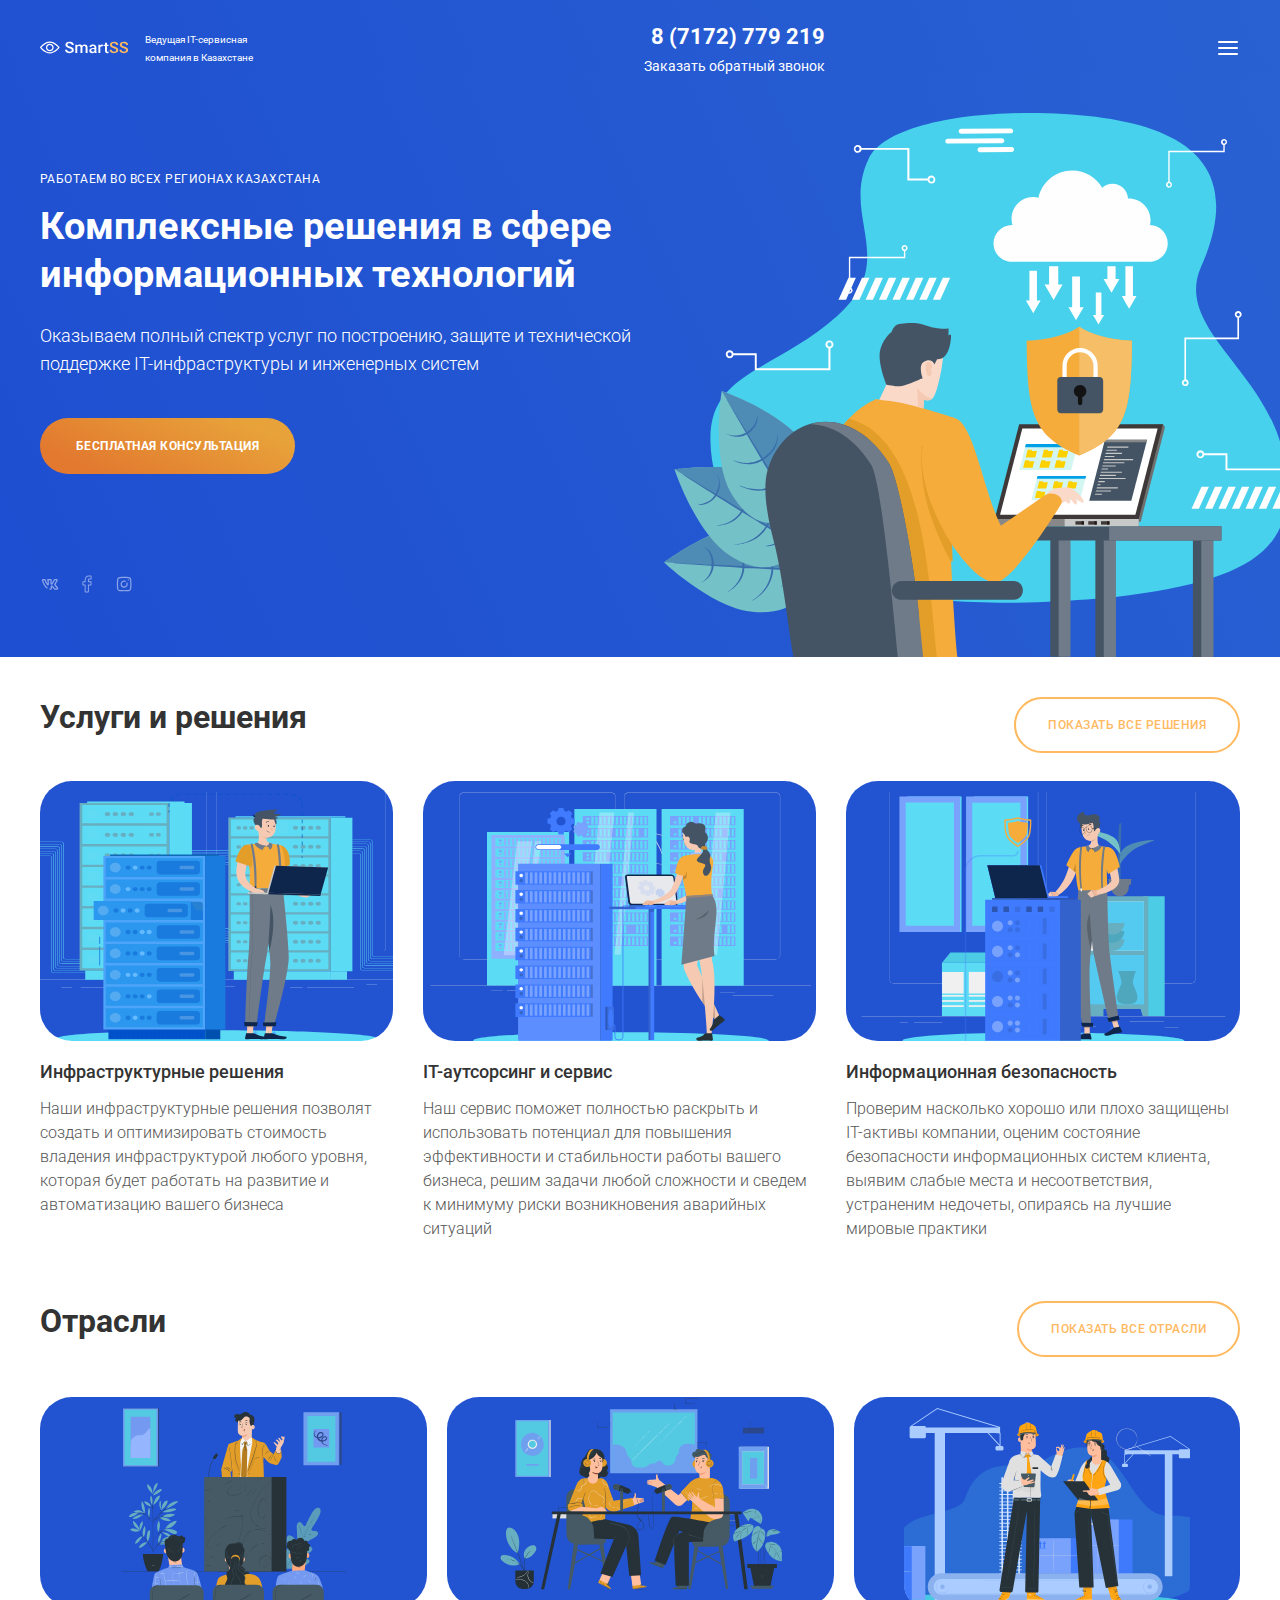
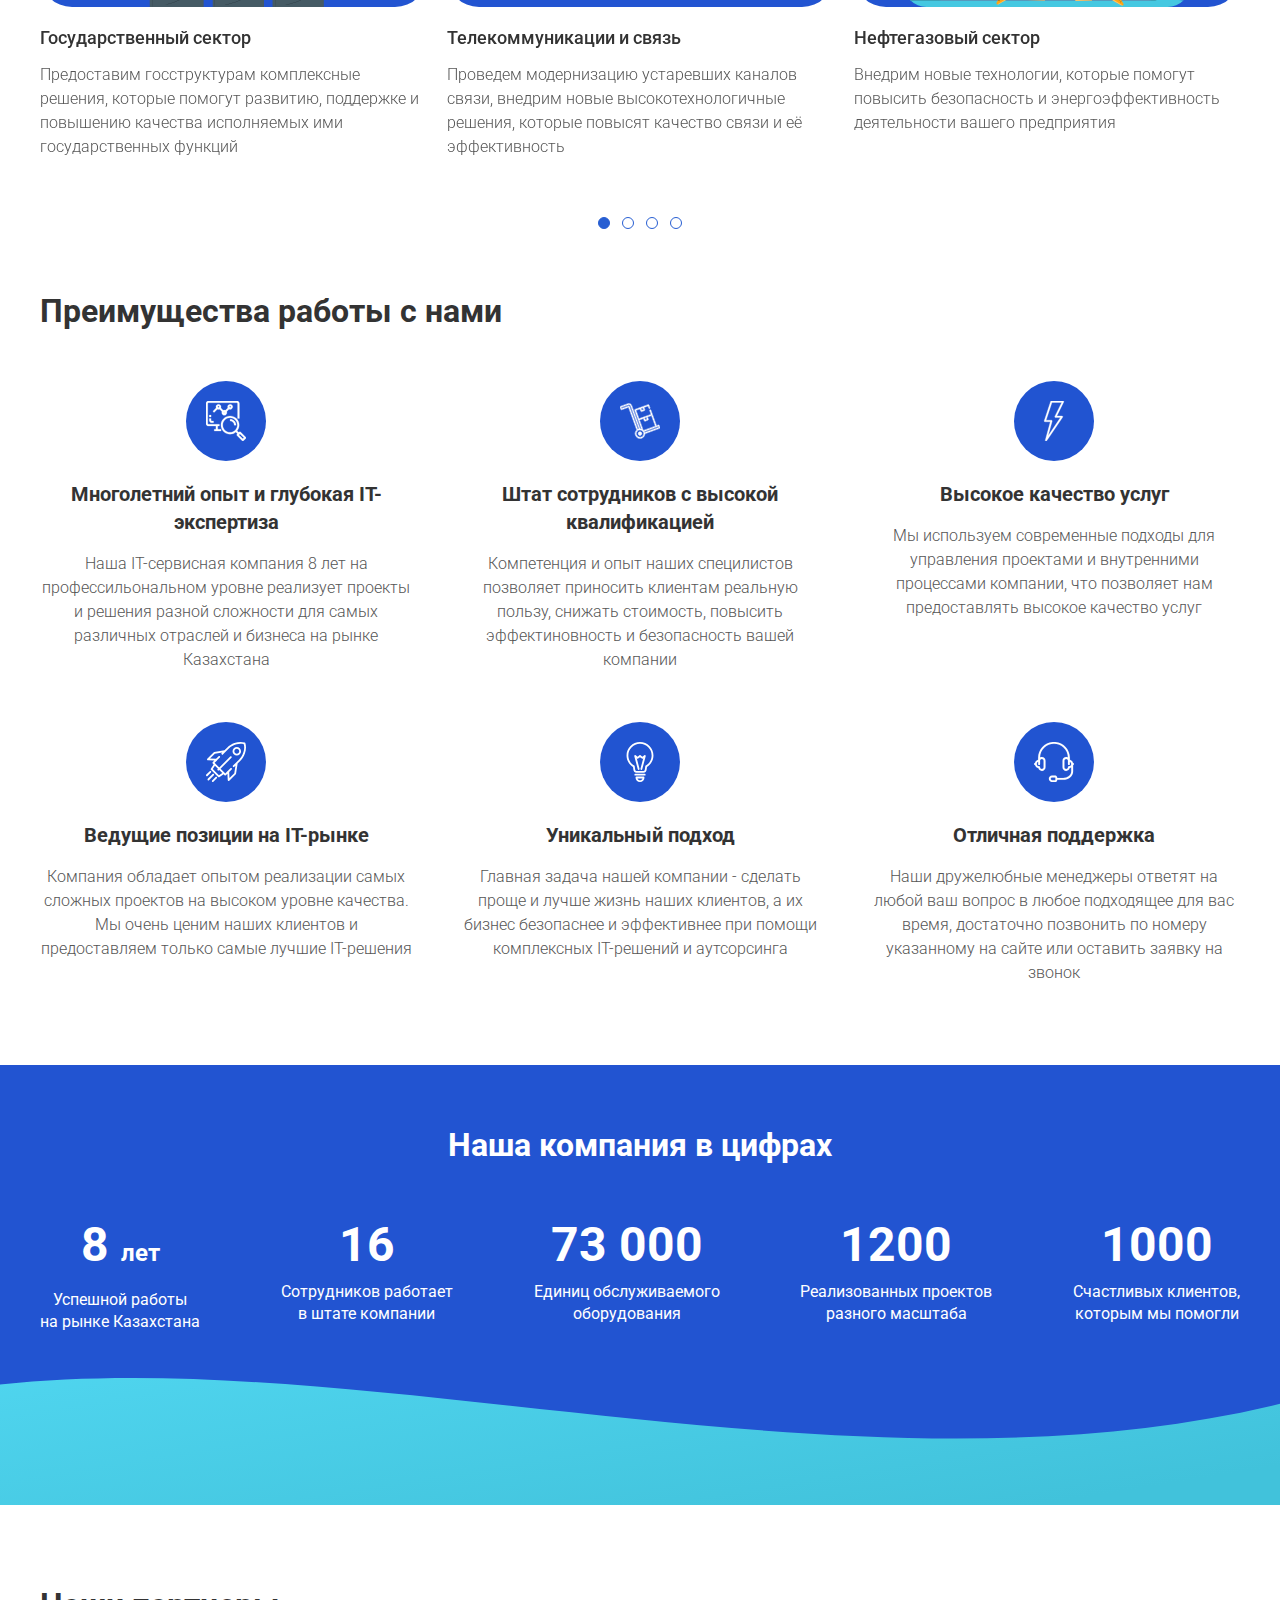
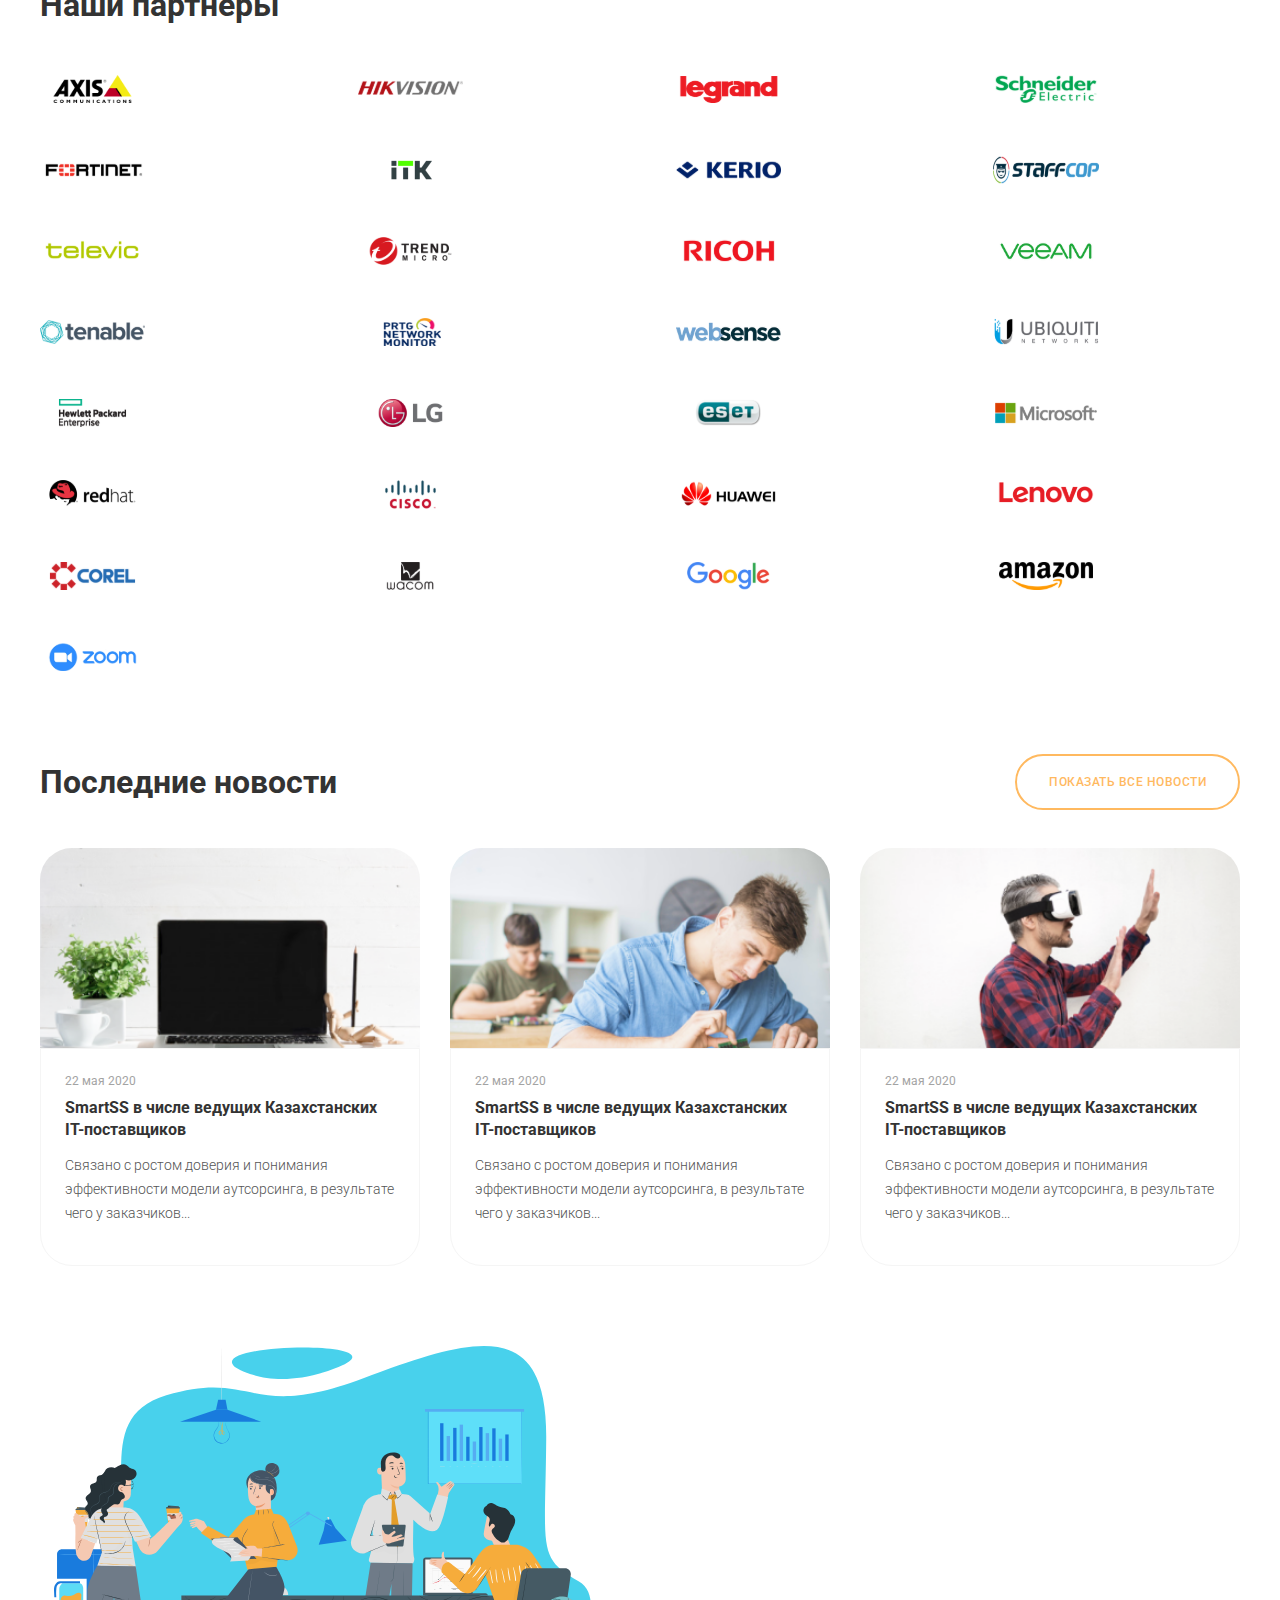
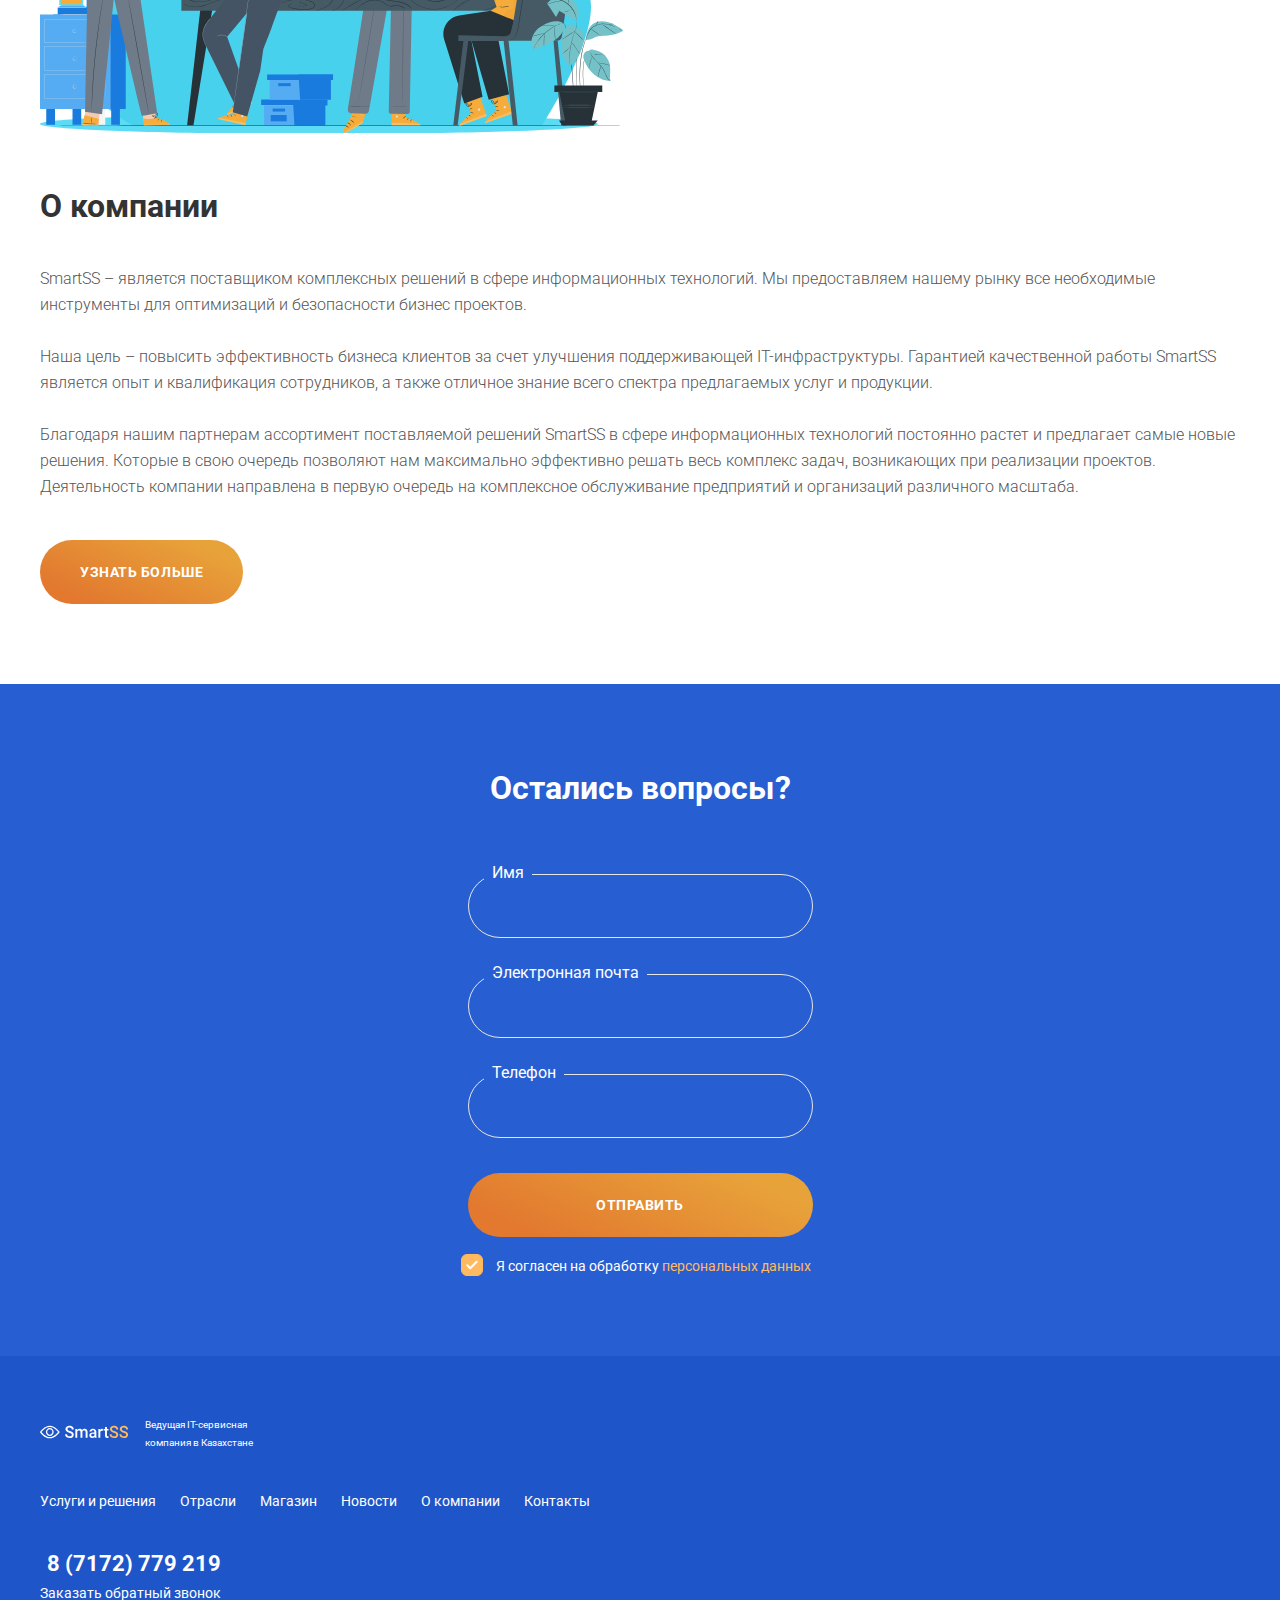
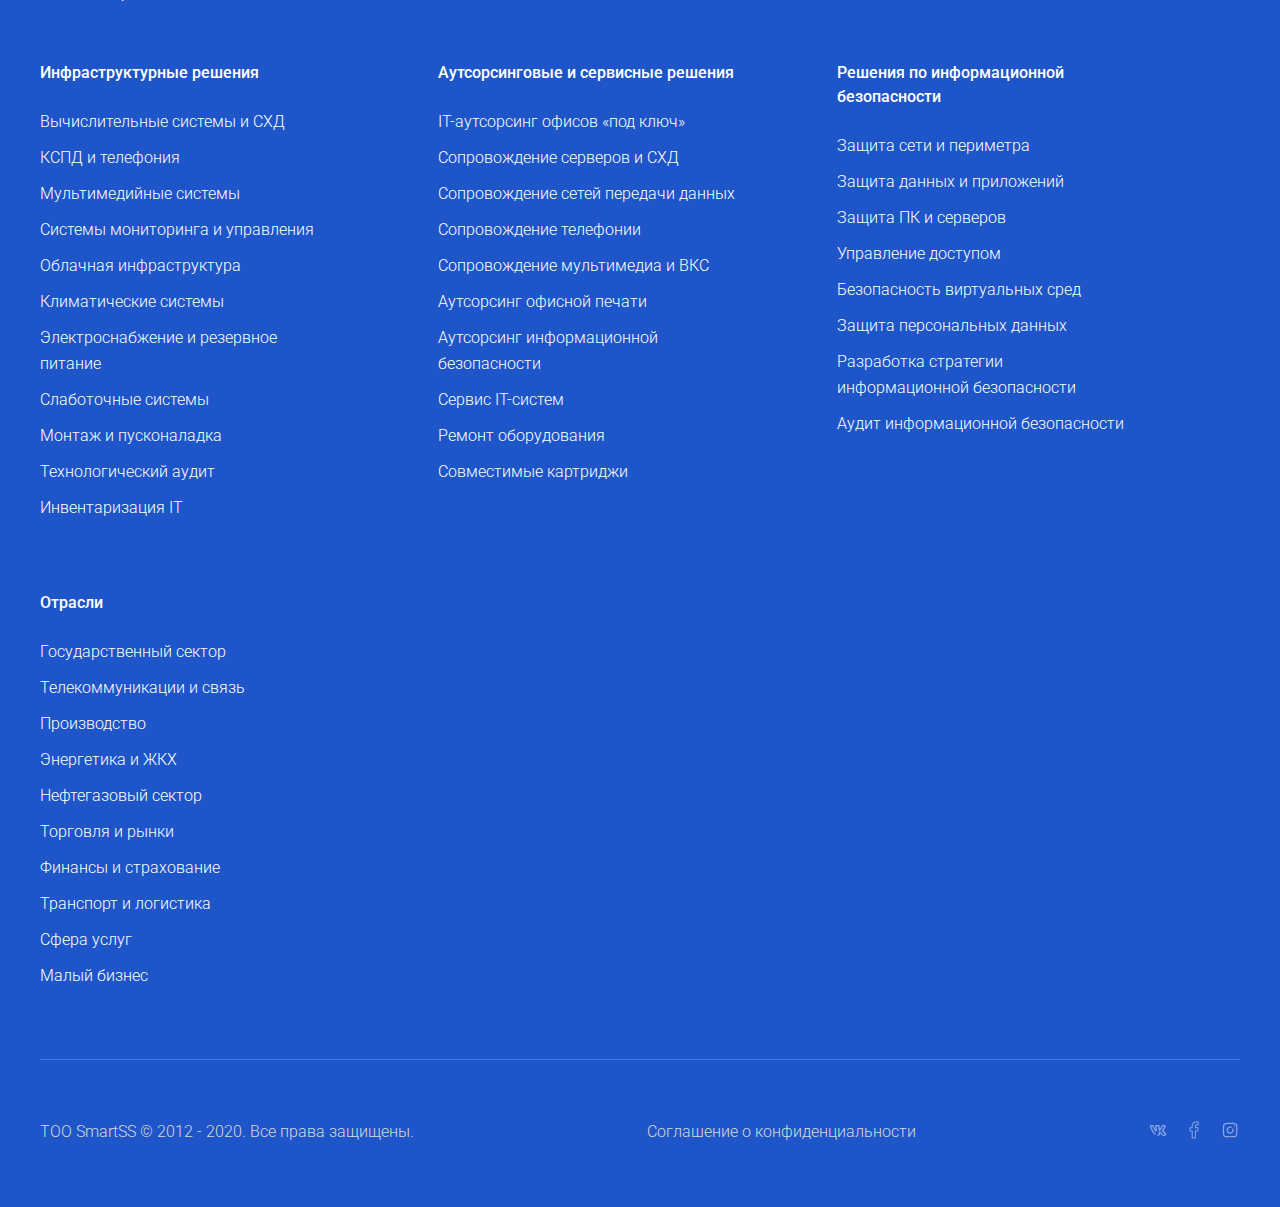
==== commit 1ad3882a: "two" ====
--- a/app/index.html
+++ b/app/index.html
@@ -196,22 +196,22 @@
 						<a href='#' class="industry__item">
 							<div class="img" style='background-image: url(img/img/item_of_state.svg)'></div>
 							<h3>Государственный сектор</h3>
-							<p>Государство – один из крупнейших и самых требовательных заказчиков IT-услуг и проектов по информатизации</p>
+							<p>Предоставим госструктурам комплексные решения,  которые помогут развитию, поддержке и повышению качества исполняемых ими государственных функций</p>
 						</a>
 						<a href='#' class="industry__item">
 							<div class="img" style="background-image: url(img/img/item_of_telecommunications.svg)"></div>
 							<h3>Телекоммуникации и связь</h3>
-							<p>Телекоммуникационные компании для достижения устойчивого функционирования бизнеса проводят модернизацию устаревших каналов связи</p>
+							<p>Проведем модернизацию устаревших каналов связи, внедрим новые высокотехнологичные решения, которые повысят качество связи и её эффективность</p>
 						</a>
 						<a href='#' class="industry__item">
 							<div class="img" style="background-image: url(img/img/item_of_oil_and_gas.svg)"></div>
 							<h3>Нефтегазовый сектор</h3>
-							<p>Повышение энергоэффективности и безопасности деятельности предприятия связаны с внедрением современных комплексных решений </p>
+							<p>Внедрим новые технологии, которые помогут повысить безопасность и энергоэффективность деятельности вашего предприятия</p>
 						</a>
 						<a href='#' class="industry__item">
 							<div class="img" style="background-image: url(img/img/item_of_small_business.svg)"></div>
 							<h3>Малый бизнес</h3>
-							<p>Для компаний малого и среднего бизнеса актуальным является  увеличение клиентов и продаж, с применением высокотехнологичных решений</p>
+							<p>Обеспечим бесперебойную работу офисов малого бизнеса путем подбора качественного оборудования и оптимизации затрат на работу IT-инфраструктуры</p>
 						</a>
 						<a href='#' class="industry__item">
 							<div class="img" style="background-image: url(img/img/item_of_pproduction.svg)"></div>
@@ -219,7 +219,7 @@
 								Производство
 							</h3>
 							<p>
-								Для эффективной работы предприятий малого, среднего бизнеса необходимо на высоком уровне поддерживать безопасность виртуальных сред
+								Предоставим полный спектр инновационных решений обеспечивающих устойчивое и безопасное функционирования  всех проиводственных процессов
 							</p>
 						</a>
 						<a href='#' class="industry__item">
@@ -228,7 +228,7 @@
 								Транспорт и логистика
 							</h3>
 							<p>
-								Реализуем весь комплекс организационных и технических мероприятий для обеспечения защиты персональных данных
+								Оптимизируем затраты на содержание и поддержку инфраструктуры на складских и прочих помещениях, обеспечим комплексную безопасность предприятия
 							</p>
 						</a>
 						<a href='#' class="industry__item">
@@ -237,7 +237,7 @@
 								Сфера услуг
 							</h3>
 							<p>
-								Поможем в разработке стратегии IT-безопасности, как при первоначальном создании, так и при измененир под новые требования, с учетом мировых практик
+								Поможем улучшению и развитию организации внутренней IT-инфраструктуры для малых и средних офисов, обеспечим бесперебойную работу компании
 							</p>
 						</a>
 						<a href='#' class="industry__item">
@@ -246,7 +246,7 @@
 								Финансы и страхование
 							</h3>
 							<p>
-								Независимая оценка системы обеспечения ИБ. Проведение комплексной проверки IT-безопасности позволит компании выявить слабые места в существующей системе
+								Станем помощником на пути к инновациям и технологиям по повышению надежности, безопасности и эффективности вашего бизнеса
 							</p>
 						</a>
 						<a href='#' class="industry__item">
@@ -255,7 +255,7 @@
 								Энергетика и ЖКХ
 							</h3>
 							<p>
-								Независимая оценка системы обеспечения ИБ. Проведение комплексной проверки IT-безопасности позволит компании выявить слабые места в существующей системе
+								Предоставим полный спектр инновационных решений, обеспечим надежную работу и поддержку инфраструктуры для предприятий энергетики и ЖКХ
 							</p>
 						</a>
 						<a href='#' class="industry__item">
@@ -264,7 +264,7 @@
 								Торговля
 							</h3>
 							<p>
-								Независимая оценка системы обеспечения ИБ. Проведение комплексной проверки IT-безопасности позволит компании выявить слабые места в существующей системе
+								Реализуем комплексный спектр современных решений для повышения эффективности управления объектами оптовой и розничной торговли
 							</p>
 						</a>
 					</div>
@@ -292,16 +292,16 @@
 			 					Многолетний опыт и глубокая IT-экспертиза
 			 				</h3>
 			 				<p>
-			 					Компанией реализовано более 1200 проектов для государственных и частных организаций. Мы инвестируем в освоение передовых технологий и предлагаем готовые решения и сервисы, которые приносят заказчикам реальную пользу и экономию
+			 					Наша IT-сервисная компания 8 лет на профессильональном уровне реализует проекты и решения разной сложности для самых различных отраслей и бизнеса на рынке Казахстана
 			 				</p>
 			 			</div>
 			 			<div class="benefits__item">
 			 				<img src="img/icons/logistic_icon.svg" alt="Логистика">
 			 				<h3>
-			 					Мощные ресурсы и развитая логистика
+			 					Штат сотрудников с высокой квалификацией
 			 				</h3>
 			 				<p>
-			 					Штат высококвалифицированных технических специалистов, развитая сеть надежных партнеров и собственная логистическая служба обеспечивают оптимальные сроки и качество реализации проектов в любой точке нашей страны
+			 					Компетенция и опыт наших специлистов позволяет приносить клиентам реальную пользу, снижать стоимость, повысить эффектиновность и безопасность вашей компании 
 			 				</p>
 			 			</div>
 			 			<div class="benefits__item">
@@ -310,7 +310,7 @@
 			 					Высокое качество услуг
 			 				</h3>
 			 				<p>
-			 					Грамотное управление проектами, основанное на лучших практиках, системный подход и постоянная работа по оптимизации производственных процессов обеспечивают непрерывное повышение качества предоставляемых заказчикам IT-услуг
+			 					Мы используем современные подходы для управления проектами и внутренними процессами компании, что позволяет нам предоставлять высокое качество услуг
 			 				</p>
 			 			</div>
 			 			<div class="benefits__item">
@@ -319,7 +319,7 @@
 			 					Ведущие позиции на IT-рынке
 			 				</h3>
 			 				<p>
-			 					Мы являемся ведущей фирмой, обеспечивая качество и ценность для наших клиентов. Нам нравится то, что мы делаем. Нам нравится делать людей счастливыми
+			 					Компания обладает опытом реализации  самых сложных проектов на высоком уровне качества. Мы очень ценим наших клиентов и предоставляем только самые лучшие IT-решения
 			 				</p>
 			 			</div>
 			 			<div class="benefits__item">
@@ -328,7 +328,7 @@
 			 					Уникальный подход
 			 				</h3>
 			 				<p>
-			 					Все наши специалисты имеют более 5 лет юридического опыта. Они используют свои знания, чтобы сделать жизнь наших клиентов лучше
+			 					Главная задача нашей компании - сделать проще и лучше жизнь наших клиентов, а их бизнес безопаснее и эффективнее при помощи комплексных IT-решений и аутсорсинга
 			 				</p>
 			 			</div>
 			 			<div class="benefits__item">
@@ -337,7 +337,7 @@
 			 					Отличная поддержка
 			 				</h3>
 			 				<p>
-			 					Наши менеджеры всегда готовы ответить на ваши вопросы. Вы можете позвонить или написать в любое подходящее для вас время
+			 					Наши дружелюбные менеджеры ответят на любой ваш вопрос в любое подходящее для вас время, достаточно позвонить по номеру указанному на сайте или оставить заявку на звонок
 			 				</p>
 			 			</div>
 			 		</div>
@@ -475,6 +475,21 @@
 			 			<div class="partners__item">
 			 				<img src="img/logos/lenovo_logo.svg" alt="логотип lenovo">
 			 			</div>
+			 			<div class="partners__item">
+			 				<img src="img/logos/corel_logo.svg" alt="логотип Corel">
+			 			</div>
+			 			<div class="partners__item">
+			 				<img src="img/logos/wacom_logo.svg" alt="логотип Wacom">
+			 			</div>
+			 			<div class="partners__item">
+			 				<img src="img/logos/google_logo.svg" alt="логотип Google">
+			 			</div>
+			 			<div class="partners__item">
+			 				<img src="img/logos/amazon_logo.svg" alt="логотип Amazon">
+			 			</div>
+			 			<div class="partners__item">
+			 				<img src="img/logos/zoom_logo.svg" alt="логотип Zoom">
+			 			</div>
 			 		</div>
 			 		<div class="partners__mobile owl-carousel">
 			 			<div class="item">
@@ -548,6 +563,21 @@
 			 			</div>
 			 			<div class="item">
 			 				<img src="img/logos/lenovo_logo.svg" alt="логотип lenovo">
+			 			</div>
+			 			<div class="item">
+			 				<img src="img/logos/corel_logo.svg" alt="логотип lenovo">
+			 			</div>
+			 			<div class="item">
+			 				<img src="img/logos/wacom_logo.svg" alt="логотип Wacom">
+			 			</div>
+			 			<div class="item">
+			 				<img src="img/logos/google_logo.svg" alt="логотип Google">
+			 			</div>
+			 			<div class="item">
+			 				<img src="img/logos/amazon_logo.svg" alt="логотип Amazon">
+			 			</div>
+			 			<div class="item">
+			 				<img src="img/logos/zoom_logo.svg" alt="логотип Zoom">
 			 			</div>
 			 		</div>
 			 	</div>
@@ -824,6 +854,9 @@
 							<li><a href="">
 								Ремонт оборудования
 							</a></li>
+							<li><a href="compatible_cartridges.html">
+								Cовместимые картриджи
+							</a></li>
 						</ul>
 						<ul>
 							<h3>Решения по информационной безопасности</h3>
--- a/app/css/main.css
+++ b/app/css/main.css
@@ -3465,10 +3465,6 @@
     display: -webkit-flex;
     display: -ms-flexbox;
     display: flex;
-    -webkit-box-pack: justify;
-    -webkit-justify-content: space-between;
-        -ms-flex-pack: justify;
-            justify-content: space-between;
     -webkit-flex-wrap: wrap;
         -ms-flex-wrap: wrap;
             flex-wrap: wrap; }
@@ -4728,6 +4724,89 @@
   background: center no-repeat url(../img/img/bg_404.svg), linear-gradient(62.92deg, #1E4ED1 0%, #2961D2 100%);
   height: 553px; }
 
+#compatible_cartridges .slider {
+  padding-top: 150px;
+  background: center bottom no-repeat url(../img/img/bg_compatible_cartridges.svg), -o-linear-gradient(24.65deg, #1E4ED1 0%, #2961D2 100%);
+  background: center bottom no-repeat url(../img/img/bg_compatible_cartridges.svg), linear-gradient(65.35deg, #1E4ED1 0%, #2961D2 100%); }
+  #compatible_cartridges .slider h1 {
+    max-width: 560px; }
+  #compatible_cartridges .slider p {
+    max-width: 609px; }
+
+#compatible_cartridges .benefits {
+  padding: 120px 0; }
+
+#compatible_cartridges .clients {
+  padding: 120px 0 0; }
+
+#compatible_cartridges .industry {
+  padding: 80px 0 120px; }
+
+.compatible_cartridges {
+  background-color: #fff;
+  padding: 80px 0; }
+  .compatible_cartridges__content {
+    display: -webkit-box;
+    display: -webkit-flex;
+    display: -ms-flexbox;
+    display: flex;
+    -webkit-box-pack: justify;
+    -webkit-justify-content: space-between;
+        -ms-flex-pack: justify;
+            justify-content: space-between;
+    -webkit-box-align: center;
+    -webkit-align-items: center;
+        -ms-flex-align: center;
+            align-items: center; }
+  .compatible_cartridges__video {
+    min-width: 44.18%;
+    margin-right: 120px; }
+    .compatible_cartridges__video video {
+      width: 100%; }
+    .compatible_cartridges__video p {
+      margin-top: 16px;
+      font-weight: 300;
+      font-size: 16px;
+      line-height: 26px;
+      color: #555; }
+  .compatible_cartridges__info {
+    padding-bottom: 40px; }
+    .compatible_cartridges__info h2 {
+      font-weight: bold;
+      font-size: 32px;
+      line-height: 40px;
+      color: #333;
+      margin-bottom: 40px; }
+    .compatible_cartridges__info p {
+      color: #555;
+      font-weight: 300;
+      font-size: 18px;
+      line-height: 32px; }
+
+.brand_cartridges {
+  padding-bottom: 120px; }
+  .brand_cartridges h2 {
+    font-weight: bold;
+    font-size: 32px;
+    line-height: 46px;
+    color: #333; }
+  .brand_cartridges__content {
+    display: -webkit-box;
+    display: -webkit-flex;
+    display: -ms-flexbox;
+    display: flex;
+    -webkit-flex-wrap: wrap;
+        -ms-flex-wrap: wrap;
+            flex-wrap: wrap; }
+  .brand_cartridges__item {
+    margin-top: 60px;
+    width: 13.37%;
+    margin-right: 8.28%; }
+    .brand_cartridges__item img {
+      width: 100%; }
+    .brand_cartridges__item:nth-child(5n+5) {
+      margin-right: 0; }
+
 /*==========  Desktop First  ==========*/
 /* Large Devices, Wide Screens */
 @media only screen and (min-width: 1940px) {
@@ -4749,7 +4828,7 @@
   .slider {
     padding: 110px 0 60px; } }
 
-@media only screen and (max-width: 1366px) {
+@media only screen and (max-width: 1400px) {
   .menu > ul li a {
     font-size: 14px; }
   .slider {
@@ -4919,7 +4998,34 @@
       .contacts_company__contacts h2 {
         margin-bottom: 32px; }
       .contacts_company__contacts a {
-        margin-bottom: 32px; } }
+        margin-bottom: 32px; }
+  #compatible_cartridges .slider {
+    padding-top: 75px;
+    background-image: url(../img/img/bg_compatible_cartridges_1366.svg); }
+    #compatible_cartridges .slider h1 {
+      max-width: 482px; }
+    #compatible_cartridges .slider p {
+      max-width: 544px; }
+  #compatible_cartridges .benefits {
+    padding: 80px 0; }
+  #compatible_cartridges .question h2 {
+    font-size: 34px;
+    line-height: 46px; }
+  #compatible_cartridges .clients {
+    padding-top: 80px; }
+  #compatible_cartridges .industry {
+    padding: 60px 0 80px; }
+  .compatible_cartridges {
+    padding: 60px 0; }
+    .compatible_cartridges__video {
+      min-width: 560px;
+      margin-right: 40px; }
+  .brand_cartridges {
+    padding-bottom: 80px; }
+    .brand_cartridges__item {
+      margin-top: 50px;
+      width: 18.24%;
+      margin-right: 2.15%; } }
 
 /* Large Devices, Wide Screens */
 @media only screen and (max-width: 1280px) {
@@ -5030,7 +5136,19 @@
   .contacts_company__map {
     width: 100%;
     height: 100px;
-    min-height: 720px; } }
+    min-height: 720px; }
+  .compatible_cartridges__content {
+    -webkit-box-orient: vertical;
+    -webkit-box-direction: normal;
+    -webkit-flex-direction: column;
+        -ms-flex-direction: column;
+            flex-direction: column; }
+  .compatible_cartridges__video {
+    margin-right: 0;
+    -webkit-box-ordinal-group: 3;
+    -webkit-order: 2;
+        -ms-flex-order: 2;
+            order: 2; } }
 
 /* Small Devices, Tablets */
 @media only screen and (max-width: 960px) {
@@ -5134,7 +5252,48 @@
       max-width: 100%; }
     .about_company__in_numbers {
       padding-top: 0;
-      margin-bottom: 80px; } }
+      margin-bottom: 80px; }
+  #compatible_cartridges .slider {
+    padding-top: 52px;
+    background-image: url(../img/img/bg_compatible_cartridges_800.svg); }
+    #compatible_cartridges .slider h1 {
+      max-width: 688px; }
+    #compatible_cartridges .slider p {
+      max-width: 420px; }
+    #compatible_cartridges .slider .button {
+      margin-bottom: 56px; }
+  #compatible_cartridges .direction_information {
+    padding: 60px 0; }
+  #compatible_cartridges .benefits {
+    padding: 60px 0; }
+    #compatible_cartridges .benefits h2 {
+      font-size: 28px;
+      line-height: 36px; }
+  #compatible_cartridges .question h2 {
+    font-size: 30px;
+    line-height: 46px; }
+  #compatible_cartridges .clients {
+    padding-top: 60px; }
+  #compatible_cartridges .industry {
+    padding-bottom: 60px; }
+  .compatible_cartridges {
+    padding: 40px 0; }
+    .compatible_cartridges h2 {
+      font-size: 28px;
+      line-height: 36px; }
+  .brand_cartridges {
+    padding-bottom: 60px; }
+    .brand_cartridges h2 {
+      font-size: 28px;
+      line-height: 36px; }
+    .brand_cartridges__item {
+      margin-top: 30px;
+      width: 30.47%;
+      margin-right: 4.16%; }
+      .brand_cartridges__item:nth-child(5n) {
+        margin-right: 4.16%; }
+      .brand_cartridges__item:nth-child(3n) {
+        margin-right: 0; } }
 
 /* Small Devices, Tablets */
 @media only screen and (max-width: 860px) {
@@ -5359,7 +5518,62 @@
         -ms-flex-direction: column;
             flex-direction: column; }
     .about_company__in_numbers__item {
-      width: 100%; } }
+      width: 100%; }
+  #compatible_cartridges .slider {
+    background-image: none; }
+  #compatible_cartridges .benefits {
+    padding: 32px 0; }
+    #compatible_cartridges .benefits h2 {
+      font-size: 22px;
+      line-height: 34px; }
+  #compatible_cartridges .clients {
+    padding-top: 32px; }
+    #compatible_cartridges .clients h2 {
+      font-size: 22px;
+      line-height: 34px;
+      margin-bottom: 24px; }
+  #compatible_cartridges .industry {
+    padding-top: 32px 0; }
+    #compatible_cartridges .industry h2 {
+      margin-bottom: 24px;
+      font-size: 22px;
+      line-height: 34px; }
+  .compatible_cartridges {
+    padding: 36px 0; }
+    .compatible_cartridges h2 {
+      font-size: 22px;
+      line-height: 34px;
+      margin-bottom: 16px; }
+    .compatible_cartridges p {
+      font-size: 16px;
+      line-height: 24px; }
+    .compatible_cartridges__info {
+      padding-bottom: 24px; }
+    .compatible_cartridges__video {
+      min-width: 100%; }
+      .compatible_cartridges__video video {
+        width: 100%;
+        min-width: 100%;
+        max-width: 100%; }
+      .compatible_cartridges__video p {
+        font-size: 14px;
+        line-height: 22px; }
+  .brand_cartridges {
+    padding-bottom: 32px; }
+    .brand_cartridges h2 {
+      font-size: 22px;
+      line-height: 34px; }
+    .brand_cartridges__item {
+      margin-top: 16px;
+      width: 47.01%;
+      margin-right: 5.97%; }
+      .brand_cartridges__item:nth-child(3n) {
+        margin-right: 5.97%; }
+      .brand_cartridges__item:nth-child(2n) {
+        margin-right: 0; }
+  #compatible_cartridges .question h2 {
+    font-size: 24px;
+    line-height: 36px; } }
 
 @media only screen and (max-width: 500px) {
   .services__item {
@@ -5649,6 +5863,11 @@
           -ms-flex-order: 3;
               order: 3; } }
 
+@media only screen and (max-width: 380px) {
+  #compatible_cartridges .question h2 {
+    font-size: 17px;
+    line-height: 26px; } }
+
 /*==========  Mobile First  ==========*/
 /* Custom, iPhone Retina */
 @media only screen and (min-width: 320px) {
